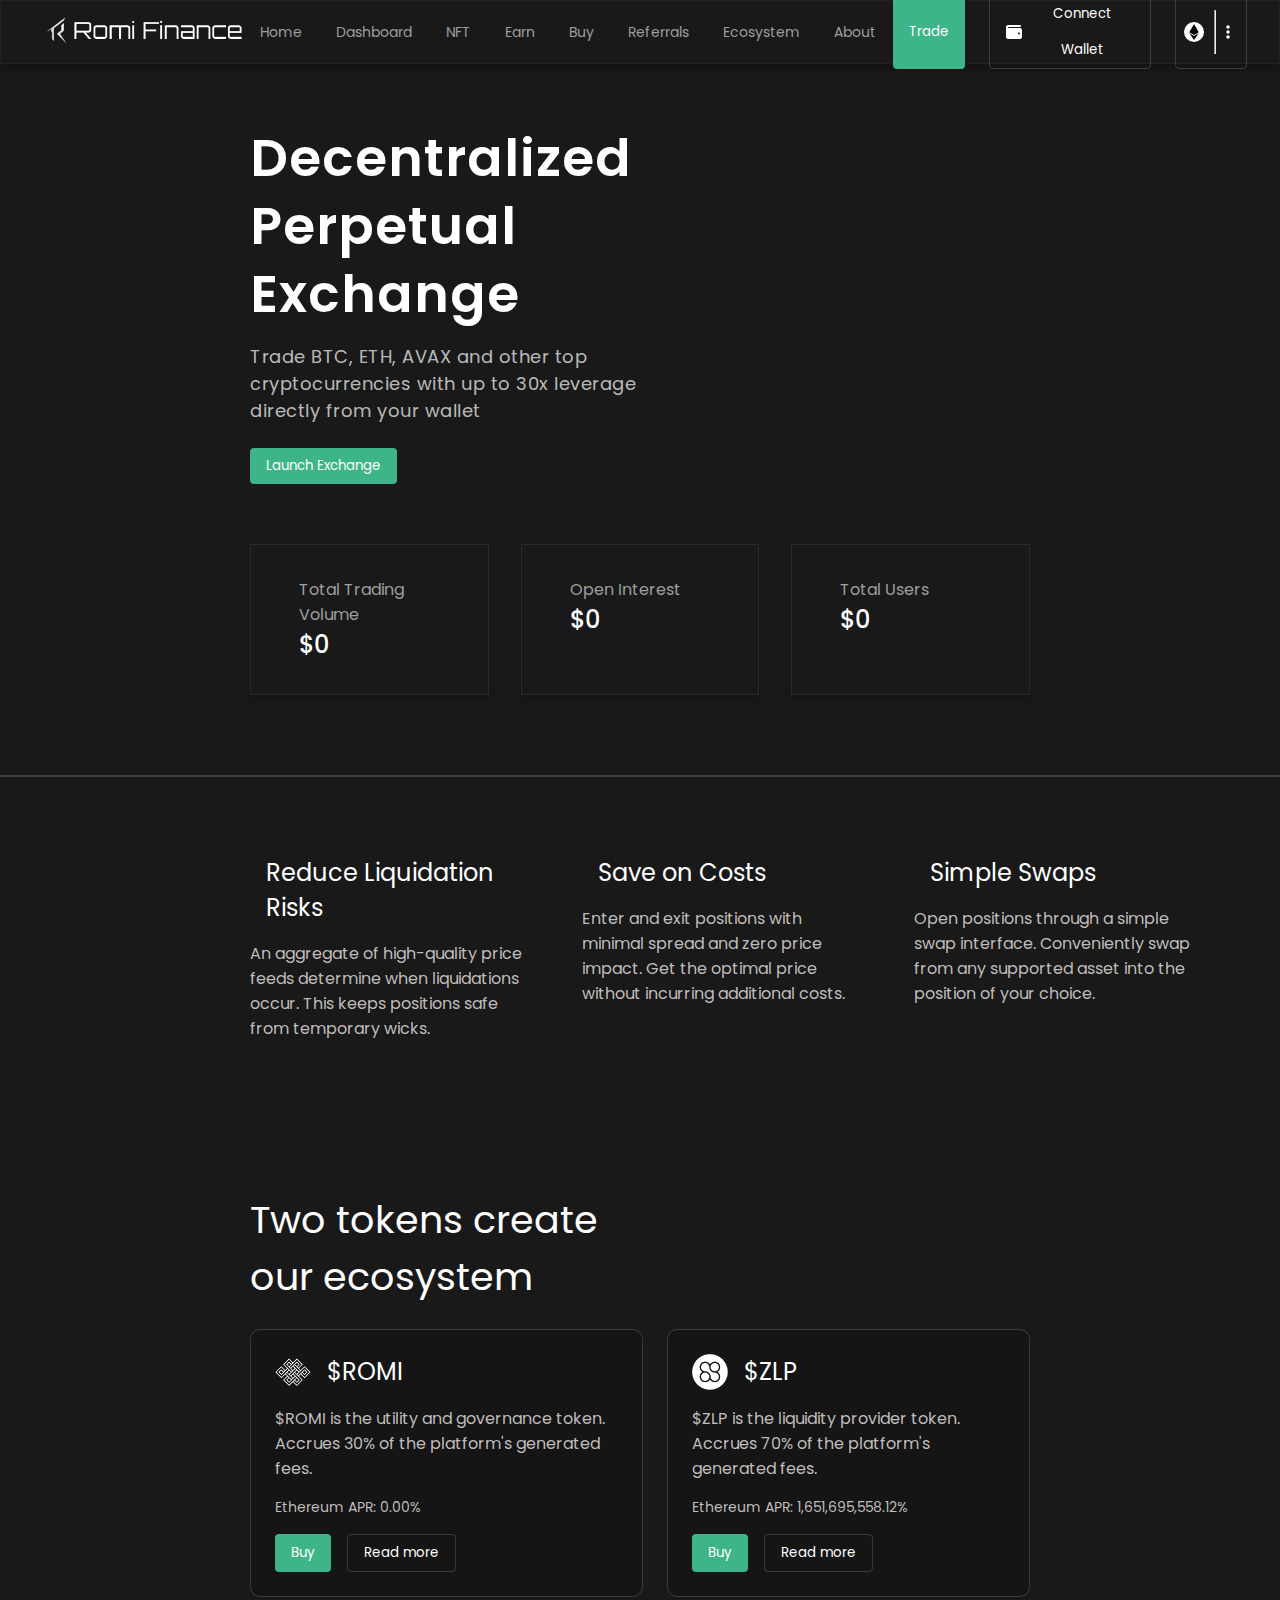
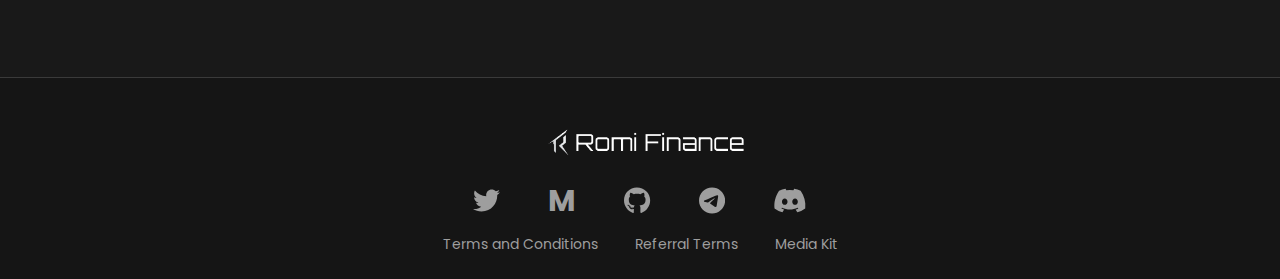
==== index.html @ 8ace880f "Initial commit" ====
<!DOCTYPE html>
<html lang="en">
    <head>
        <meta charset="UTF-8" />
        <meta name="viewport" content="width=device-width, initial-scale=1.0" />
        <link rel="icon" href="/favicon.ico" href="image/x-icon" />
        <link rel="preconnect" href="https://fonts.googleapis.com" />
        <link rel="preconnect" href="https://fonts.gstatic.com" crossorigin />
        <link
            href="https://fonts.googleapis.com/css2?family=Josefin+Sans:wght@100;200;300;400;500;600;700&family=Poppins:wght@300;400;500;600&display=swap"
            rel="stylesheet"
        />
        <link rel="stylesheet" href="/styles/style.css" />
        <link rel="stylesheet" href="/styles/header.css" />
        <link rel="stylesheet" href="/styles/buttons.css" />
        <link rel="stylesheet" href="/styles/footer.css" />
        <link rel="stylesheet" href="/styles/home.css" />
        <title>ROMI | Decentralized Perpetual Exchange</title>
    </head>
    <body>
        <div class="app">
            <!-- HTML Structure for Header -->
            <header class="header">
                <div class="logo">
                    <img src="/assets/logo.png" alt="" />
                </div>
                <nav class="navigator">
                    <a class="link" href="/">Home</a>
                    <a class="link" href="/pages/dashboard.html">Dashboard</a>
                    <a class="link" href="/pages/nft.html">NFT</a>
                    <a class="link" href="/pages/earn.html">Earn</a>
                    <a class="link" href="/pages/buy.html">Buy</a>
                    <a class="link" href="/pages/referrals.html">Referrals</a>
                    <a class="link" href="/pages/ecosystem.html">Ecosystem</a>
                    <a class="link" href="/pages/about.html">About</a>
                </nav>
                <div class="buttons">
                    <button class="button-filled">Trade</button>
                    <button class="button-outlined">
                        <span id="wallet">
                            <svg xmlns="http://www.w3.org/2000/svg" viewBox="0 0 512 512">
                                <path
                                    d="M64 32C28.7 32 0 60.7 0 96V416c0 35.3 28.7 64 64 64H448c35.3 0 64-28.7 64-64V192c0-35.3-28.7-64-64-64H80c-8.8 0-16-7.2-16-16s7.2-16 16-16H448c17.7 0 32-14.3 32-32s-14.3-32-32-32H64zM416 272a32 32 0 1 1 0 64 32 32 0 1 1 0-64z"
                                />
                            </svg>
                        </span>
                        <span>Connect Wallet</span>
                    </button>
                    <div class="button-outlined">
                        <span id="ethereum-icon">
                            <svg xmlns="http://www.w3.org/2000/svg" viewBox="0 0 320 512">
                                <path
                                    d="M311.9 260.8L160 353.6 8 260.8 160 0l151.9 260.8zM160 383.4L8 290.6 160 512l152-221.4-152 92.8z"
                                />
                            </svg>
                        </span>
                        <hr />
                        <span id="ellipsis">
                            <svg xmlns="http://www.w3.org/2000/svg" viewBox="0 0 128 512">
                                <path
                                    d="M64 360a56 56 0 1 0 0 112 56 56 0 1 0 0-112zm0-160a56 56 0 1 0 0 112 56 56 0 1 0 0-112zM120 96A56 56 0 1 0 8 96a56 56 0 1 0 112 0z"
                                />
                            </svg>
                        </span>
                    </div>
                </div>
            </header>

            <!-- HTML Structure for the page content -->
            <main class="home-container">
                <div class="main-title-container">
                    <h1 class="main-title">Decentralized Perpetual Exchange</h1>
                    <div class="main-description">
                        Trade BTC, ETH, AVAX and other top cryptocurrencies with up to 30x leverage
                        directly from your wallet
                    </div>
                    <button class="button-filled">Launch Exchange</button>
                </div>
                <div class="info-container sub-container">
                    <div class="card-outlined">
                        <img
                            src="https://zomi.finance/static/media/ic_trading.2c53815a.svg"
                            alt=""
                        />
                        <div class="info">
                            <div class="info-title">Total Trading Volume</div>
                            <div class="info-value">$0</div>
                        </div>
                    </div>
                    <div class="card-outlined">
                        <img src="https://zomi.finance/static/media/ic_stats.f0a18011.svg" alt="" />
                        <div class="info">
                            <div class="info-title">Open Interest</div>
                            <div class="info-value">$0</div>
                        </div>
                    </div>
                    <div class="card-outlined">
                        <img
                            src="https://zomi.finance/static/media/ic_totaluser.ae09b310.svg"
                            alt=""
                        />
                        <div class="info">
                            <div class="info-title">Total Users</div>
                            <div class="info-value">$0</div>
                        </div>
                    </div>
                </div>
                <hr />
                <div class="benefits-container sub-container">
                    <div class="benefit-wrapper">
                        <div class="benefit-title-wrapper">
                            <img
                                src="https://zomi.finance/static/media/ic_liquidity.505b3f30.svg"
                                alt=""
                            />
                            <div class="benefit-title">Reduce Liquidation Risks</div>
                        </div>
                        <div class="benefit-description">
                            An aggregate of high-quality price feeds determine when liquidations
                            occur. This keeps positions safe from temporary wicks.
                        </div>
                    </div>
                    <div class="benefit-wrapper">
                        <div class="benefit-title-wrapper">
                            <img
                                src="https://zomi.finance/static/media/ic_cost.b4a729d3.svg"
                                alt=""
                            />
                            <div class="benefit-title">Save on Costs</div>
                        </div>
                        <div class="benefit-description">
                            Enter and exit positions with minimal spread and zero price impact. Get
                            the optimal price without incurring additional costs.
                        </div>
                    </div>
                    <div class="benefit-wrapper">
                        <div class="benefit-title-wrapper">
                            <img
                                src="https://zomi.finance/static/media/ic_simpleswaps.2005009f.svg"
                                alt=""
                            />
                            <div class="benefit-title">Simple Swaps</div>
                        </div>
                        <div class="benefit-description">
                            Open positions through a simple swap interface. Conveniently swap from
                            any supported asset into the position of your choice.
                        </div>
                    </div>
                </div>

                <div class="tokens-container">
                    <div class="tokens-title">Two tokens create our ecosystem</div>

                    <div class="tokens-cards-container">
                        <div class="token-card">
                            <div class="token-card-title">
                                <img
                                    src="[data-uri]"
                                    alt=""
                                />
                                <div class="token-title">$ROMI</div>
                            </div>
                            <div class="token-card-description">
                                $ROMI is the utility and governance token. Accrues 30% of the
                                platform's generated fees.
                            </div>
                            <div class="token-apr">Ethereum APR: 0.00%</div>
                            <div class="token-card-buttons">
                                <button class="button-filled">Buy</button>
                                <button class="button-outlined">Read more</button>
                            </div>
                        </div>

                        <div class="token-card">
                            <div class="token-card-title">
                                <img
                                    src="[data-uri]"
                                    alt=""
                                />
                                <div class="token-title">$ZLP</div>
                            </div>
                            <div class="token-card-description">
                                $ZLP is the liquidity provider token. Accrues 70% of the platform's
                                generated fees.
                            </div>
                            <div class="token-apr">Ethereum APR: 1,651,695,558.12%</div>
                            <div class="token-card-buttons">
                                <button class="button-filled">Buy</button>
                                <button class="button-outlined">Read more</button>
                            </div>
                        </div>
                    </div>
                </div>
            </main>

            <!-- HTML Structure for the page footer -->
            <footer>
                <div class="logo footer-logo">
                    <img src="/assets/logo.png" alt="" />
                </div>
                <div class="socials">
                    <svg xmlns="http://www.w3.org/2000/svg" viewBox="0 0 512 512">
                        <path
                            d="M459.37 151.716c.325 4.548.325 9.097.325 13.645 0 138.72-105.583 298.558-298.558 298.558-59.452 0-114.68-17.219-161.137-47.106 8.447.974 16.568 1.299 25.34 1.299 49.055 0 94.213-16.568 130.274-44.832-46.132-.975-84.792-31.188-98.112-72.772 6.498.974 12.995 1.624 19.818 1.624 9.421 0 18.843-1.3 27.614-3.573-48.081-9.747-84.143-51.98-84.143-102.985v-1.299c13.969 7.797 30.214 12.67 47.431 13.319-28.264-18.843-46.781-51.005-46.781-87.391 0-19.492 5.197-37.36 14.294-52.954 51.655 63.675 129.3 105.258 216.365 109.807-1.624-7.797-2.599-15.918-2.599-24.04 0-57.828 46.782-104.934 104.934-104.934 30.213 0 57.502 12.67 76.67 33.137 23.715-4.548 46.456-13.32 66.599-25.34-7.798 24.366-24.366 44.833-46.132 57.827 21.117-2.273 41.584-8.122 60.426-16.243-14.292 20.791-32.161 39.308-52.628 54.253z"
                        />
                    </svg>
                    <span>M</span>
                    <svg xmlns="http://www.w3.org/2000/svg" viewBox="0 0 496 512">
                        <path
                            d="M165.9 397.4c0 2-2.3 3.6-5.2 3.6-3.3.3-5.6-1.3-5.6-3.6 0-2 2.3-3.6 5.2-3.6 3-.3 5.6 1.3 5.6 3.6zm-31.1-4.5c-.7 2 1.3 4.3 4.3 4.9 2.6 1 5.6 0 6.2-2s-1.3-4.3-4.3-5.2c-2.6-.7-5.5.3-6.2 2.3zm44.2-1.7c-2.9.7-4.9 2.6-4.6 4.9.3 2 2.9 3.3 5.9 2.6 2.9-.7 4.9-2.6 4.6-4.6-.3-1.9-3-3.2-5.9-2.9zM244.8 8C106.1 8 0 113.3 0 252c0 110.9 69.8 205.8 169.5 239.2 12.8 2.3 17.3-5.6 17.3-12.1 0-6.2-.3-40.4-.3-61.4 0 0-70 15-84.7-29.8 0 0-11.4-29.1-27.8-36.6 0 0-22.9-15.7 1.6-15.4 0 0 24.9 2 38.6 25.8 21.9 38.6 58.6 27.5 72.9 20.9 2.3-16 8.8-27.1 16-33.7-55.9-6.2-112.3-14.3-112.3-110.5 0-27.5 7.6-41.3 23.6-58.9-2.6-6.5-11.1-33.3 2.6-67.9 20.9-6.5 69 27 69 27 20-5.6 41.5-8.5 62.8-8.5s42.8 2.9 62.8 8.5c0 0 48.1-33.6 69-27 13.7 34.7 5.2 61.4 2.6 67.9 16 17.7 25.8 31.5 25.8 58.9 0 96.5-58.9 104.2-114.8 110.5 9.2 7.9 17 22.9 17 46.4 0 33.7-.3 75.4-.3 83.6 0 6.5 4.6 14.4 17.3 12.1C428.2 457.8 496 362.9 496 252 496 113.3 383.5 8 244.8 8zM97.2 352.9c-1.3 1-1 3.3.7 5.2 1.6 1.6 3.9 2.3 5.2 1 1.3-1 1-3.3-.7-5.2-1.6-1.6-3.9-2.3-5.2-1zm-10.8-8.1c-.7 1.3.3 2.9 2.3 3.9 1.6 1 3.6.7 4.3-.7.7-1.3-.3-2.9-2.3-3.9-2-.6-3.6-.3-4.3.7zm32.4 35.6c-1.6 1.3-1 4.3 1.3 6.2 2.3 2.3 5.2 2.6 6.5 1 1.3-1.3.7-4.3-1.3-6.2-2.2-2.3-5.2-2.6-6.5-1zm-11.4-14.7c-1.6 1-1.6 3.6 0 5.9 1.6 2.3 4.3 3.3 5.6 2.3 1.6-1.3 1.6-3.9 0-6.2-1.4-2.3-4-3.3-5.6-2z"
                        />
                    </svg>
                    <svg xmlns="http://www.w3.org/2000/svg" viewBox="0 0 496 512">
                        <path
                            d="M248,8C111.033,8,0,119.033,0,256S111.033,504,248,504,496,392.967,496,256,384.967,8,248,8ZM362.952,176.66c-3.732,39.215-19.881,134.378-28.1,178.3-3.476,18.584-10.322,24.816-16.948,25.425-14.4,1.326-25.338-9.517-39.287-18.661-21.827-14.308-34.158-23.215-55.346-37.177-24.485-16.135-8.612-25,5.342-39.5,3.652-3.793,67.107-61.51,68.335-66.746.153-.655.3-3.1-1.154-4.384s-3.59-.849-5.135-.5q-3.283.746-104.608,69.142-14.845,10.194-26.894,9.934c-8.855-.191-25.888-5.006-38.551-9.123-15.531-5.048-27.875-7.717-26.8-16.291q.84-6.7,18.45-13.7,108.446-47.248,144.628-62.3c68.872-28.647,83.183-33.623,92.511-33.789,2.052-.034,6.639.474,9.61,2.885a10.452,10.452,0,0,1,3.53,6.716A43.765,43.765,0,0,1,362.952,176.66Z"
                        />
                    </svg>
                    <svg xmlns="http://www.w3.org/2000/svg" viewBox="0 0 640 512">
                        <path
                            d="M524.531,69.836a1.5,1.5,0,0,0-.764-.7A485.065,485.065,0,0,0,404.081,32.03a1.816,1.816,0,0,0-1.923.91,337.461,337.461,0,0,0-14.9,30.6,447.848,447.848,0,0,0-134.426,0,309.541,309.541,0,0,0-15.135-30.6,1.89,1.89,0,0,0-1.924-.91A483.689,483.689,0,0,0,116.085,69.137a1.712,1.712,0,0,0-.788.676C39.068,183.651,18.186,294.69,28.43,404.354a2.016,2.016,0,0,0,.765,1.375A487.666,487.666,0,0,0,176.02,479.918a1.9,1.9,0,0,0,2.063-.676A348.2,348.2,0,0,0,208.12,430.4a1.86,1.86,0,0,0-1.019-2.588,321.173,321.173,0,0,1-45.868-21.853,1.885,1.885,0,0,1-.185-3.126c3.082-2.309,6.166-4.711,9.109-7.137a1.819,1.819,0,0,1,1.9-.256c96.229,43.917,200.41,43.917,295.5,0a1.812,1.812,0,0,1,1.924.233c2.944,2.426,6.027,4.851,9.132,7.16a1.884,1.884,0,0,1-.162,3.126,301.407,301.407,0,0,1-45.89,21.83,1.875,1.875,0,0,0-1,2.611,391.055,391.055,0,0,0,30.014,48.815,1.864,1.864,0,0,0,2.063.7A486.048,486.048,0,0,0,610.7,405.729a1.882,1.882,0,0,0,.765-1.352C623.729,277.594,590.933,167.465,524.531,69.836ZM222.491,337.58c-28.972,0-52.844-26.587-52.844-59.239S193.056,219.1,222.491,219.1c29.665,0,53.306,26.82,52.843,59.239C275.334,310.993,251.924,337.58,222.491,337.58Zm195.38,0c-28.971,0-52.843-26.587-52.843-59.239S388.437,219.1,417.871,219.1c29.667,0,53.307,26.82,52.844,59.239C470.715,310.993,447.538,337.58,417.871,337.58Z"
                        />
                    </svg>
                </div>
                <div class="terms">
                    <a class="link" href="#">Terms and Conditions</a>
                    <a class="link" href="#">Referral Terms</a>
                    <a class="link" href="#">Media Kit</a>
                </div>
            </footer>
        </div>
        <script src="/scripts/script.js"></script>
    </body>
</html>
---- styles/style.css ----
* {
    margin: 0;
    padding: 0;
    box-sizing: border-box;
    font-family: "Poppins", sans-serif;
}

html {
    font-size: 10px;
}

body {
    background-color: #191919;
}
---- styles/header.css ----
.header {
    display: flex;
    justify-content: space-between;
    padding-inline: 3.2rem;
    height: 6.4rem;
    align-items: center;
    box-shadow: 0px 6px 8px 0px rgba(0, 0, 0, 0.2);
    z-index: 1;
    border: 1px solid hsla(0, 0%, 32%, 0.161);
}

.navigator {
    display: flex;
}

.link {
    color: #9e9e9e;
    text-decoration: none;
    display: inline-block;
    padding-inline: 1.7rem;
    font-size: 1.4rem;
}

.link:hover {
    color: white;
}

.logo img {
    height: 4.8rem;
}

.buttons {
    display: flex;
    gap: 2.4rem;
}
---- styles/buttons.css ----
.home-container {
    margin-inline: 25rem;
}

.button-filled {
    background-color: #3eb489;
    line-height: 3.6rem;
    padding-inline: 1.6rem;
    color: white;
    border: none;
    border-radius: 4px;
}

.button-filled:hover {
    background-color: #207a59;
}

.button-outlined {
    border: 1px solid hsla(0, 0%, 100%, 0.1607843137254902);
    color: white;
    padding-inline: 1.6rem;
    line-height: 3.6rem;
    outline: none;
    border-radius: 4px;
    background-color: inherit;
    display: flex;
    align-items: center;
    gap: 1rem;
    cursor: pointer;
}

.button-outlined svg {
    fill: white;
    height: 1.6rem;
}

.button-outlined:has(#ethereum-icon) {
    padding-inline-start: 0.8rem;
}

#ellipsis,
#wallet,
#ethereum-icon {
    height: 2rem;
    display: flex;
    align-items: center;
}

#ethereum-icon {
    background-color: white;
    width: 2rem;
    border-radius: 50%;
    display: flex;
    justify-content: center;
}

#ethereum-icon svg {
    fill: black;
}

.button-outlined hr {
    height: 60%;
    color: hsla(0, 1%, 66%, 0.161);
}

.button-outlined:hover {
    background-color: hsla(0, 0%, 93.3%, 0.0784313725490196);
}
---- styles/footer.css ----
footer {
    background-color: #151515;
    /* margin-block-start: 8rem; */
    padding-block-end: 2.4rem;
    padding-block-start: 4rem;
    border-top: 1px solid hsla(0, 0%, 100%, 0.1607843137254902);
}

.socials {
    display: flex;
    justify-content: center;
    gap: 4.8rem;
    margin-bottom: 2rem;
}

.socials svg {
    fill: #9e9e9e;
    height: 2.7rem;
}

.socials span {
    color: #9e9e9e;
    font-size: 3rem;
    line-height: 2.7rem;
    font-weight: bold;
}

.socials svg:hover,
.socials span:hover {
    fill: white;
    color: white;
}

.footer-logo {
    text-align: center;
    margin-bottom: 1.6rem;
}

.terms {
    text-align: center;
}
---- styles/home.css ----
.main-title-container {
}

.main-title-container {
    margin-block: 6rem;
}

.main-title {
    color: white;
    font-size: 5.2rem;
    line-height: 6.8rem;
    font-weight: 600;
    margin-bottom: 1.5rem;
    letter-spacing: 0;
    width: 50rem;
    letter-spacing: 1px;
}

.main-description {
    color: white;
    font-size: 1.8rem;
    width: 40rem;
    color: hsla(0, 0%, 100%, 0.712);
    margin-bottom: 2.4rem;
    letter-spacing: 0.5px;
}

.sub-container {
    display: flex;
    justify-content: space-between;
    gap: 3.2rem;
    margin-bottom: 8rem;
}

.card-outlined {
    padding-inline: 2.4rem;
    padding-block: 3.2rem;
    border: 1px solid hsla(0, 0%, 100%, 0.0784313725490196);
    /* min-width: 40rem; */
    width: 100%;
    display: flex;
    gap: 2.4rem;
    box-shadow: 0px 6px 8px 0px rgba(0, 0, 0, 0.2);
}

.card-outlined .info {
    color: white;
}

.info .info-title {
    font-size: 1.6rem;
    color: #9e9e9e;
}

.info .info-value {
    font-size: 2.4rem;
    font-weight: 500;
}

main hr {
    position: absolute;
    width: 100vw;
    left: 0;
    border: 1px solid hsla(0, 0%, 100%, 0.1607843137254902);
}

.benefit-wrapper {
    display: flex;
    flex-direction: column;
    gap: 1.6rem;
    min-width: 30rem;
    max-width: 35rem;
    margin-top: 8rem;
}

.benefit-title-wrapper {
    display: flex;
    gap: 1.6rem;
    color: white;
    font-size: 2.4rem;
    /* height: 3.2rem; */
}

.benefit-description {
    color: hsla(0, 5%, 82%, 0.911);
    font-size: 1.6rem;
    max-width: 28rem;
}

.tokens-title {
    color: white;
    font-size: 3.8rem;
    font-weight: 400;
    margin-bottom: 2.4rem;
    margin-top: 15rem;
    letter-spacing: 0;
    width: 40rem;
}

.tokens-cards-container {
    display: flex;
    gap: 2.4rem;
    margin-bottom: 8rem;
}

.token-card {
    border: 1px solid hsla(0, 0%, 100%, 0.1607843137254902);
    padding: 2.4rem;
    background-color: #151515;
    display: flex;
    flex-direction: column;
    gap: 1.6rem;
    border-radius: 1rem;
}

.token-card-title {
    display: flex;
    gap: 1.6rem;
    color: white;
    font-size: 2.4rem;
    /* height: 3.2rem; */
}

.token-card-title img {
    width: 3.6rem;
    height: 3.6rem;
}

.token-card-description {
    color: hsla(0, 5%, 82%, 0.911);
    font-size: 1.6rem;
}

.token-apr {
    color: hsla(0, 5%, 82%, 0.911);
    font-size: 1.4rem;
}

.token-card-buttons {
    display: flex;
    gap: 1.6rem;
}
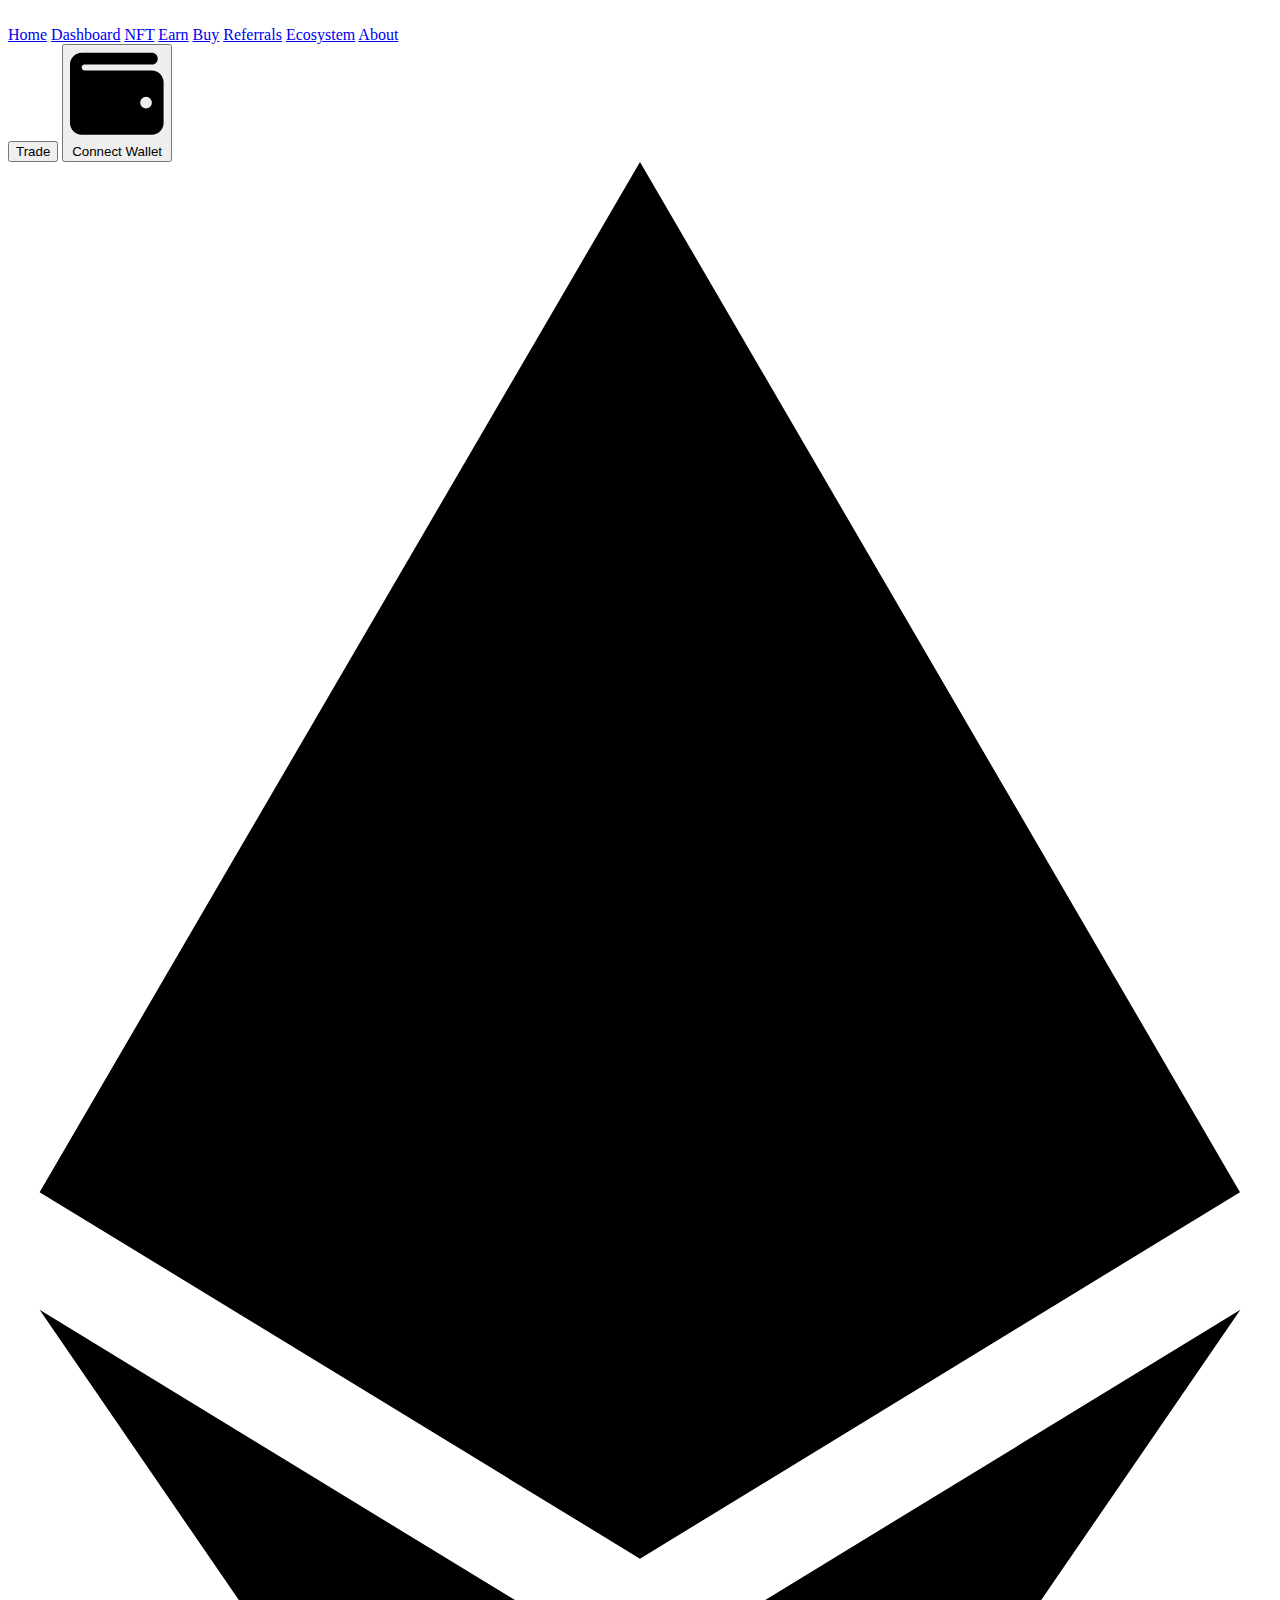
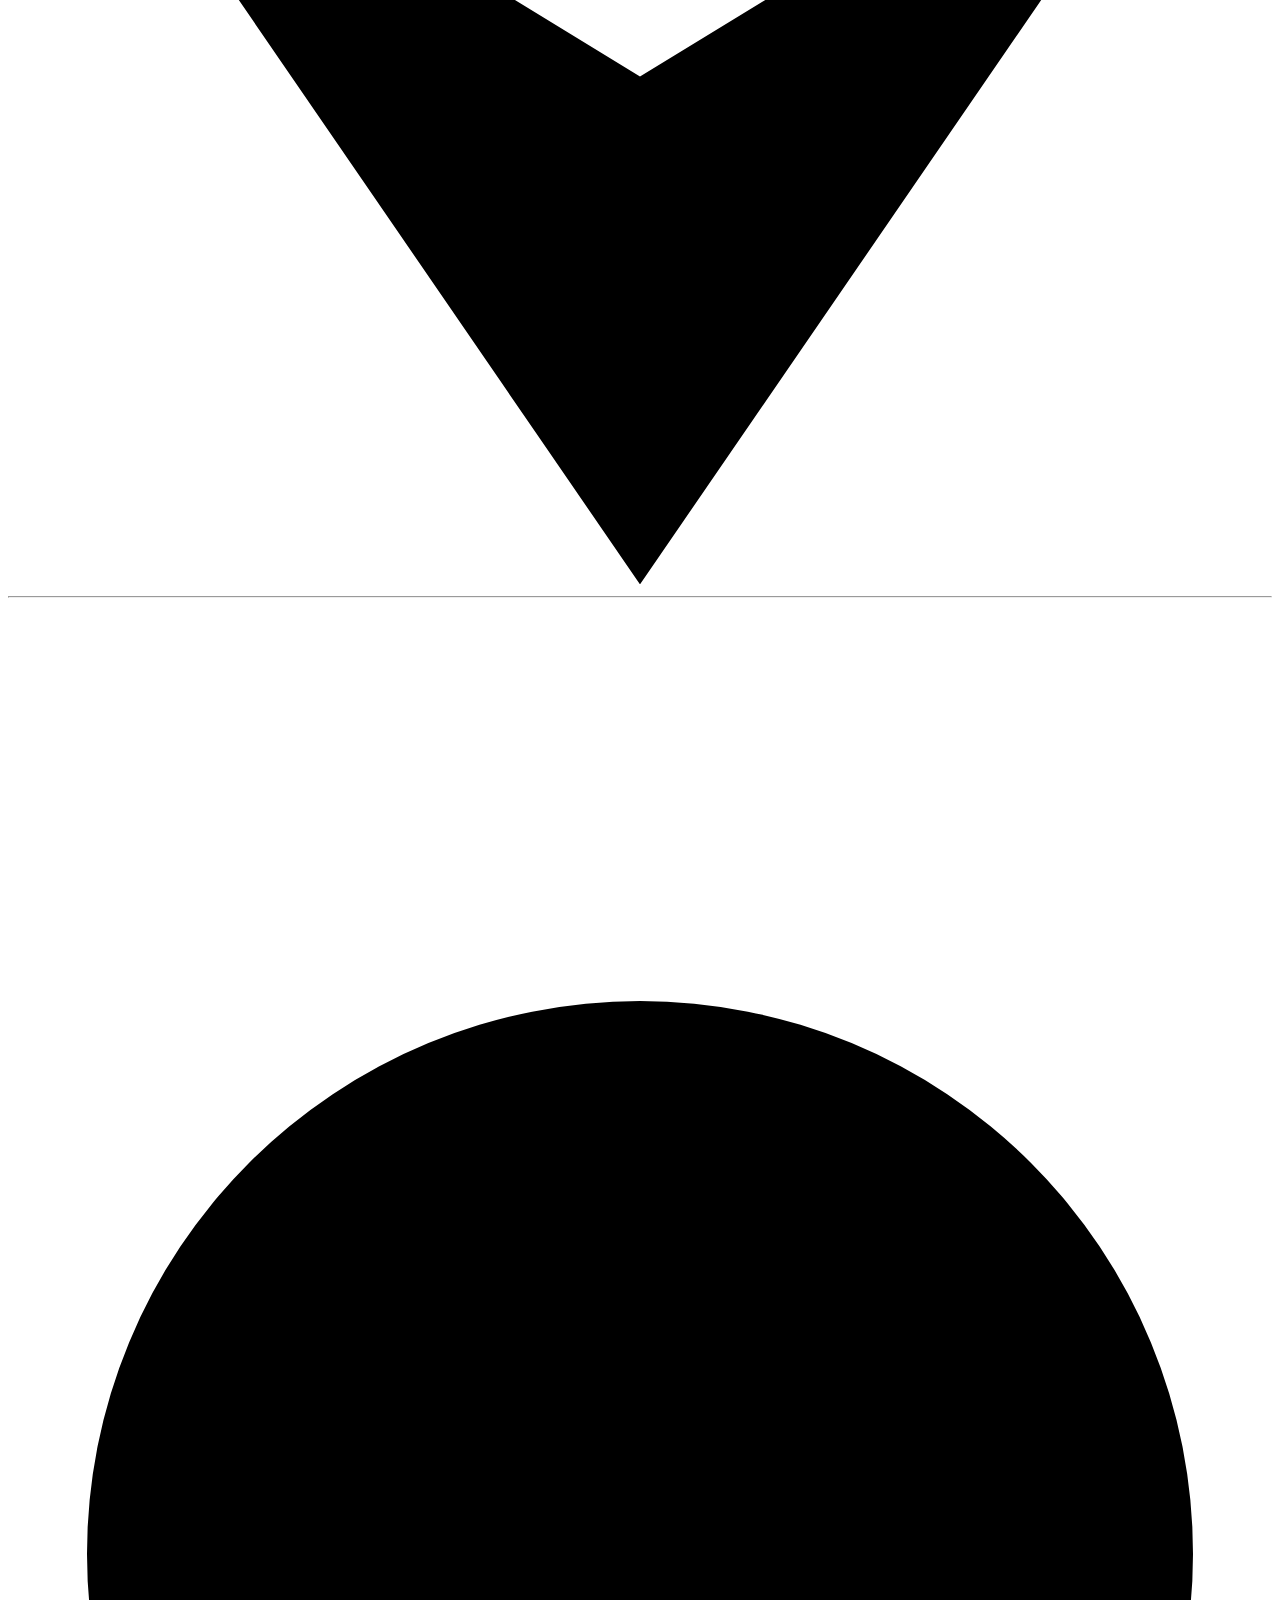
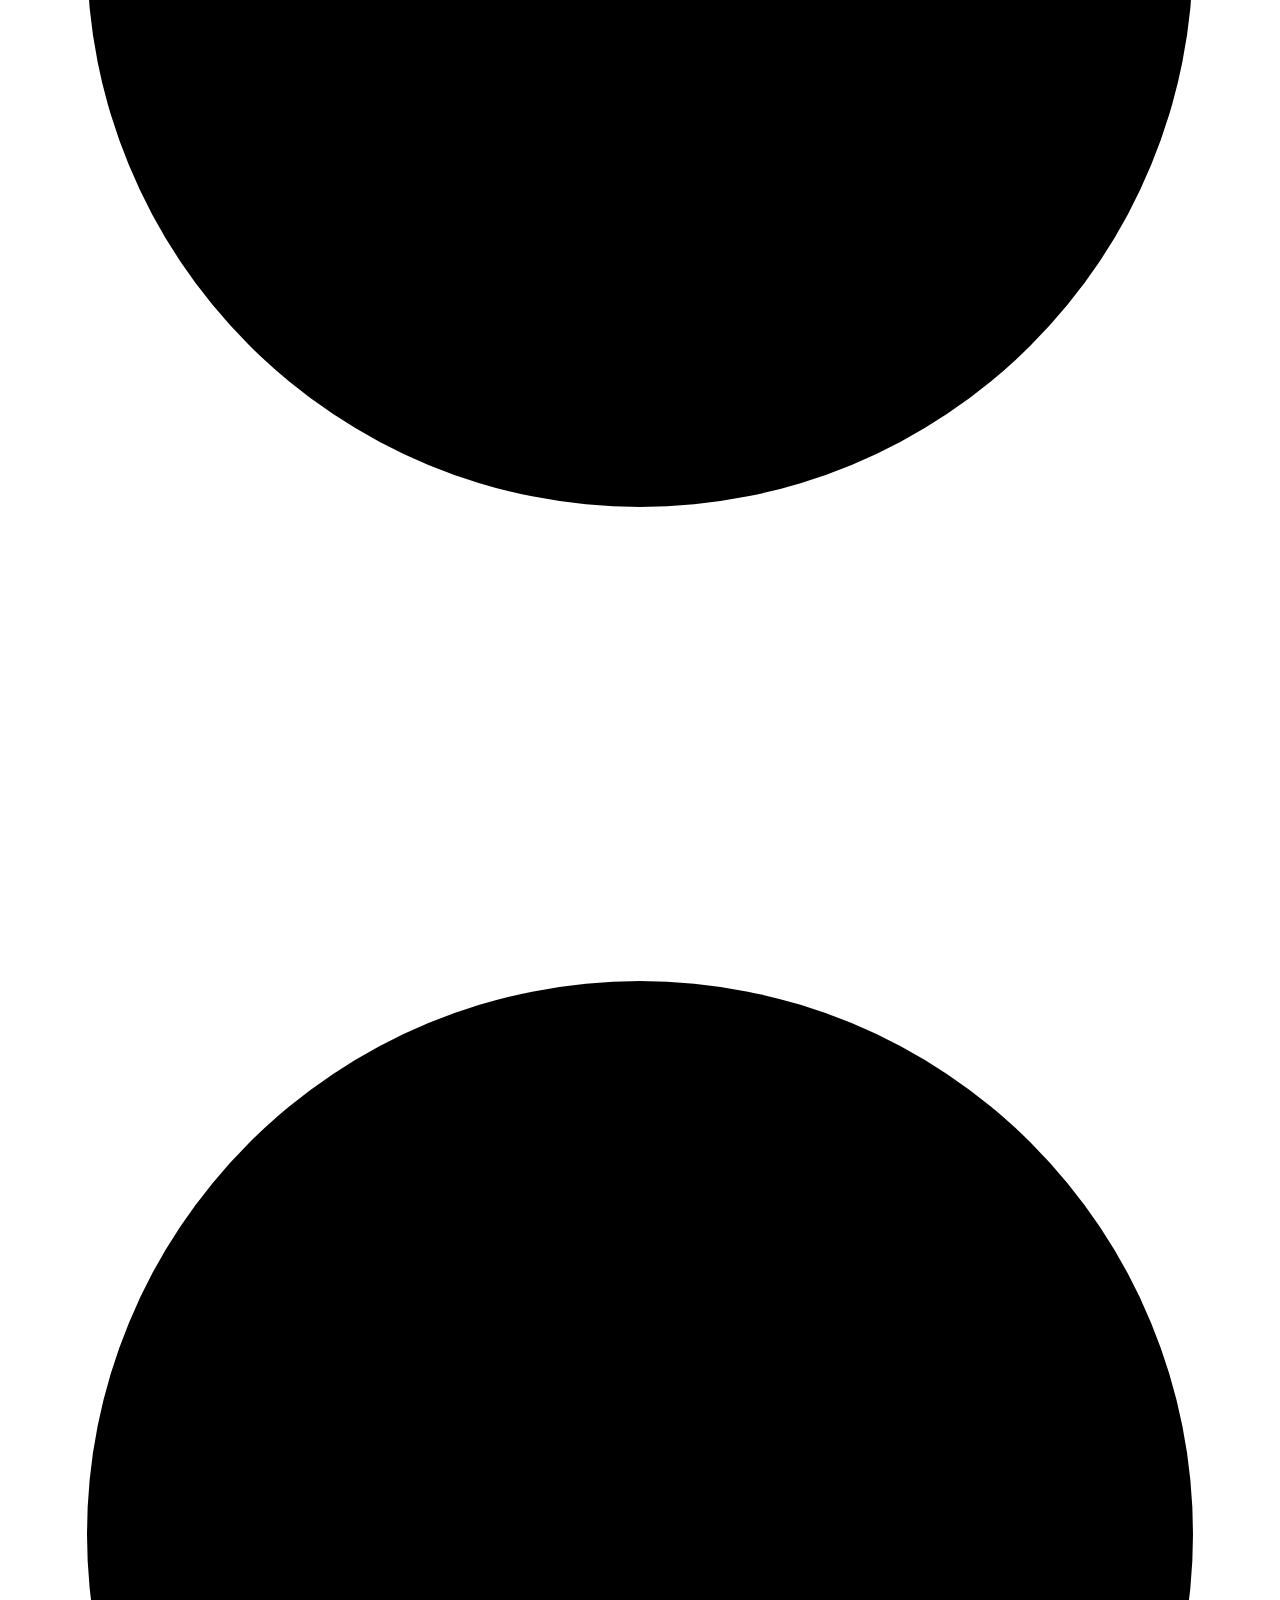
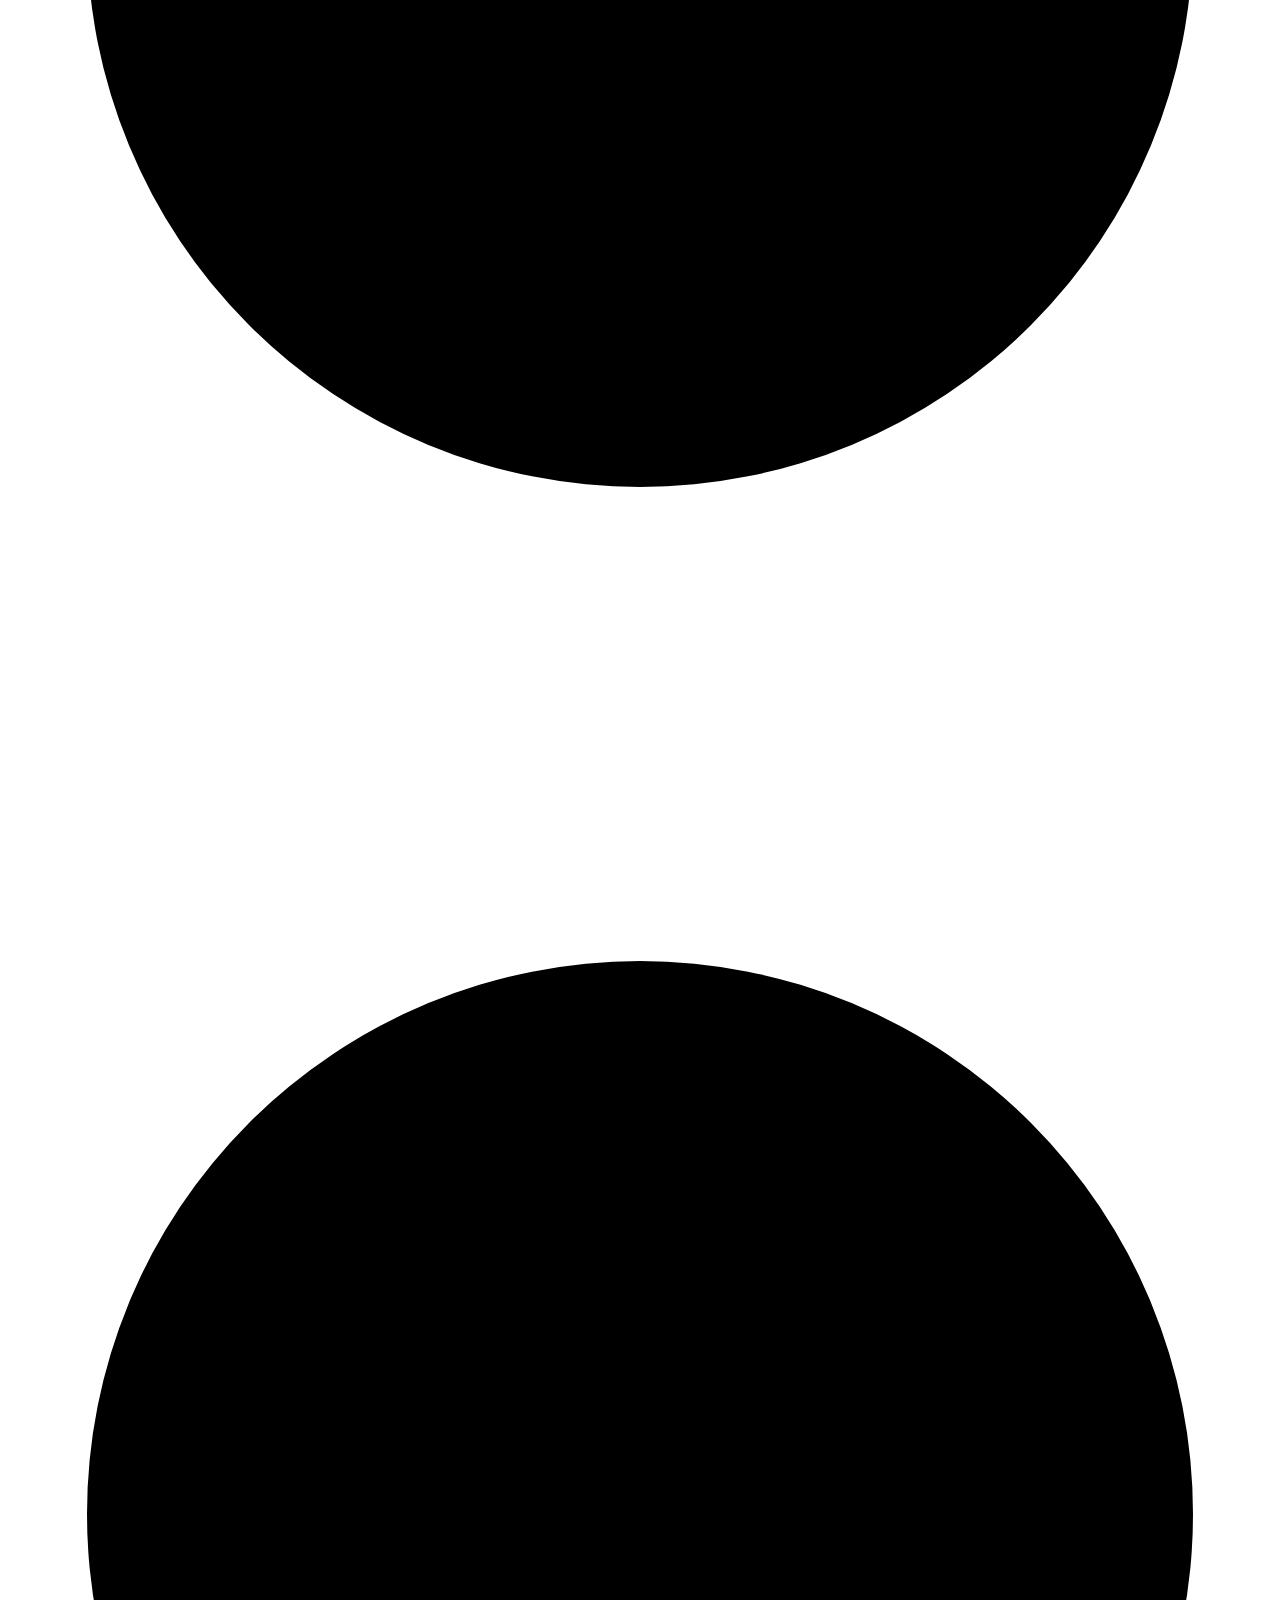
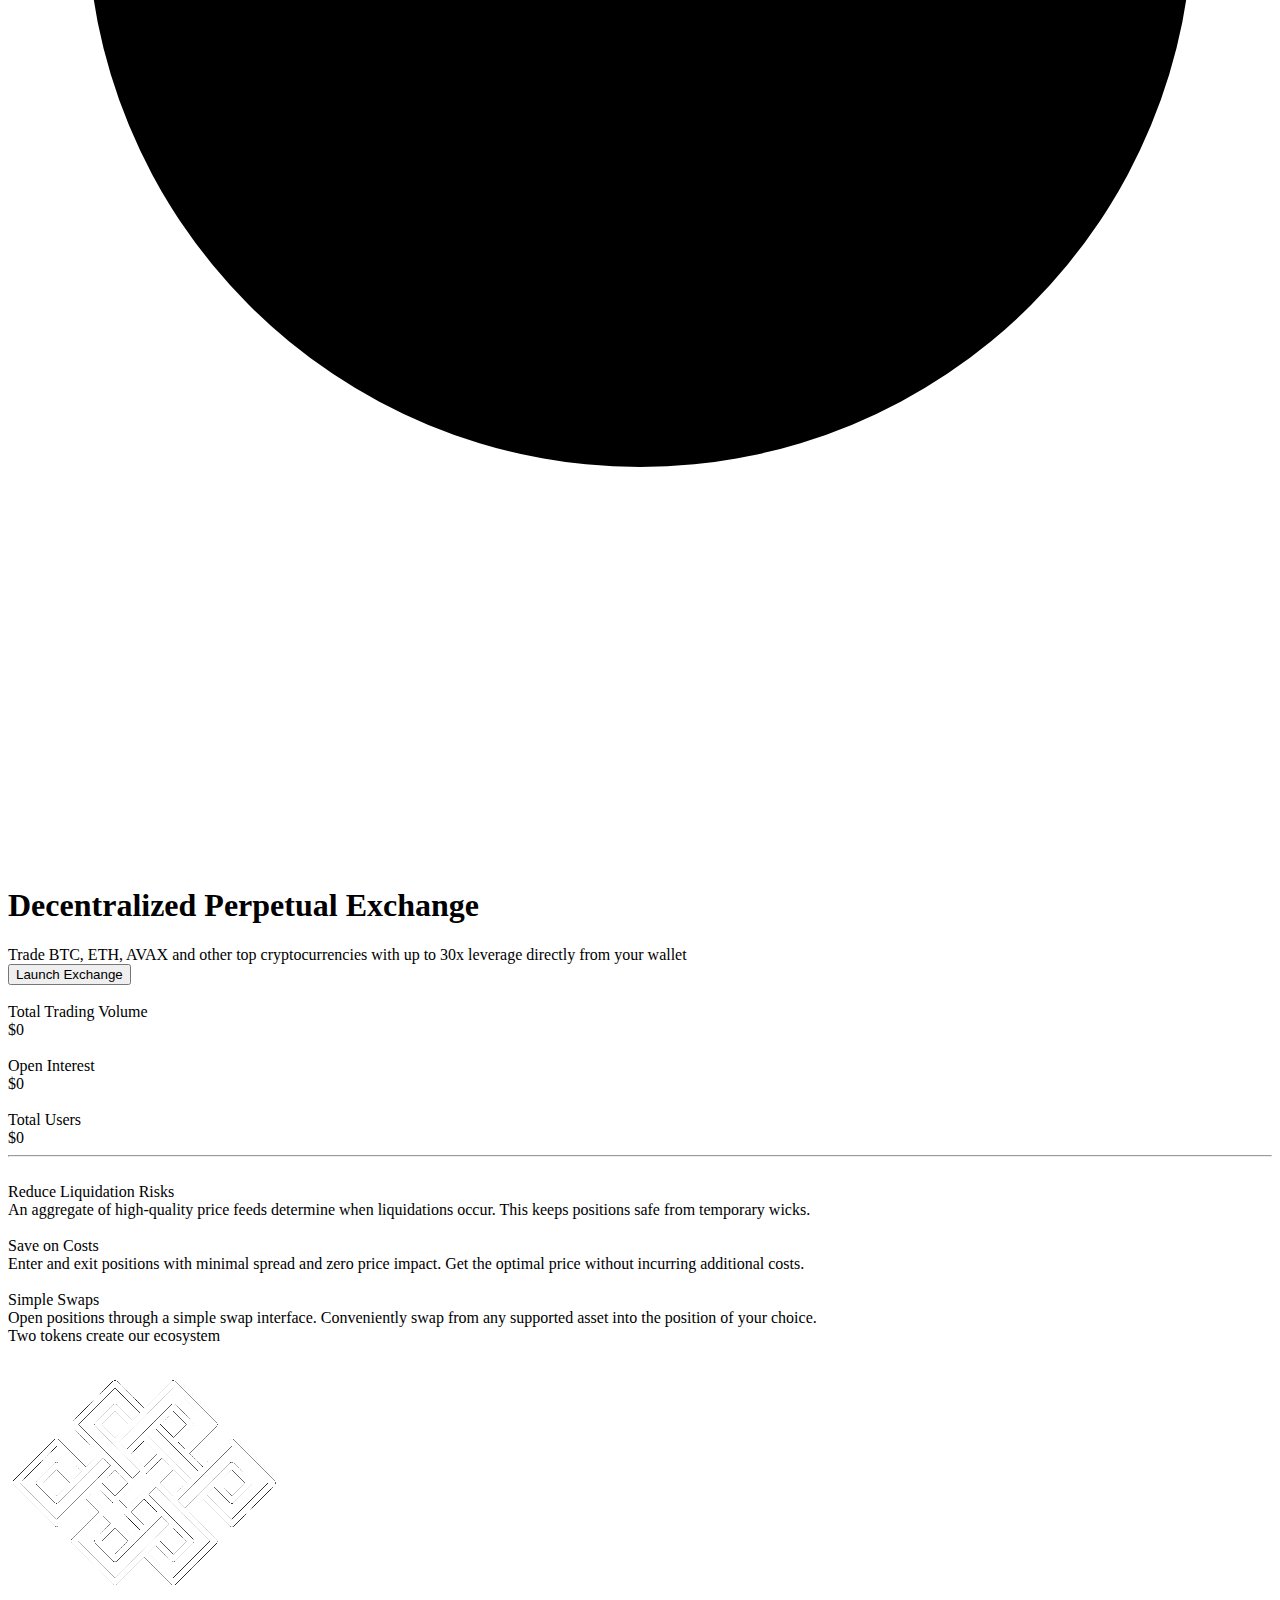
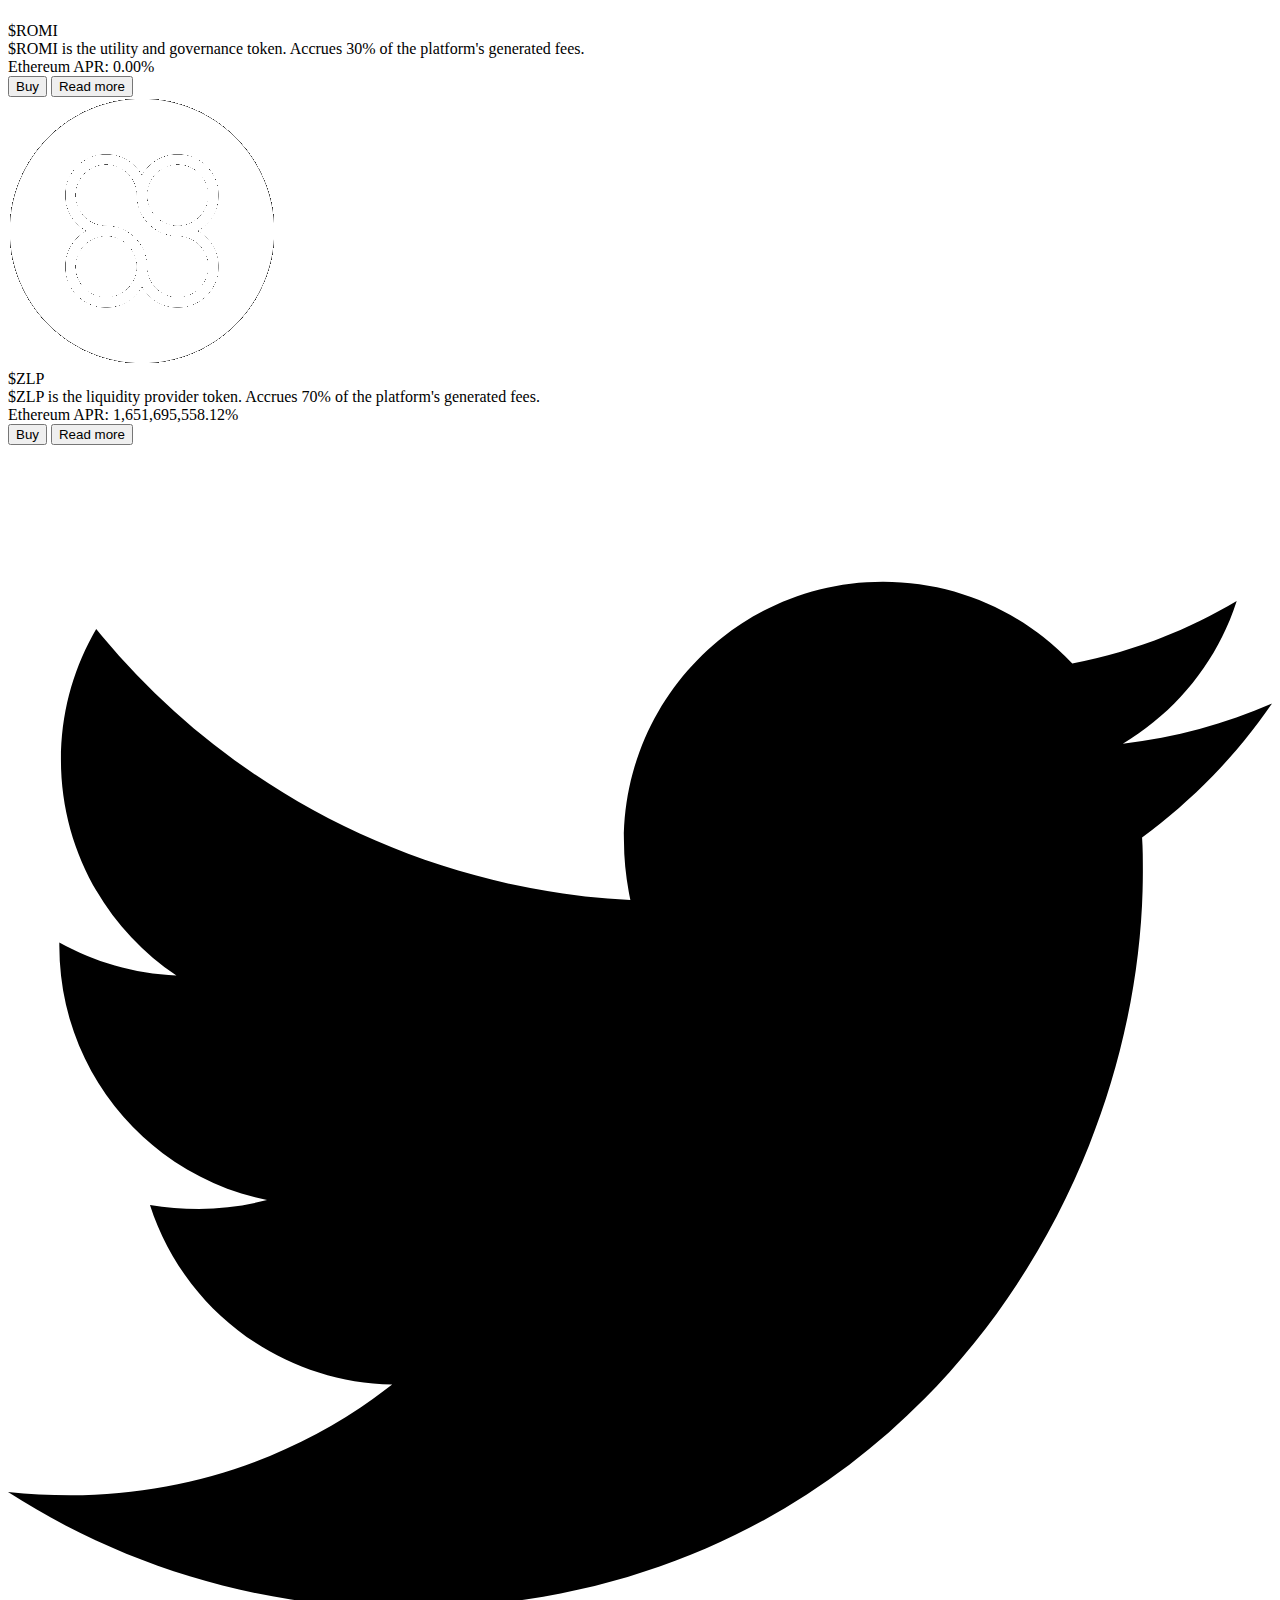
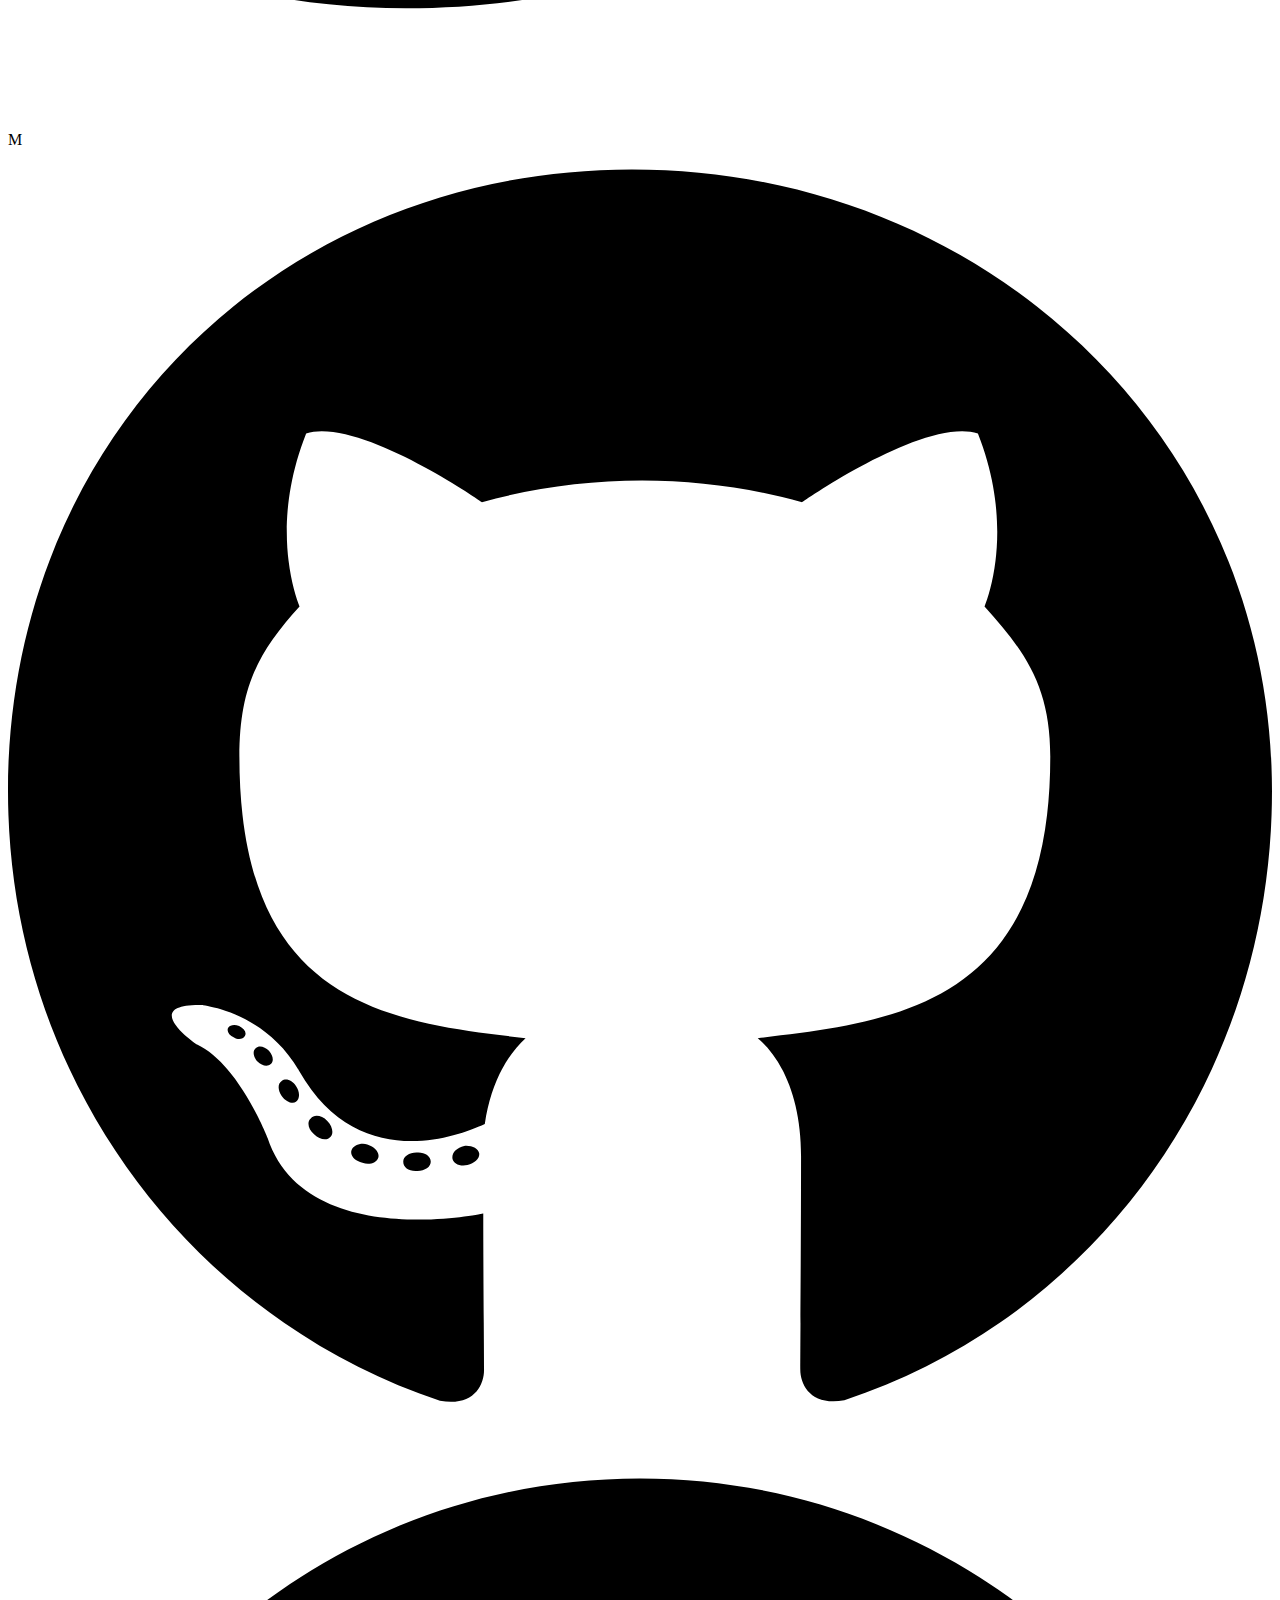
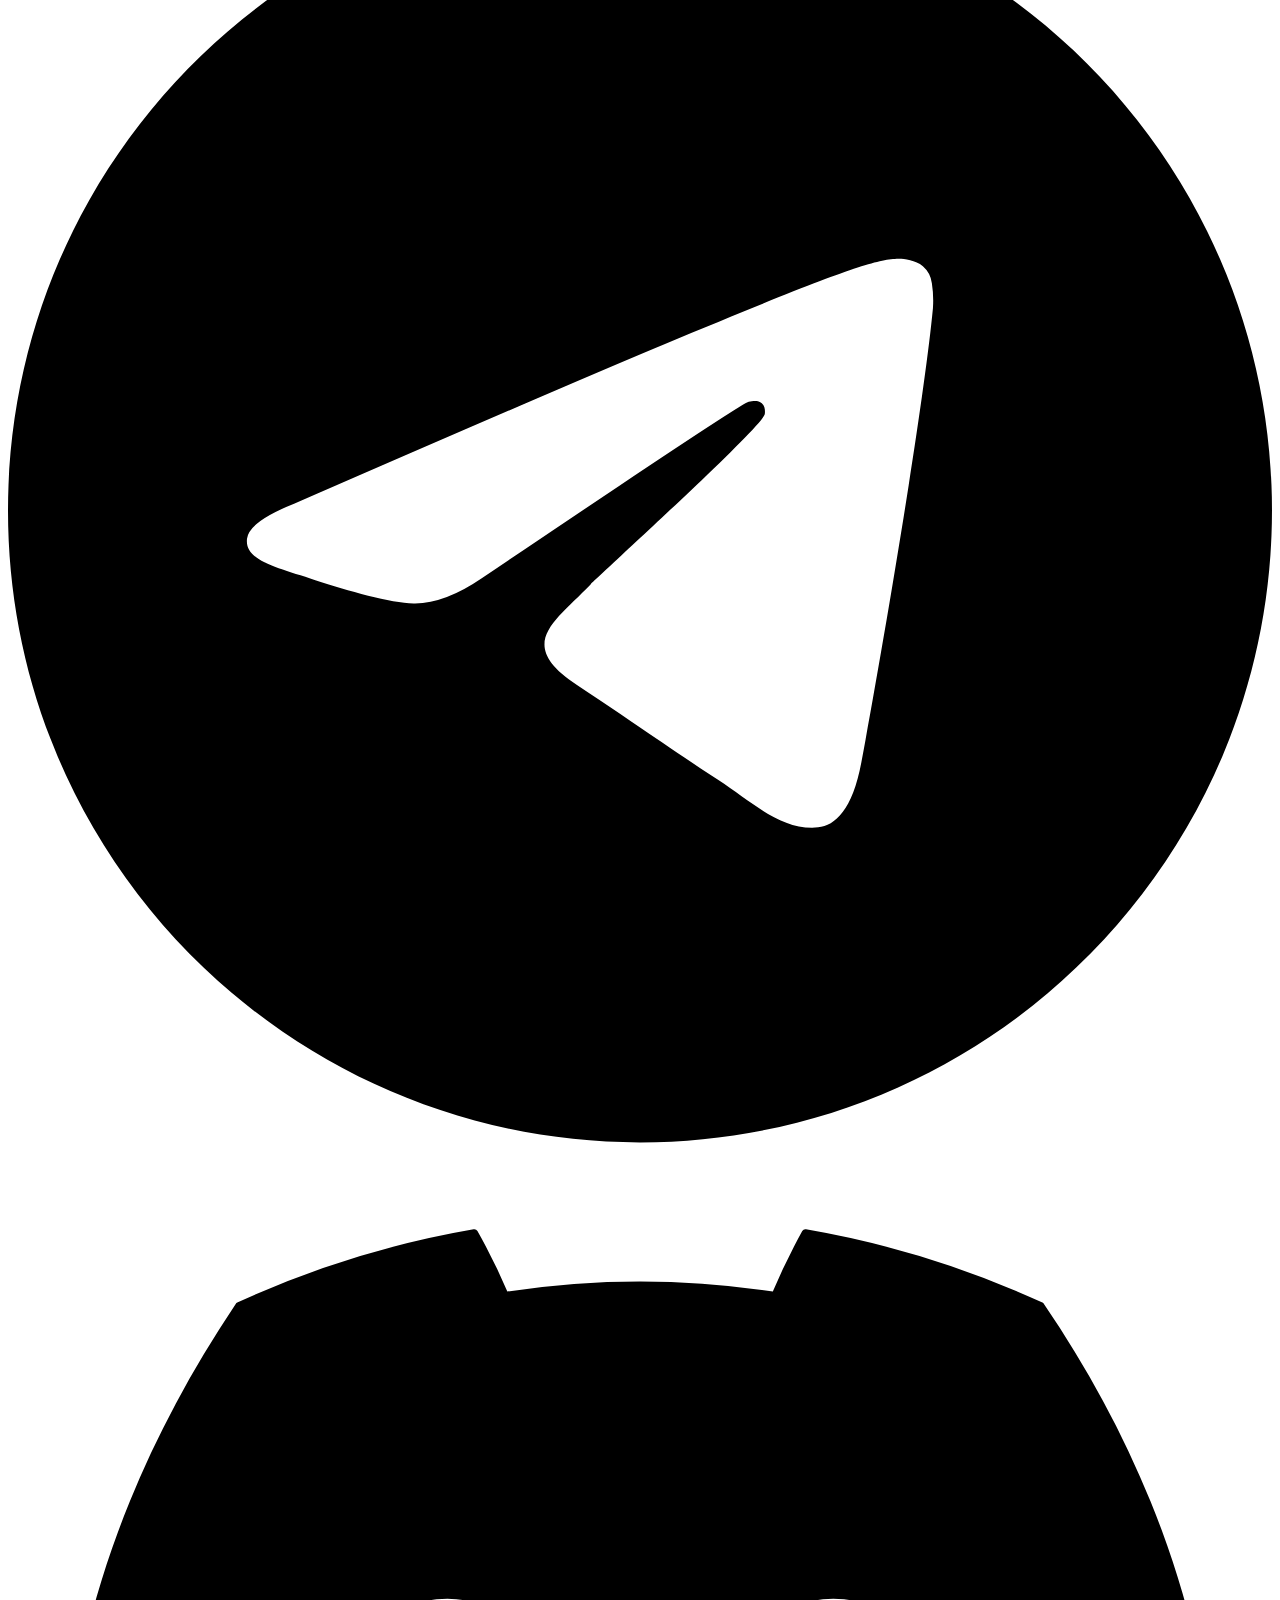
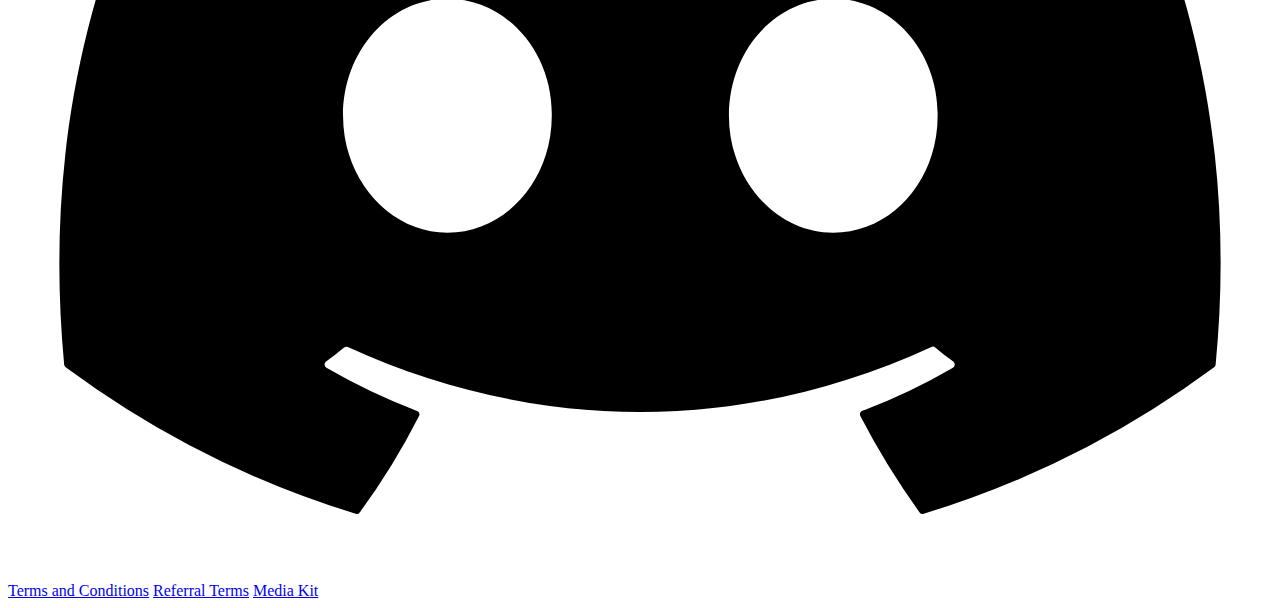
==== commit 8dd944e5: "Corrected the links" ====
--- a/index.html
+++ b/index.html
@@ -10,11 +10,11 @@
             href="https://fonts.googleapis.com/css2?family=Josefin+Sans:wght@100;200;300;400;500;600;700&family=Poppins:wght@300;400;500;600&display=swap"
             rel="stylesheet"
         />
-        <link rel="stylesheet" href="/styles/style.css" />
-        <link rel="stylesheet" href="/styles/header.css" />
-        <link rel="stylesheet" href="/styles/buttons.css" />
-        <link rel="stylesheet" href="/styles/footer.css" />
-        <link rel="stylesheet" href="/styles/home.css" />
+        <link rel="stylesheet" href="romi-engine/styles/style.css" />
+        <link rel="stylesheet" href="romi-engine/styles/header.css" />
+        <link rel="stylesheet" href="romi-engine/styles/buttons.css" />
+        <link rel="stylesheet" href="romi-engine/styles/footer.css" />
+        <link rel="stylesheet" href="romi-engine/styles/home.css" />
         <title>ROMI | Decentralized Perpetual Exchange</title>
     </head>
     <body>
@@ -22,17 +22,17 @@
             <!-- HTML Structure for Header -->
             <header class="header">
                 <div class="logo">
-                    <img src="/assets/logo.png" alt="" />
+                    <img src="romi-engine/assets/logo.png" alt="" />
                 </div>
                 <nav class="navigator">
-                    <a class="link" href="/">Home</a>
-                    <a class="link" href="/pages/dashboard.html">Dashboard</a>
-                    <a class="link" href="/pages/nft.html">NFT</a>
-                    <a class="link" href="/pages/earn.html">Earn</a>
-                    <a class="link" href="/pages/buy.html">Buy</a>
-                    <a class="link" href="/pages/referrals.html">Referrals</a>
-                    <a class="link" href="/pages/ecosystem.html">Ecosystem</a>
-                    <a class="link" href="/pages/about.html">About</a>
+                    <a class="link" href="romi-engine/">Home</a>
+                    <a class="link" href="romi-engine/pages/dashboard.html">Dashboard</a>
+                    <a class="link" href="romi-engine/pages/nft.html">NFT</a>
+                    <a class="link" href="romi-engine/pages/earn.html">Earn</a>
+                    <a class="link" href="romi-engine/pages/buy.html">Buy</a>
+                    <a class="link" href="romi-engine/pages/referrals.html">Referrals</a>
+                    <a class="link" href="romi-engine/pages/ecosystem.html">Ecosystem</a>
+                    <a class="link" href="romi-engine/pages/about.html">About</a>
                 </nav>
                 <div class="buttons">
                     <button class="button-filled">Trade</button>
@@ -196,7 +196,7 @@
             <!-- HTML Structure for the page footer -->
             <footer>
                 <div class="logo footer-logo">
-                    <img src="/assets/logo.png" alt="" />
+                    <img src="romi-engine/assets/logo.png" alt="" />
                 </div>
                 <div class="socials">
                     <svg xmlns="http://www.w3.org/2000/svg" viewBox="0 0 512 512">
@@ -228,6 +228,6 @@
                 </div>
             </footer>
         </div>
-        <script src="/scripts/script.js"></script>
+        <script src="romi-engine/scripts/script.js"></script>
     </body>
 </html>
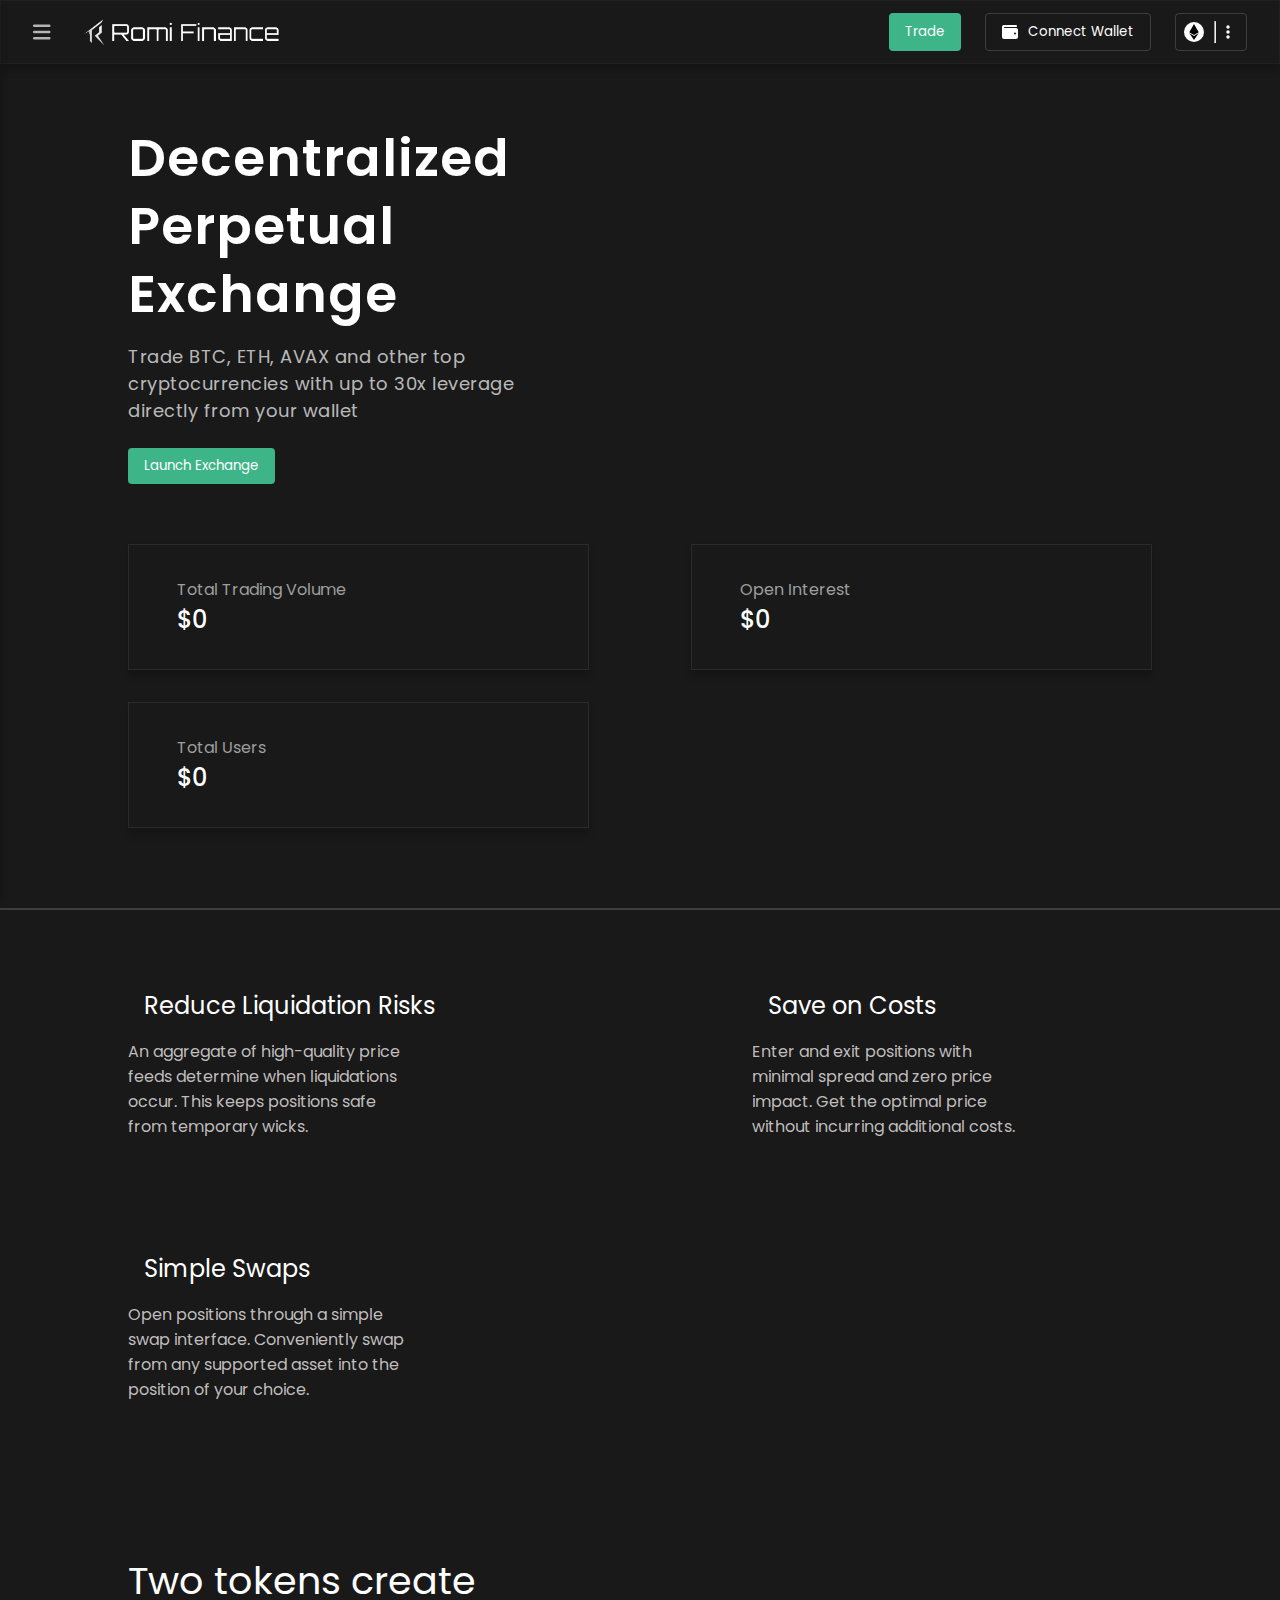
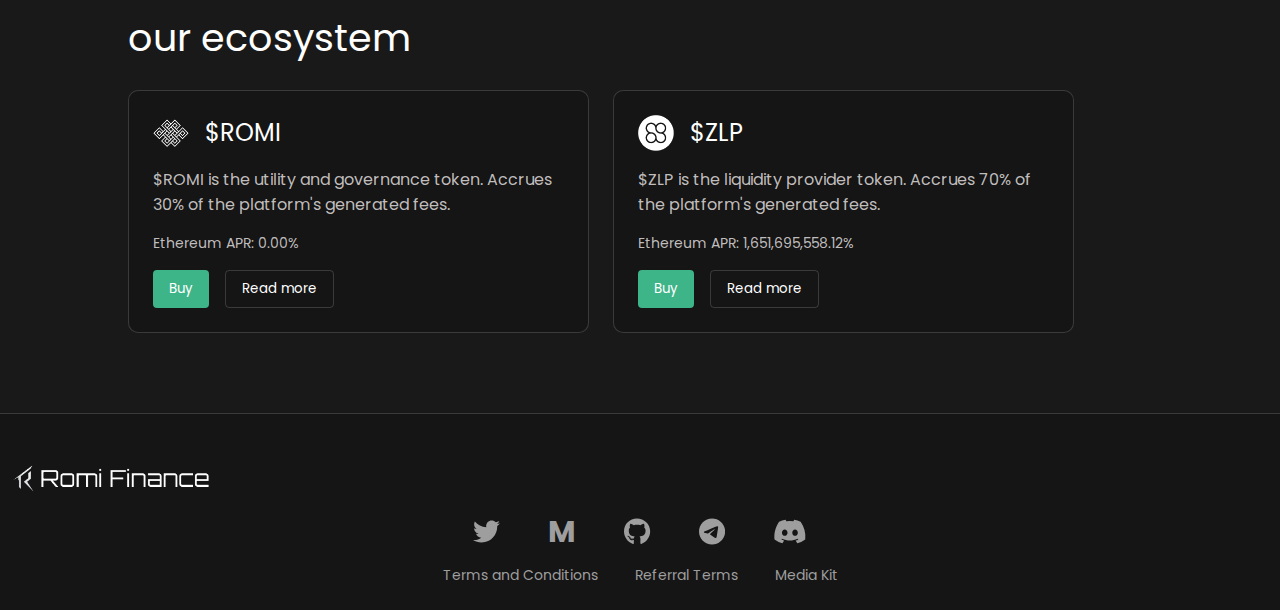
==== commit 6e53a1a8: "Added responsiveness to the header component" ====
--- a/index.html
+++ b/index.html
@@ -10,11 +10,11 @@
             href="https://fonts.googleapis.com/css2?family=Josefin+Sans:wght@100;200;300;400;500;600;700&family=Poppins:wght@300;400;500;600&display=swap"
             rel="stylesheet"
         />
-        <link rel="stylesheet" href="romi-engine/styles/style.css" />
-        <link rel="stylesheet" href="romi-engine/styles/header.css" />
-        <link rel="stylesheet" href="romi-engine/styles/buttons.css" />
-        <link rel="stylesheet" href="romi-engine/styles/footer.css" />
-        <link rel="stylesheet" href="romi-engine/styles/home.css" />
+        <link rel="stylesheet" href="/styles/style.css" />
+        <link rel="stylesheet" href="/styles/header.css" />
+        <link rel="stylesheet" href="/styles/buttons.css" />
+        <link rel="stylesheet" href="/styles/footer.css" />
+        <link rel="stylesheet" href="/styles/home.css" />
         <title>ROMI | Decentralized Perpetual Exchange</title>
     </head>
     <body>
@@ -22,17 +22,23 @@
             <!-- HTML Structure for Header -->
             <header class="header">
                 <div class="logo">
-                    <img src="romi-engine/assets/logo.png" alt="" />
+                    <svg id="menu-icon" xmlns="http://www.w3.org/2000/svg" viewBox="0 0 448 512">
+                        <!--! Font Awesome Pro 6.4.2 by @fontawesome - https://fontawesome.com License - https://fontawesome.com/license (Commercial License) Copyright 2023 Fonticons, Inc. -->
+                        <path
+                            d="M0 96C0 78.3 14.3 64 32 64H416c17.7 0 32 14.3 32 32s-14.3 32-32 32H32C14.3 128 0 113.7 0 96zM0 256c0-17.7 14.3-32 32-32H416c17.7 0 32 14.3 32 32s-14.3 32-32 32H32c-17.7 0-32-14.3-32-32zM448 416c0 17.7-14.3 32-32 32H32c-17.7 0-32-14.3-32-32s14.3-32 32-32H416c17.7 0 32 14.3 32 32z"
+                        />
+                    </svg>
+                    <img src="/assets/logo.png" alt="" />
                 </div>
                 <nav class="navigator">
-                    <a class="link" href="romi-engine/">Home</a>
-                    <a class="link" href="romi-engine/pages/dashboard.html">Dashboard</a>
-                    <a class="link" href="romi-engine/pages/nft.html">NFT</a>
-                    <a class="link" href="romi-engine/pages/earn.html">Earn</a>
-                    <a class="link" href="romi-engine/pages/buy.html">Buy</a>
-                    <a class="link" href="romi-engine/pages/referrals.html">Referrals</a>
-                    <a class="link" href="romi-engine/pages/ecosystem.html">Ecosystem</a>
-                    <a class="link" href="romi-engine/pages/about.html">About</a>
+                    <a class="link" href="/">Home</a>
+                    <a class="link" href="/pages/dashboard.html">Dashboard</a>
+                    <a class="link" href="/pages/nft.html">NFT</a>
+                    <a class="link" href="/pages/earn.html">Earn</a>
+                    <a class="link" href="/pages/buy.html">Buy</a>
+                    <a class="link" href="/pages/referrals.html">Referrals</a>
+                    <a class="link" href="/pages/ecosystem.html">Ecosystem</a>
+                    <a class="link" href="/pages/about.html">About</a>
                 </nav>
                 <div class="buttons">
                     <button class="button-filled">Trade</button>
@@ -66,6 +72,28 @@
                 </div>
             </header>
 
+            <div class="drawer">
+                <div class="drawer-header">
+                    <img src="/assets/logo.png" alt="" />
+                    <svg id="drawer-cross" xmlns="http://www.w3.org/2000/svg" viewBox="0 0 384 512">
+                        <path
+                            d="M376.6 84.5c11.3-13.6 9.5-33.8-4.1-45.1s-33.8-9.5-45.1 4.1L192 206 56.6 43.5C45.3 29.9 25.1 28.1 11.5 39.4S-3.9 70.9 7.4 84.5L150.3 256 7.4 427.5c-11.3 13.6-9.5 33.8 4.1 45.1s33.8 9.5 45.1-4.1L192 306 327.4 468.5c11.3 13.6 31.5 15.4 45.1 4.1s15.4-31.5 4.1-45.1L233.7 256 376.6 84.5z"
+                        />
+                    </svg>
+                </div>
+                <div class="drawer-link">Home</div>
+                <div class="drawer-link">Dashboard</div>
+                <div class="drawer-link">NFT</div>
+                <div class="drawer-link">Mint</div>
+                <div class="drawer-link">Stake NFT</div>
+                <div class="drawer-link">Earn</div>
+                <div class="drawer-link">Buy</div>
+                <div class="drawer-link">Referrals</div>
+                <div class="drawer-link">Ecosystem</div>
+                <div class="drawer-link">About</div>
+                <div class="drawer-link">Settings</div>
+            </div>
+
             <!-- HTML Structure for the page content -->
             <main class="home-container">
                 <div class="main-title-container">
@@ -196,7 +224,7 @@
             <!-- HTML Structure for the page footer -->
             <footer>
                 <div class="logo footer-logo">
-                    <img src="romi-engine/assets/logo.png" alt="" />
+                    <img src="/assets/logo.png" alt="" />
                 </div>
                 <div class="socials">
                     <svg xmlns="http://www.w3.org/2000/svg" viewBox="0 0 512 512">
@@ -228,6 +256,6 @@
                 </div>
             </footer>
         </div>
-        <script src="romi-engine/scripts/script.js"></script>
+        <script src="/scripts/script.js"></script>
     </body>
 </html>
--- a/styles/style.css
+++ b/styles/style.css
@@ -0,0 +1,16 @@
+* {
+    margin: 0;
+    padding: 0;
+    box-sizing: border-box;
+    font-family: "Poppins", sans-serif;
+}
+
+html {
+    font-size: 10px;
+}
+
+body {
+    background-color: #191919;
+    width: 100%;
+    overflow-x: hidden;
+}
--- a/styles/header.css
+++ b/styles/header.css
@@ -0,0 +1,112 @@
+.header {
+    display: flex;
+    justify-content: space-between;
+    padding-inline: 3.2rem;
+    height: 6.4rem;
+    align-items: center;
+    box-shadow: 0px 6px 8px 0px rgba(0, 0, 0, 0.2);
+    z-index: 1;
+    border: 1px solid hsla(0, 0%, 32%, 0.161);
+}
+
+.navigator {
+    display: flex;
+}
+
+.link {
+    color: #9e9e9e;
+    text-decoration: none;
+    display: inline-block;
+    padding-inline: 1.7rem;
+    font-size: 1.4rem;
+}
+
+.link:hover {
+    color: white;
+}
+
+.logo {
+    display: flex;
+    align-items: center;
+    gap: 2rem;
+}
+
+#menu-icon {
+    fill: rgb(180, 180, 180);
+    height: 2rem;
+    cursor: pointer;
+    display: none;
+}
+
+.logo img {
+    height: 4.8rem;
+}
+
+.buttons {
+    display: flex;
+    gap: 2.4rem;
+}
+
+.drawer {
+    background: rgba(25, 25, 25, 0.6392156863) 0 0 no-repeat padding-box;
+    box-shadow: 0.8rem 0.3rem 0.6rem rgba(0, 0, 0, 0.1607843137);
+    opacity: 1;
+    backdrop-filter: blur(2.7rem);
+    position: fixed;
+    z-index: 801;
+    inset-inline: -31rem;
+    inset-block-start: 0;
+    height: 100vh;
+    width: 30.4rem;
+    overflow-y: auto;
+    scrollbar-width: none;
+    max-width: 100%;
+    transition: all 200ms;
+}
+
+.drawer-show {
+    inset-inline: 0;
+}
+
+.drawer-link {
+    font-size: 1.4rem;
+    line-height: 1.8rem;
+    font-weight: 400;
+    letter-spacing: 0.1px;
+    color: #fff;
+    padding: 1.5rem 1.6rem;
+    text-decoration: none;
+    display: block;
+}
+
+.drawer-link:hover {
+    background: rgba(149, 152, 174, 0.1411764706);
+}
+
+.drawer-header {
+    height: 6.2rem;
+    display: flex;
+    align-items: center;
+    justify-content: space-between;
+    padding-inline: 1.6rem;
+}
+
+.drawer-header img {
+    height: 4rem;
+}
+
+#drawer-cross {
+    height: 1.6rem;
+    fill: rgb(179, 179, 179);
+    cursor: pointer;
+}
+
+@media screen and (max-width: 1300px) {
+    .navigator .link {
+        display: none;
+    }
+
+    #menu-icon {
+        display: block;
+    }
+}
--- a/styles/buttons.css
+++ b/styles/buttons.css
@@ -0,0 +1,64 @@
+.button-filled {
+    background-color: #3eb489;
+    line-height: 3.6rem;
+    padding-inline: 1.6rem;
+    color: white;
+    border: none;
+    border-radius: 4px;
+}
+
+.button-filled:hover {
+    background-color: #207a59;
+}
+
+.button-outlined {
+    border: 1px solid hsla(0, 0%, 100%, 0.1607843137254902);
+    color: white;
+    padding-inline: 1.6rem;
+    line-height: 3.6rem;
+    outline: none;
+    border-radius: 4px;
+    background-color: inherit;
+    display: flex;
+    align-items: center;
+    gap: 1rem;
+    cursor: pointer;
+}
+
+.button-outlined svg {
+    fill: white;
+    height: 1.6rem;
+}
+
+.button-outlined:has(#ethereum-icon) {
+    padding-inline-start: 0.8rem;
+}
+
+#ellipsis,
+#wallet,
+#ethereum-icon {
+    height: 2rem;
+    display: flex;
+    align-items: center;
+}
+
+#ethereum-icon {
+    background-color: white;
+    width: 2rem;
+    border-radius: 50%;
+    display: flex;
+    justify-content: center;
+}
+
+#ethereum-icon svg {
+    fill: black;
+}
+
+.button-outlined hr {
+    height: 60%;
+    color: hsla(0, 1%, 66%, 0.161);
+}
+
+.button-outlined:hover {
+    background-color: hsla(0, 0%, 93.3%, 0.0784313725490196);
+}
--- a/styles/footer.css
+++ b/styles/footer.css
@@ -0,0 +1,41 @@
+footer {
+    background-color: #151515;
+    /* margin-block-start: 8rem; */
+    padding-block-end: 2.4rem;
+    padding-block-start: 4rem;
+    border-top: 1px solid hsla(0, 0%, 100%, 0.1607843137254902);
+}
+
+.socials {
+    display: flex;
+    justify-content: center;
+    gap: 4.8rem;
+    margin-bottom: 2rem;
+}
+
+.socials svg {
+    fill: #9e9e9e;
+    height: 2.7rem;
+}
+
+.socials span {
+    color: #9e9e9e;
+    font-size: 3rem;
+    line-height: 2.7rem;
+    font-weight: bold;
+}
+
+.socials svg:hover,
+.socials span:hover {
+    fill: white;
+    color: white;
+}
+
+.footer-logo {
+    text-align: center;
+    margin-bottom: 1.6rem;
+}
+
+.terms {
+    text-align: center;
+}
--- a/styles/home.css
+++ b/styles/home.css
@@ -0,0 +1,187 @@
+.home-container {
+    width: 80%;
+    margin-inline: auto;
+}
+
+.main-title-container {
+    margin-block: 6rem;
+}
+
+.main-title {
+    color: white;
+    font-size: 5.2rem;
+    line-height: 6.8rem;
+    font-weight: 600;
+    margin-bottom: 1.5rem;
+    letter-spacing: 0;
+    width: 50rem;
+    letter-spacing: 1px;
+}
+
+.main-description {
+    color: white;
+    font-size: 1.8rem;
+    width: 40rem;
+    color: hsla(0, 0%, 100%, 0.712);
+    margin-bottom: 2.4rem;
+    letter-spacing: 0.5px;
+}
+
+.sub-container {
+    display: flex;
+    justify-content: space-between;
+    gap: 3.2rem;
+    margin-bottom: 8rem;
+    flex-wrap: wrap;
+}
+
+.card-outlined {
+    padding-inline: 2.4rem;
+    padding-block: 3.2rem;
+    border: 1px solid hsla(0, 0%, 100%, 0.0784313725490196);
+    min-width: 40rem;
+    width: 100%;
+    display: flex;
+    width: 30%;
+    gap: 2.4rem;
+    box-shadow: 0px 6px 8px 0px rgba(0, 0, 0, 0.2);
+}
+
+.card-outlined .info {
+    color: white;
+}
+
+.info .info-title {
+    font-size: 1.6rem;
+    color: #9e9e9e;
+}
+
+.info .info-value {
+    font-size: 2.4rem;
+    font-weight: 500;
+}
+
+main hr {
+    position: absolute;
+    width: 100vw;
+    left: 0;
+    border: 1px solid hsla(0, 0%, 100%, 0.1607843137254902);
+}
+
+.benefit-wrapper {
+    display: flex;
+    flex-direction: column;
+    gap: 1.6rem;
+    min-width: 40rem;
+    max-width: 35rem;
+    margin-top: 8rem;
+}
+
+.benefit-title-wrapper {
+    display: flex;
+    gap: 1.6rem;
+    color: white;
+    font-size: 2.4rem;
+    /* height: 3.2rem; */
+}
+
+.benefit-description {
+    color: hsla(0, 5%, 82%, 0.911);
+    font-size: 1.6rem;
+    max-width: 28rem;
+}
+
+.tokens-title {
+    color: white;
+    font-size: 3.8rem;
+    font-weight: 400;
+    margin-bottom: 2.4rem;
+    margin-top: 15rem;
+    letter-spacing: 0;
+    width: 40rem;
+}
+
+.tokens-cards-container {
+    display: flex;
+    gap: 2.4rem;
+    margin-bottom: 8rem;
+    flex-wrap: wrap;
+}
+
+.token-card {
+    border: 1px solid hsla(0, 0%, 100%, 0.1607843137254902);
+    padding: 2.4rem;
+    background-color: #151515;
+    display: flex;
+    flex-direction: column;
+    gap: 1.6rem;
+    border-radius: 1rem;
+    width: 45%;
+    min-width: 400px;
+}
+
+.token-card-title {
+    display: flex;
+    gap: 1.6rem;
+    color: white;
+    font-size: 2.4rem;
+    /* height: 3.2rem; */
+}
+
+.token-card-title img {
+    width: 3.6rem;
+    height: 3.6rem;
+}
+
+.token-card-description {
+    color: hsla(0, 5%, 82%, 0.911);
+    font-size: 1.6rem;
+}
+
+.token-apr {
+    color: hsla(0, 5%, 82%, 0.911);
+    font-size: 1.4rem;
+}
+
+.token-card-buttons {
+    display: flex;
+    gap: 1.6rem;
+}
+
+@media screen and (max-width: 1580px) {
+    .card-outlined {
+        width: 45%;
+    }
+}
+
+@media screen and (max-width: 1024px) {
+    .card-outlined {
+        width: 100%;
+    }
+
+    .benefit-wrapper,
+    .card-outlined {
+        margin-inline: auto;
+        align-items: center;
+    }
+
+    .benefit-wrapper {
+        text-align: center;
+    }
+
+    .token-card {
+        margin-inline: auto;
+        width: 100%;
+    }
+
+    .tokens-title {
+        text-align: center;
+        margin-inline: auto;
+    }
+}
+
+@media screen and (max-width: 800px) {
+    .home-container {
+        width: 95%;
+    }
+}
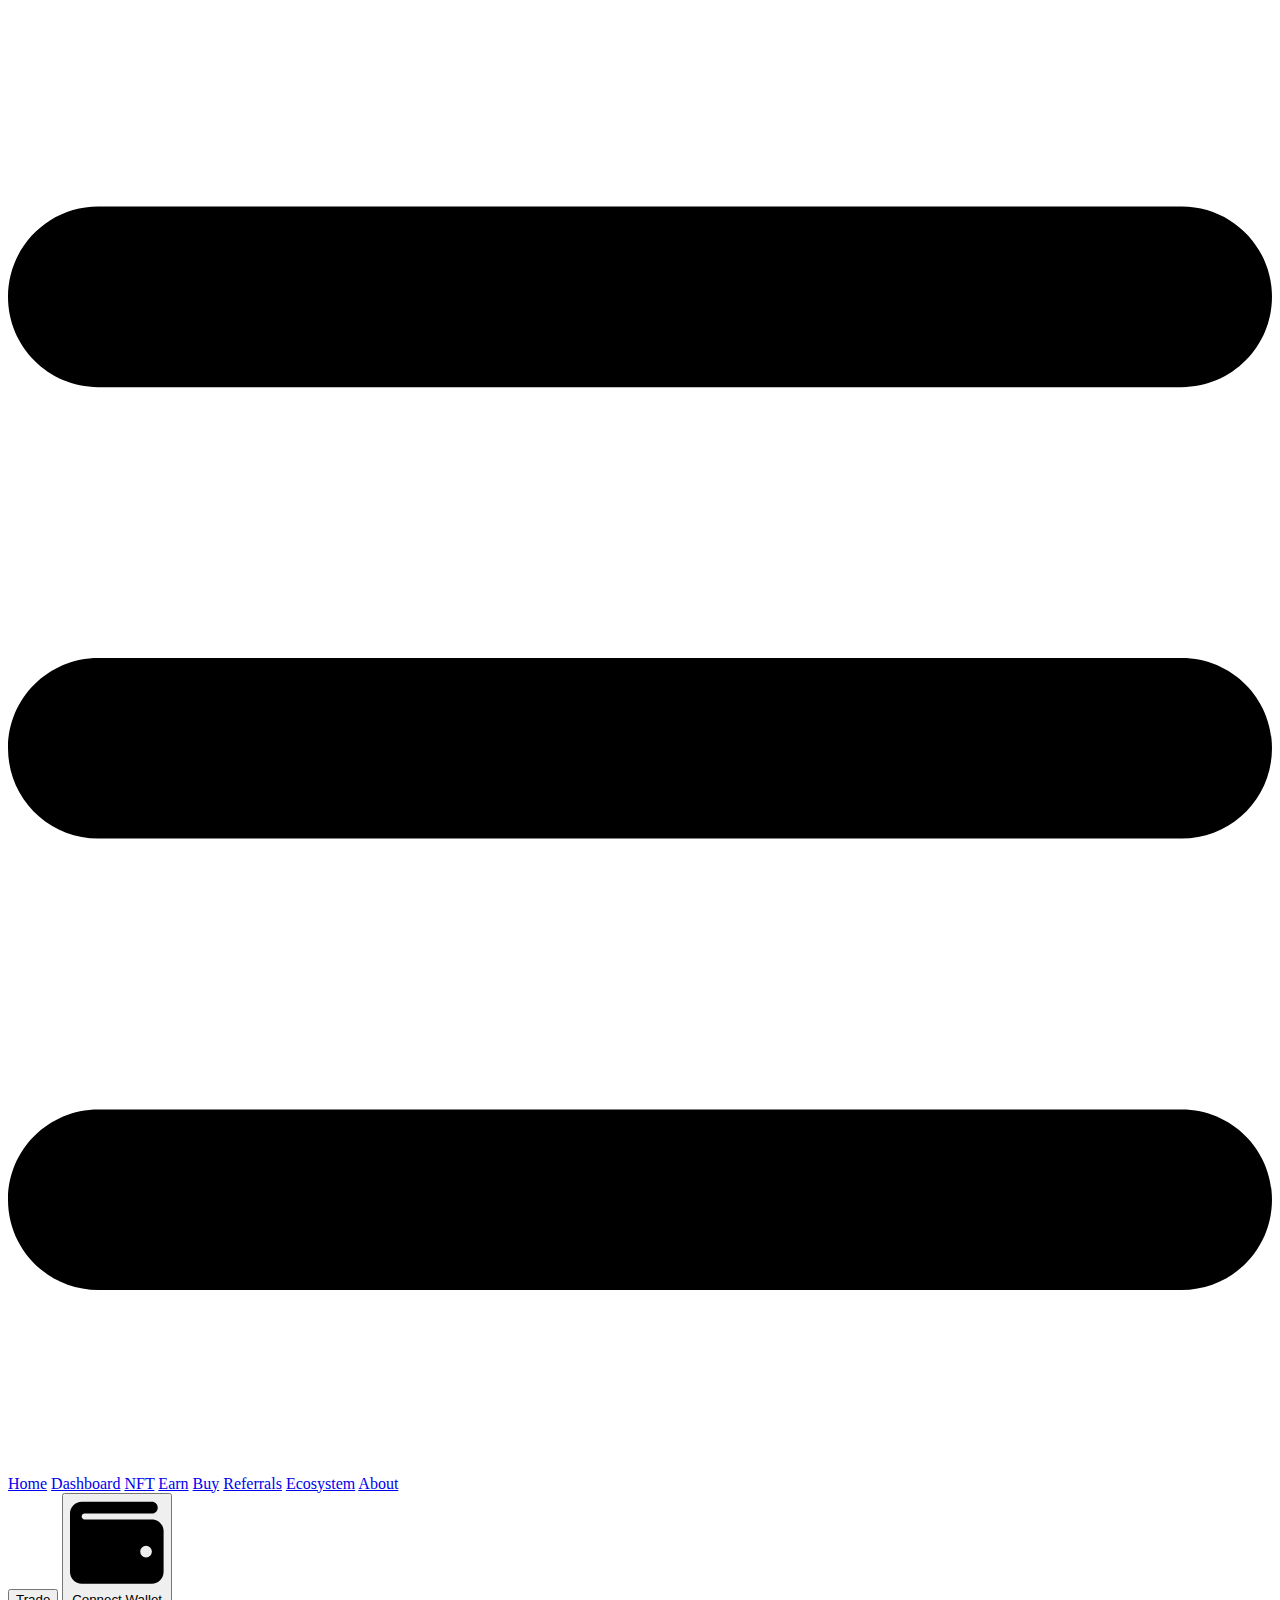
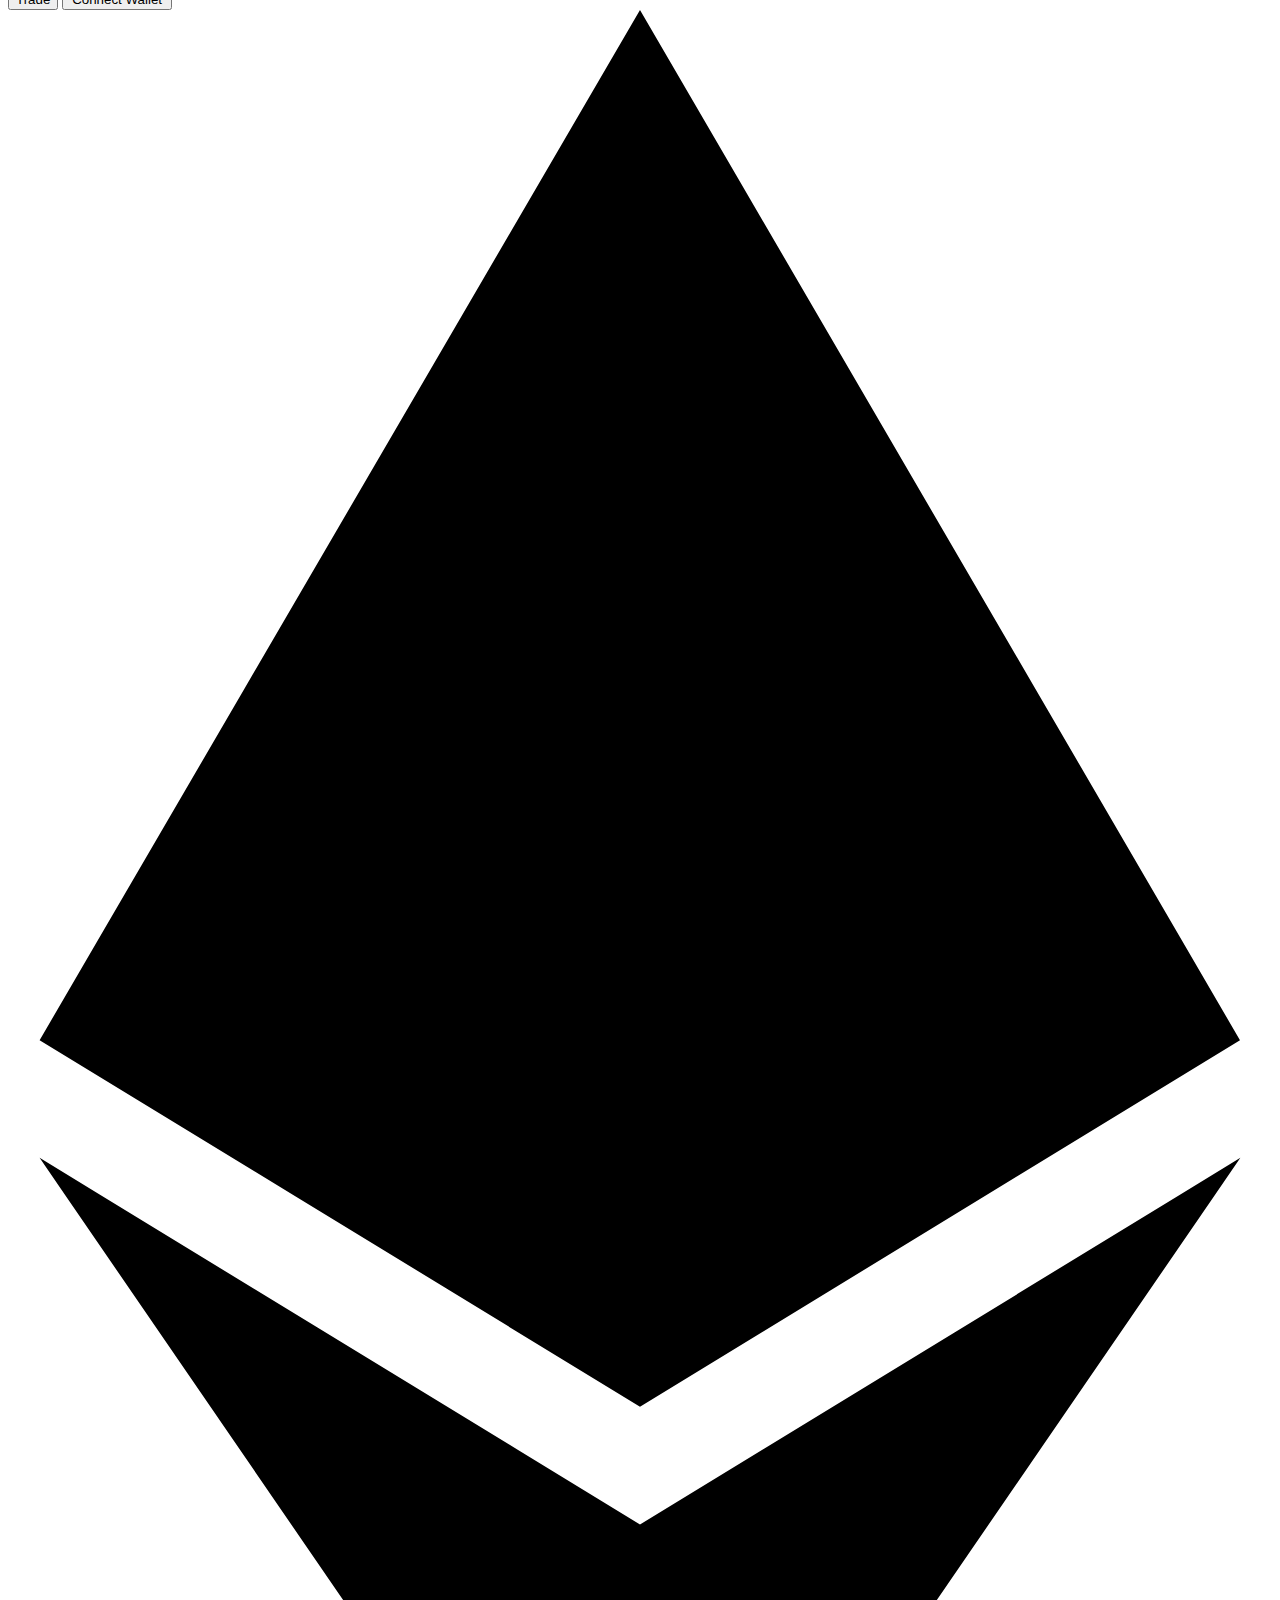
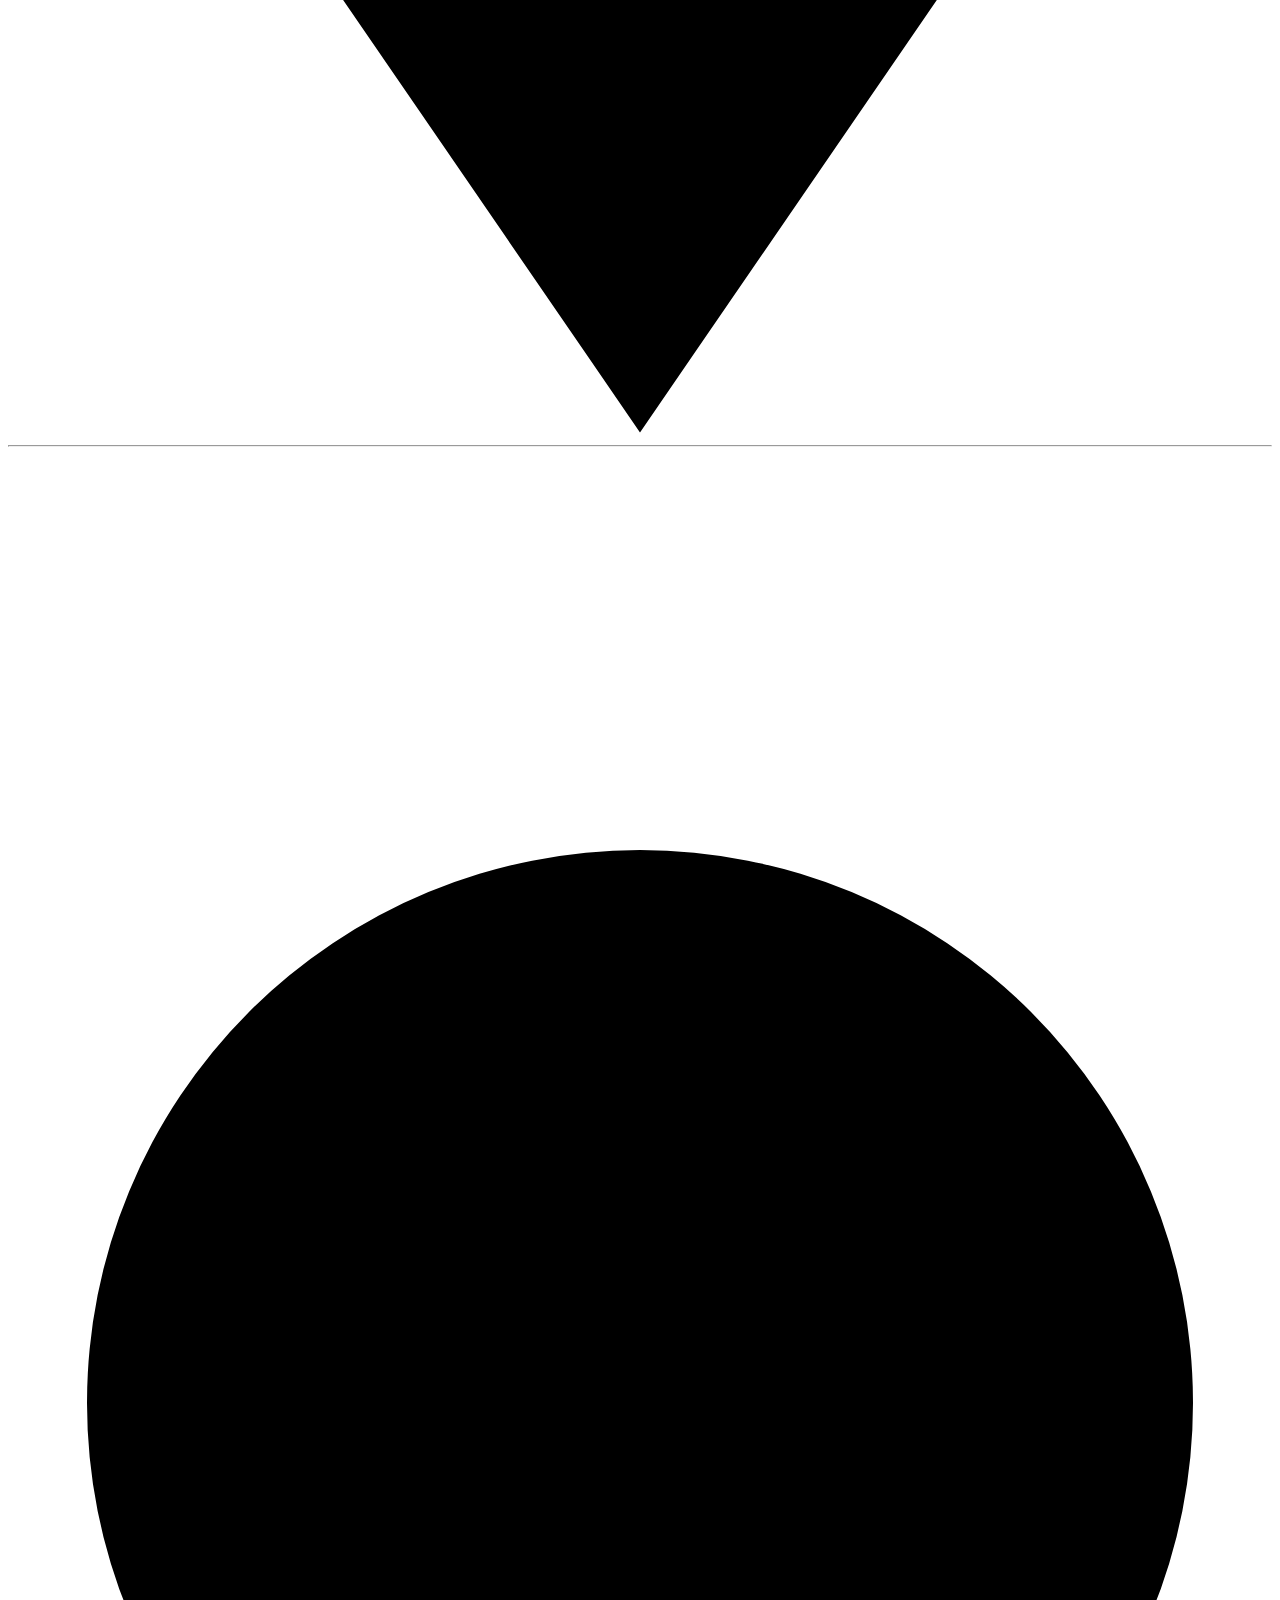
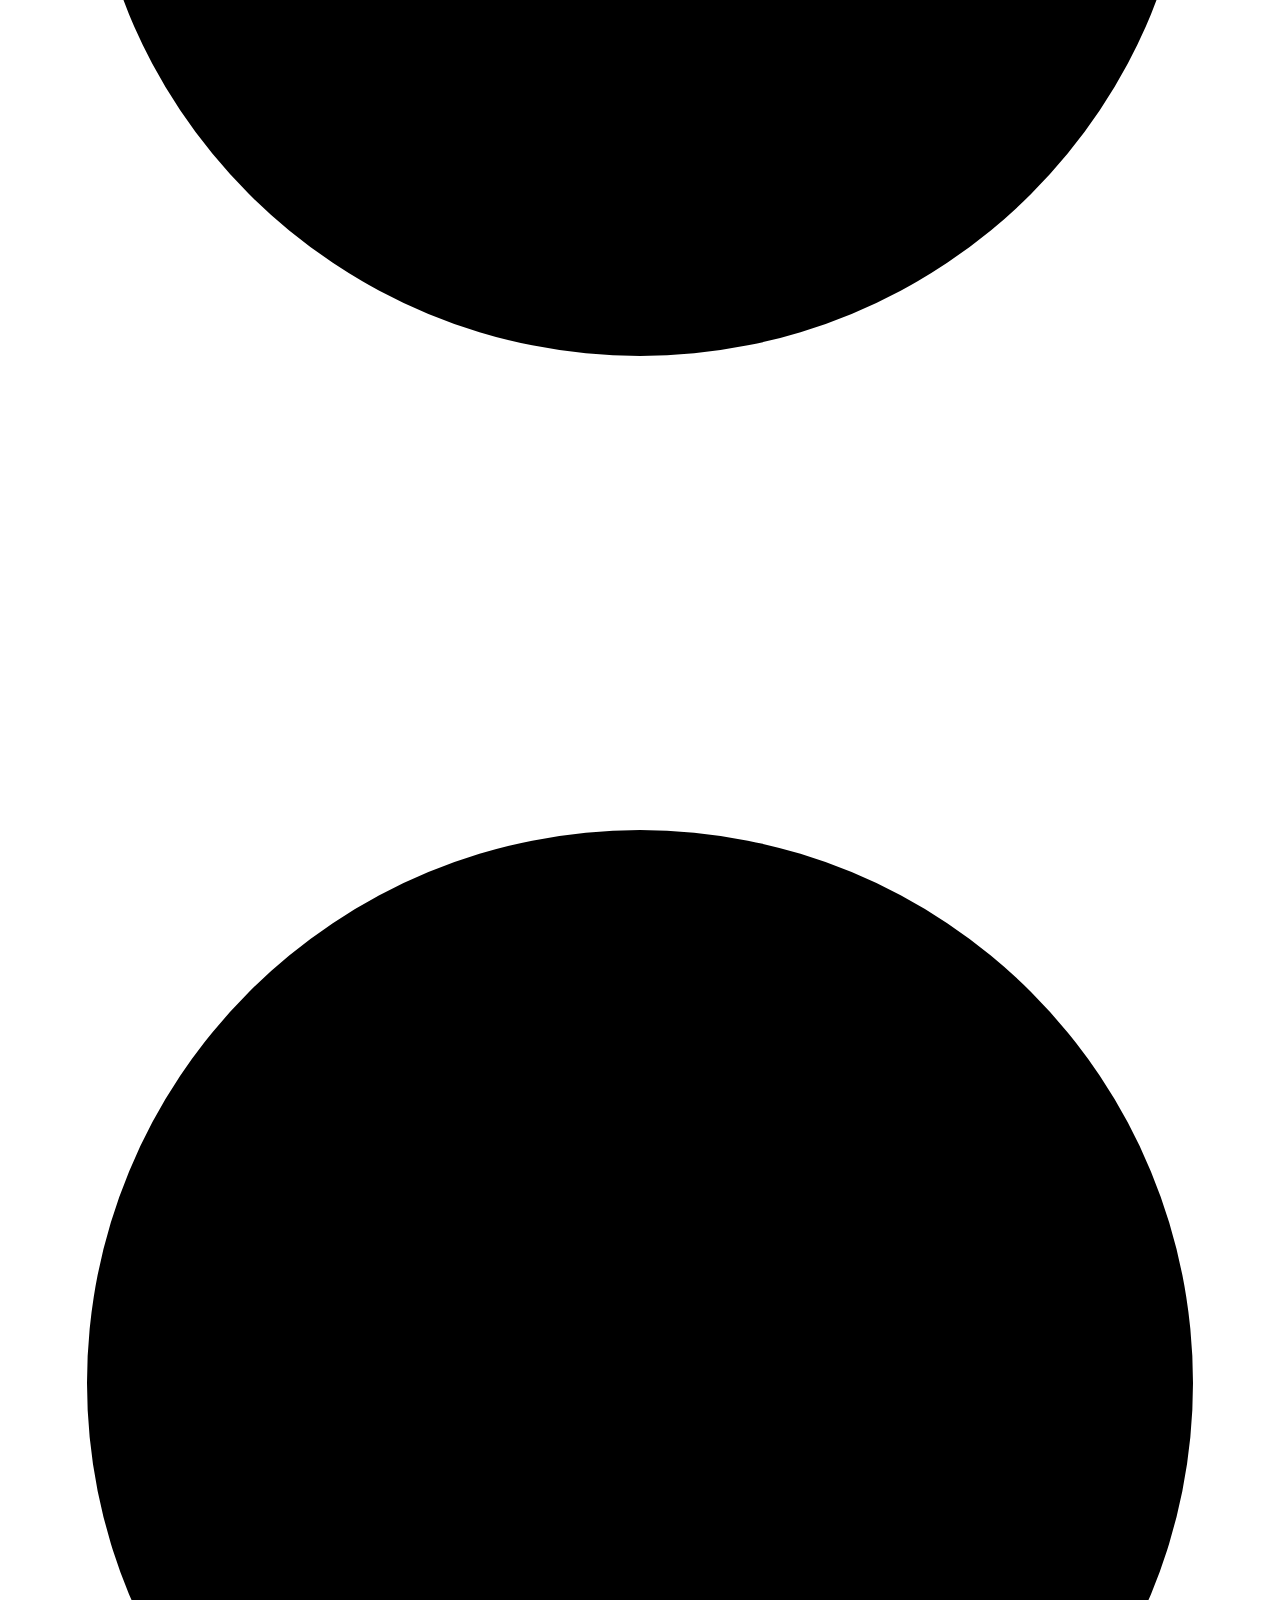
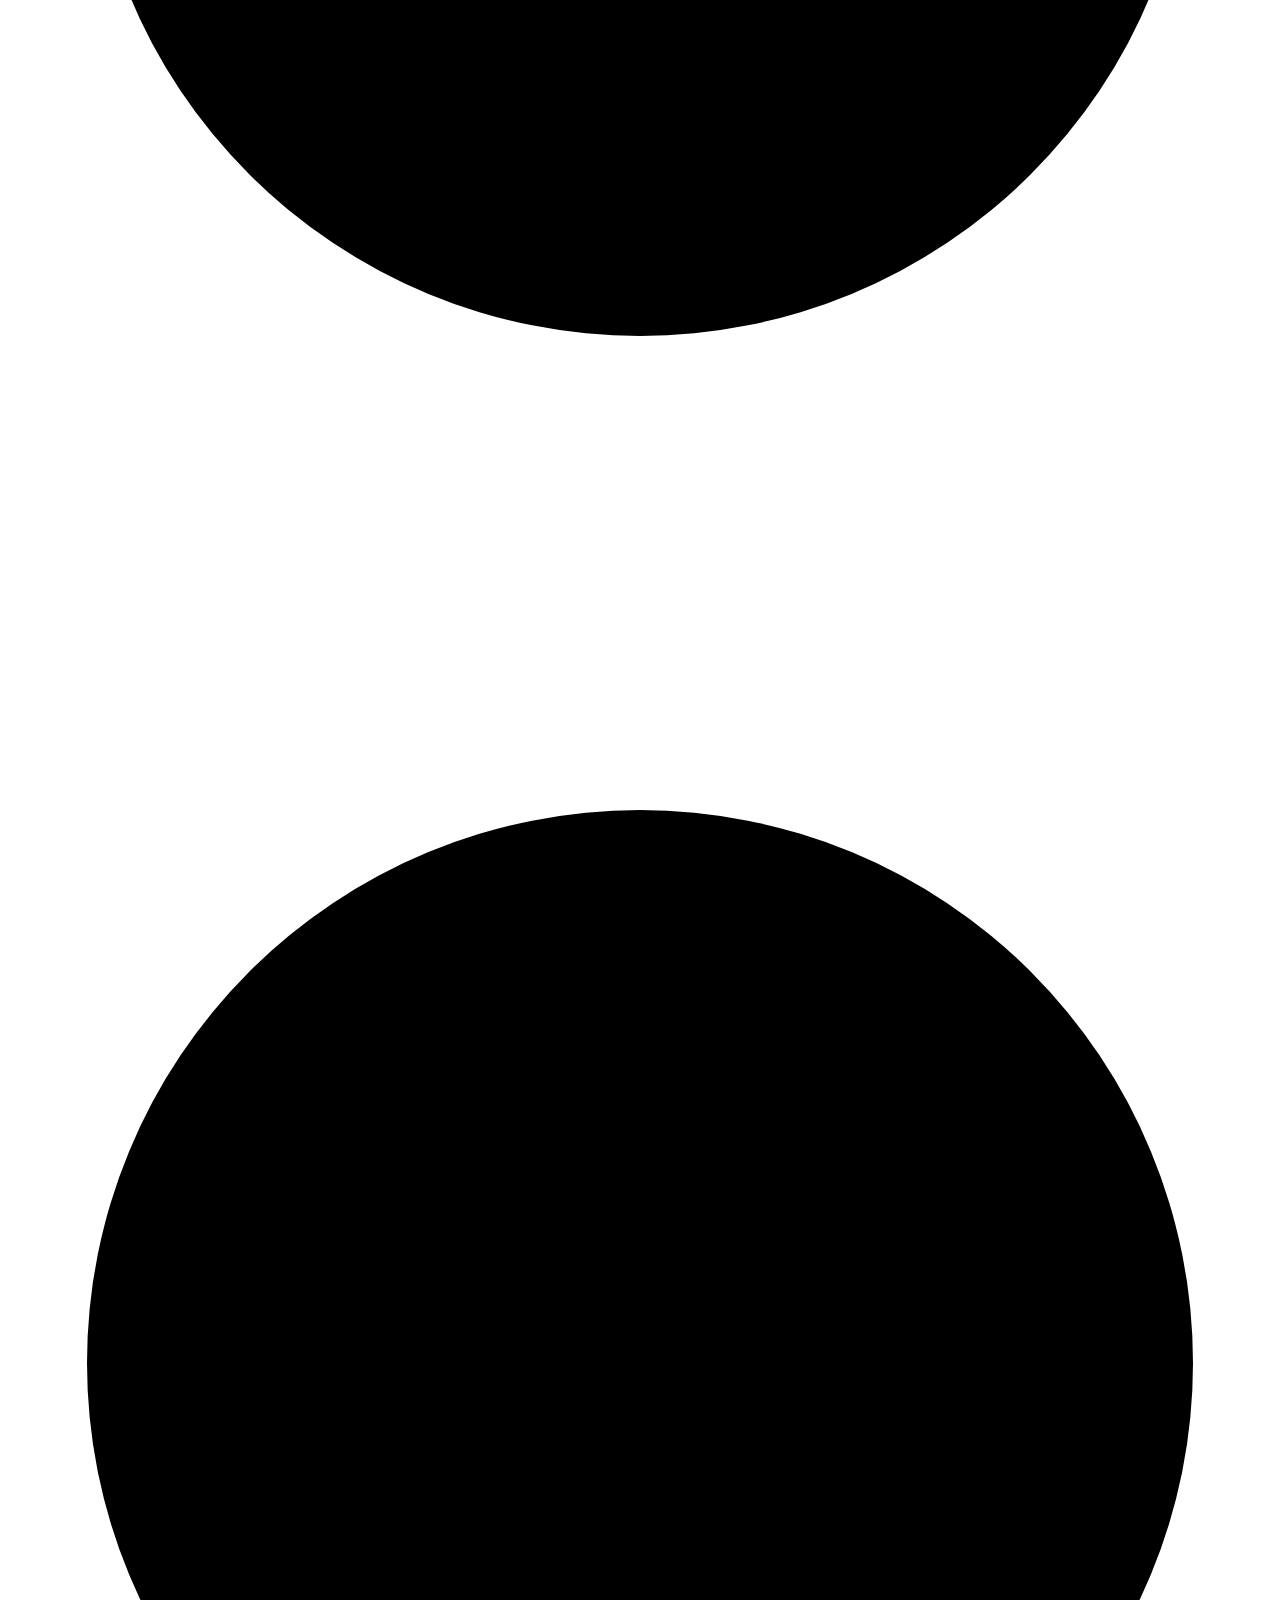
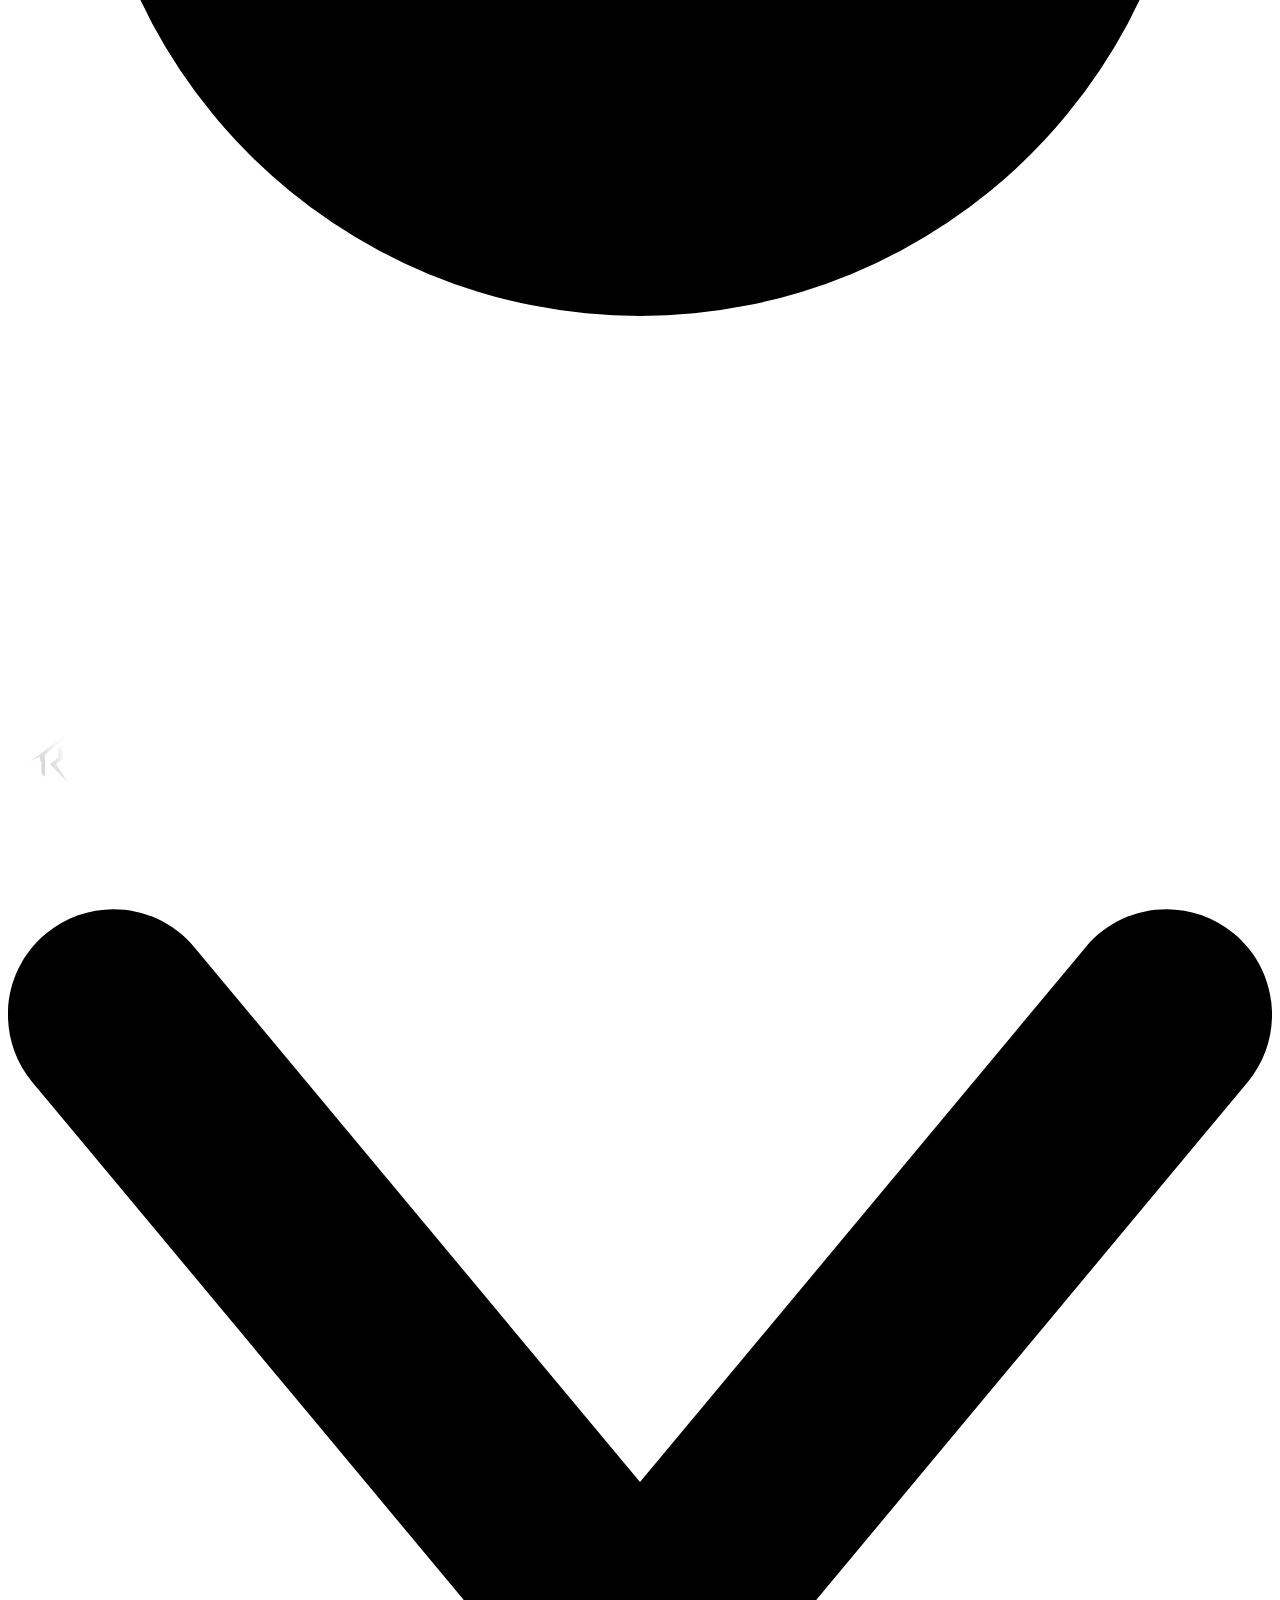
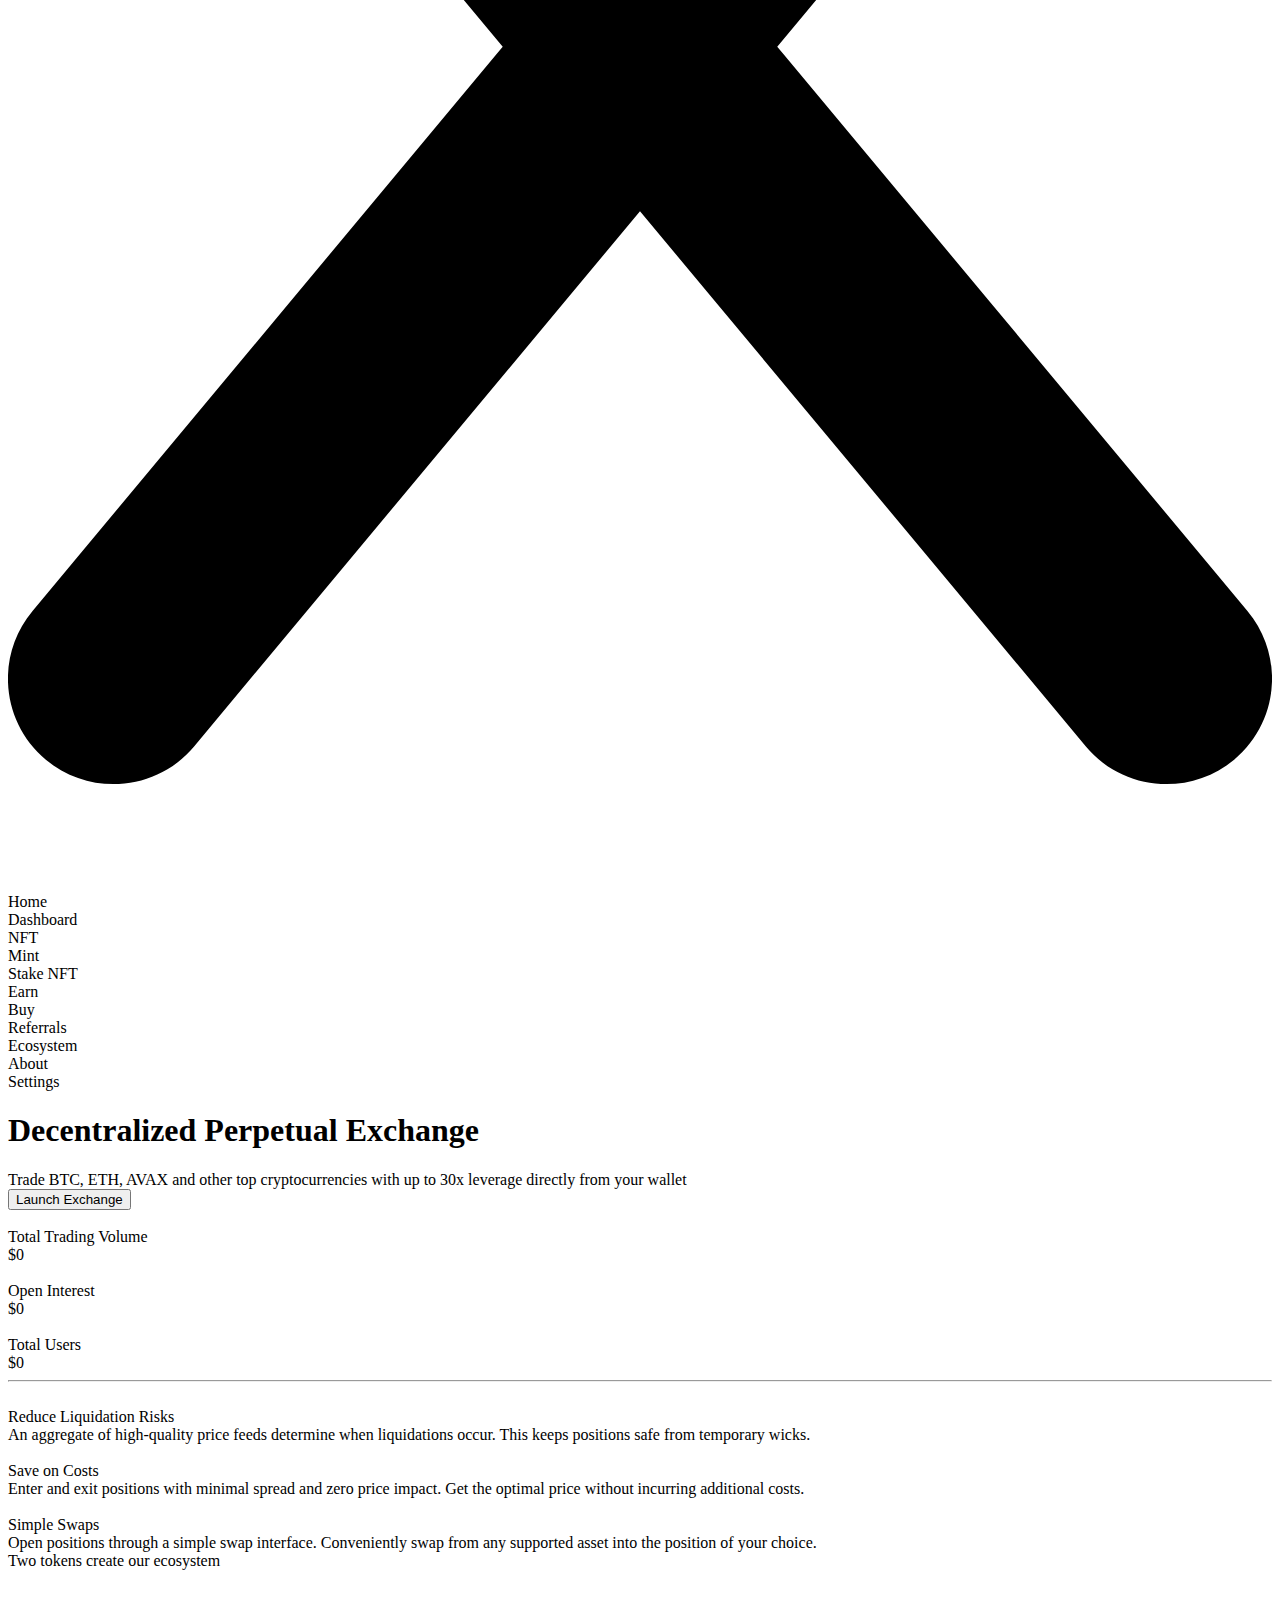
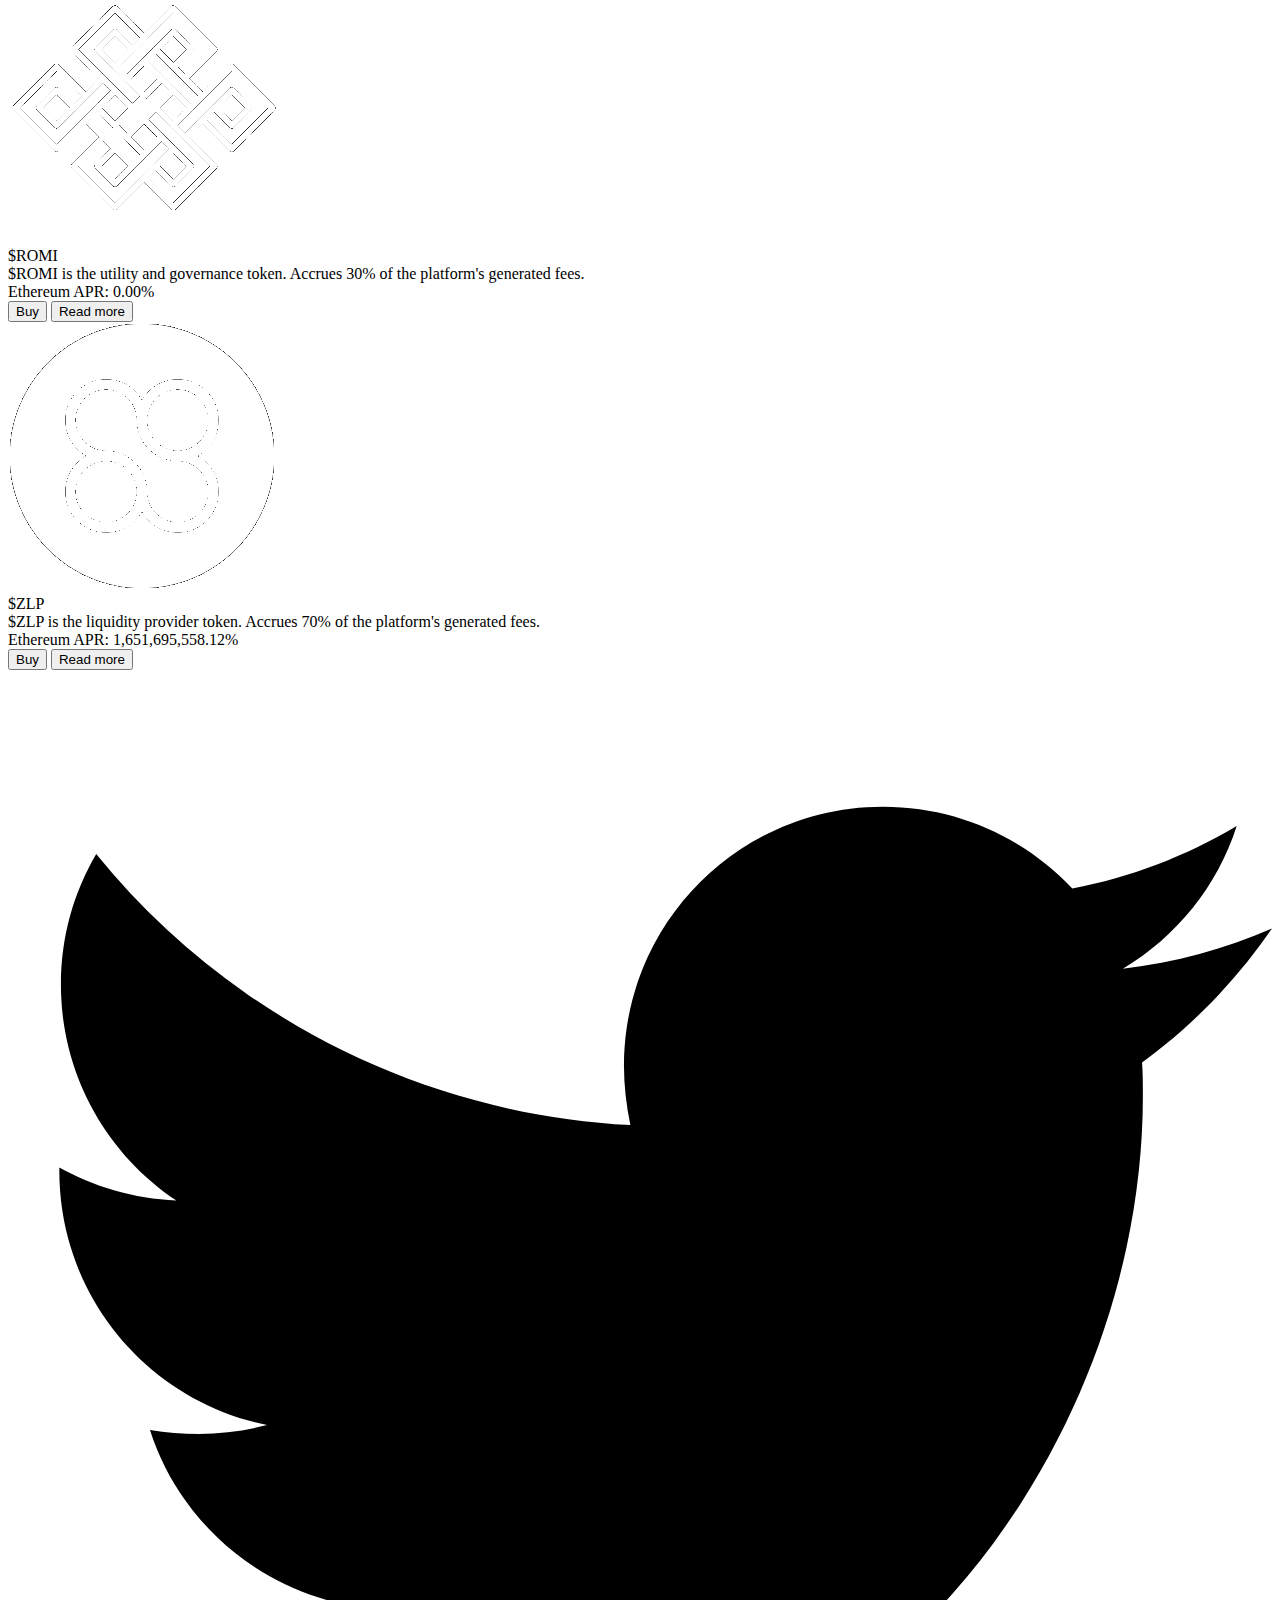
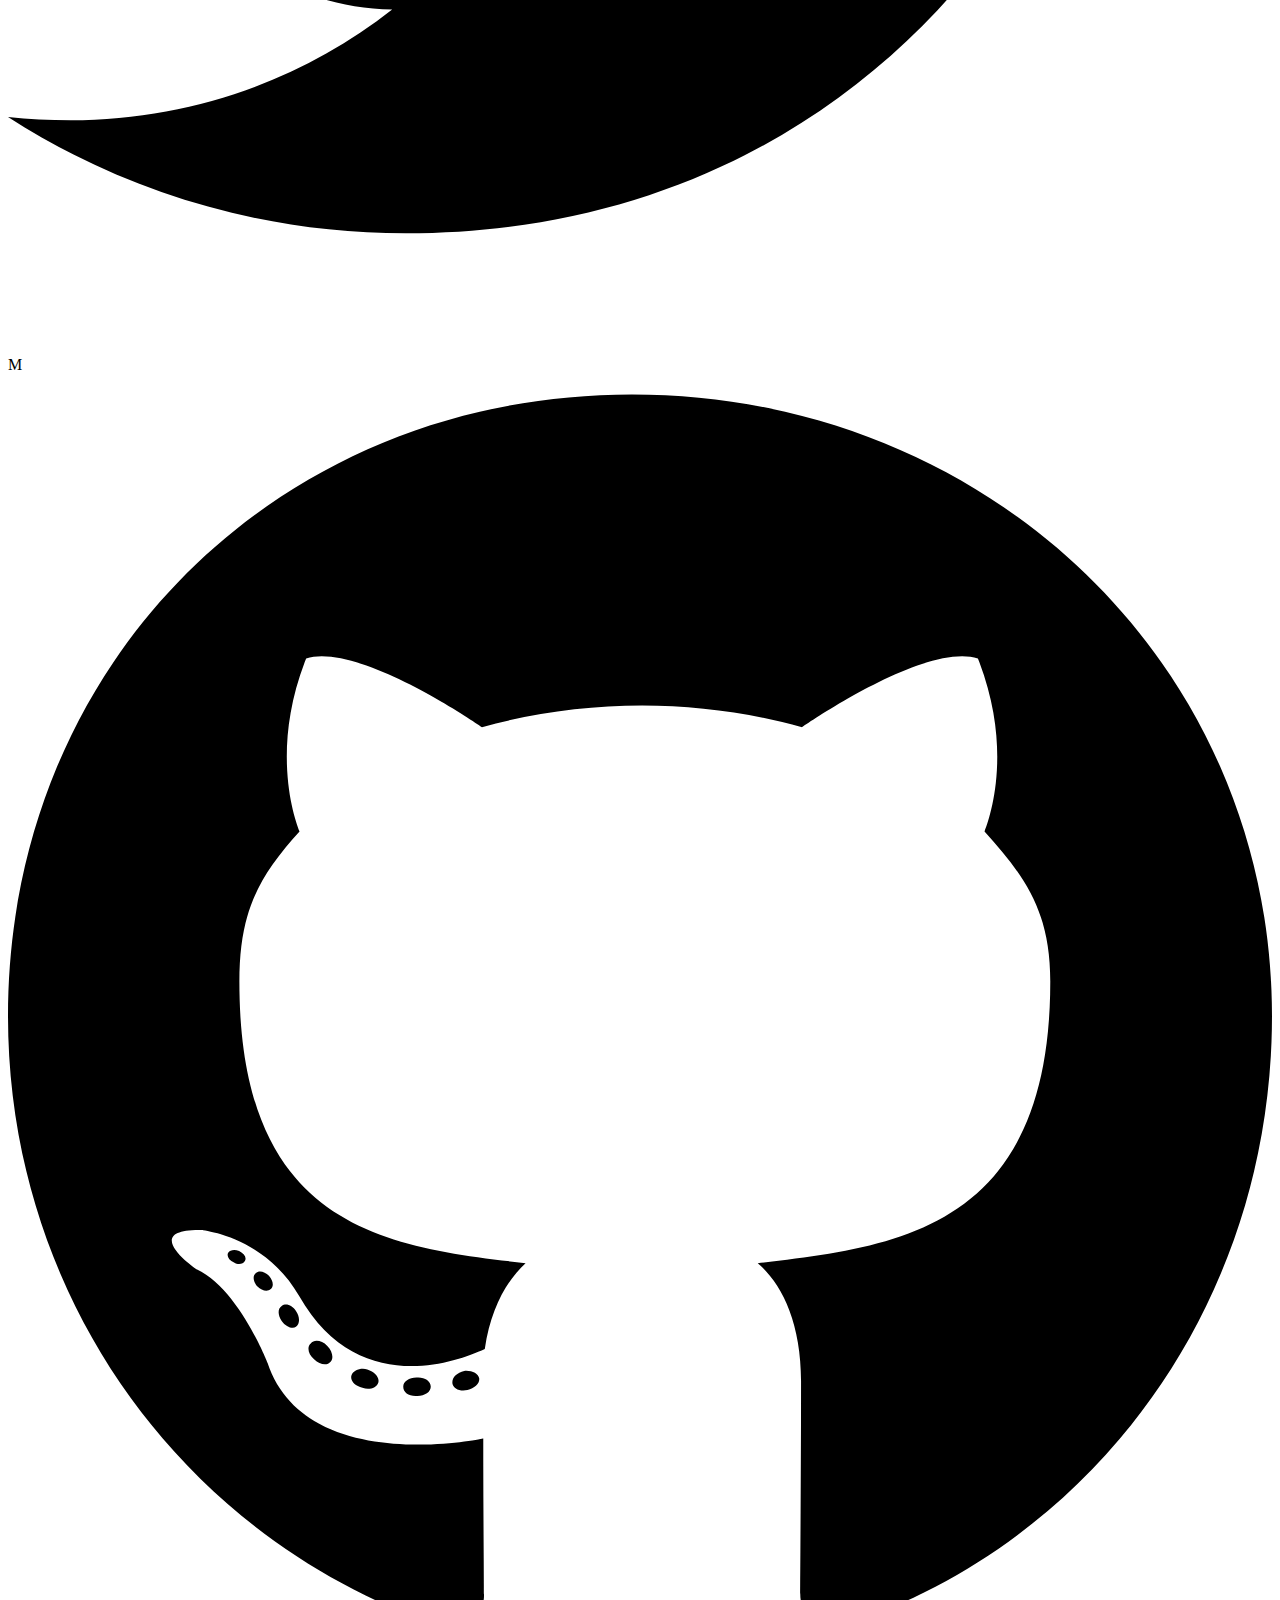
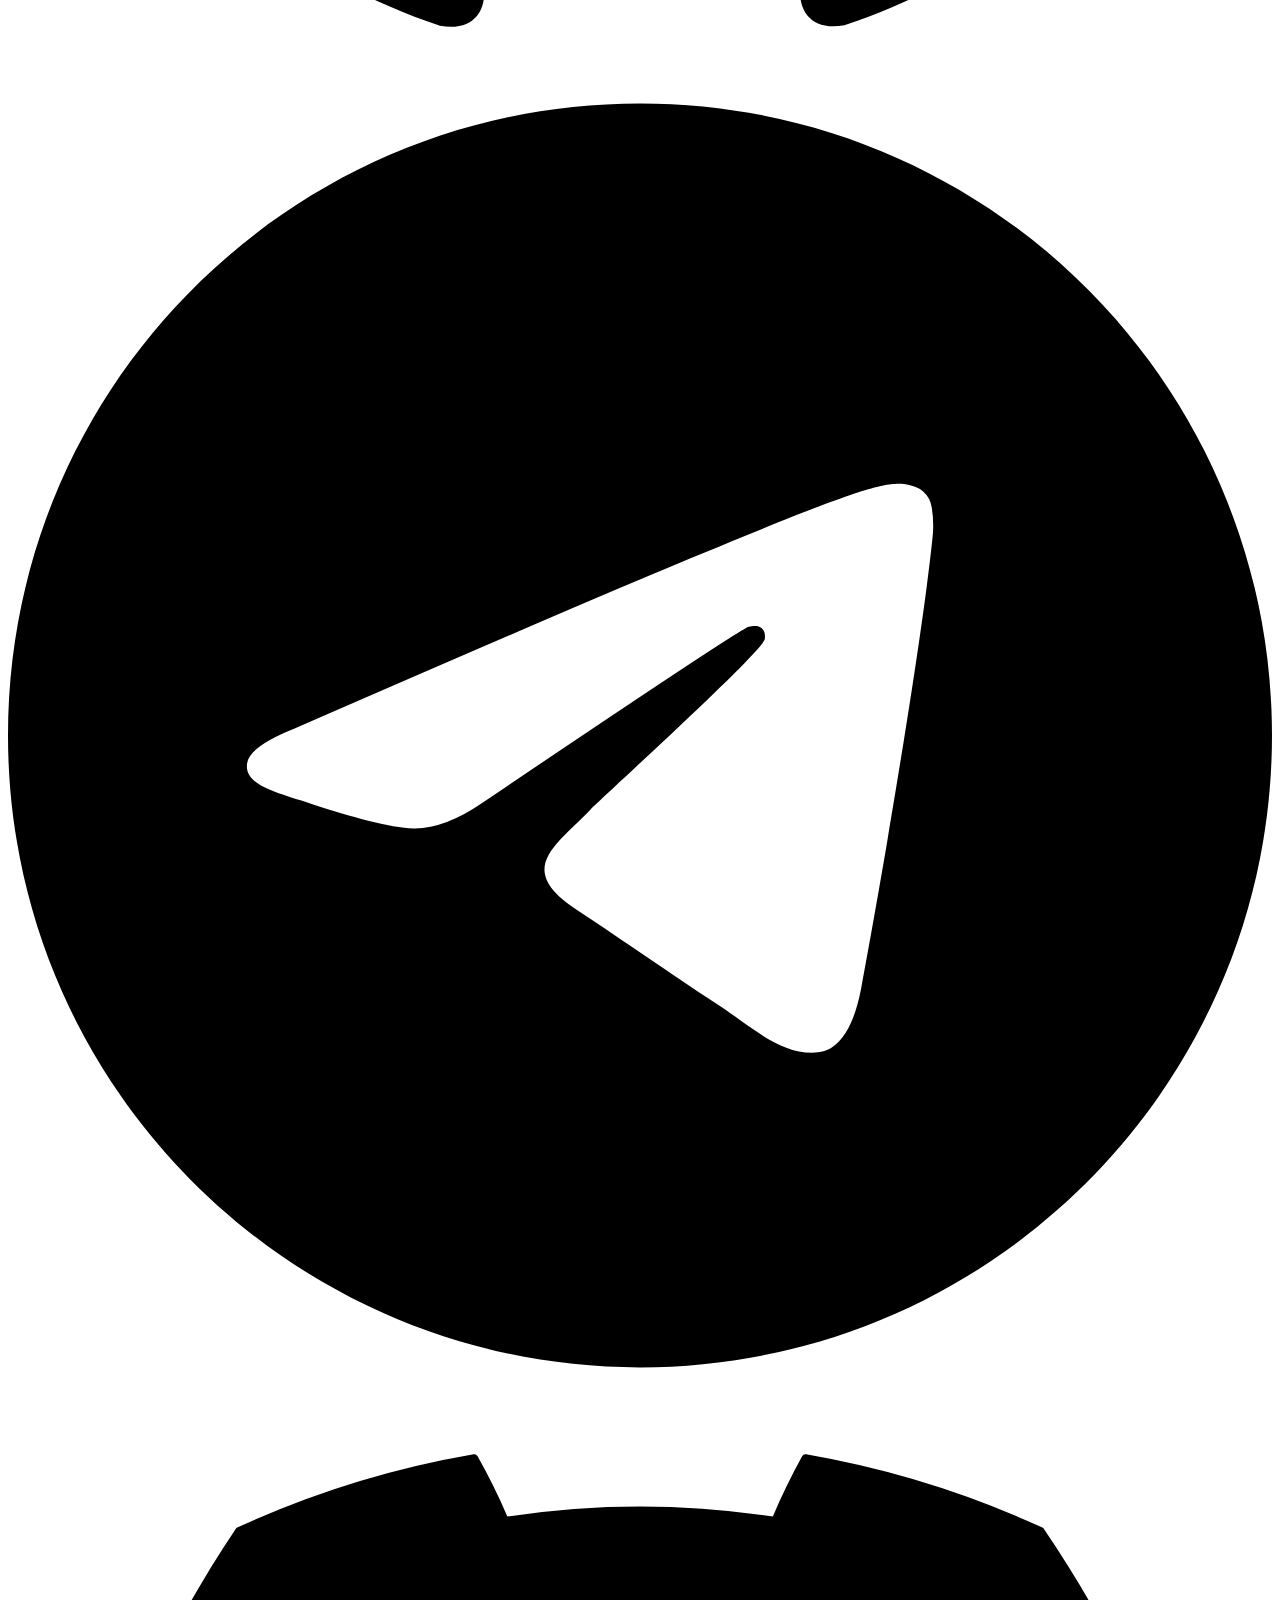
==== commit e50234d7: "final commit" ====
--- a/index.html
+++ b/index.html
@@ -3,18 +3,18 @@
     <head>
         <meta charset="UTF-8" />
         <meta name="viewport" content="width=device-width, initial-scale=1.0" />
-        <link rel="icon" href="/favicon.ico" href="image/x-icon" />
+        <link rel="icon" href="/romi-engine/favicon.ico" href="image/x-icon" />
         <link rel="preconnect" href="https://fonts.googleapis.com" />
         <link rel="preconnect" href="https://fonts.gstatic.com" crossorigin />
         <link
             href="https://fonts.googleapis.com/css2?family=Josefin+Sans:wght@100;200;300;400;500;600;700&family=Poppins:wght@300;400;500;600&display=swap"
             rel="stylesheet"
         />
-        <link rel="stylesheet" href="/styles/style.css" />
-        <link rel="stylesheet" href="/styles/header.css" />
-        <link rel="stylesheet" href="/styles/buttons.css" />
-        <link rel="stylesheet" href="/styles/footer.css" />
-        <link rel="stylesheet" href="/styles/home.css" />
+        <link rel="stylesheet" href="/romi-engine/styles/style.css" />
+        <link rel="stylesheet" href="/romi-engine/styles/header.css" />
+        <link rel="stylesheet" href="/romi-engine/styles/buttons.css" />
+        <link rel="stylesheet" href="/romi-engine/styles/footer.css" />
+        <link rel="stylesheet" href="/romi-engine/styles/home.css" />
         <title>ROMI | Decentralized Perpetual Exchange</title>
     </head>
     <body>
@@ -22,23 +22,23 @@
             <!-- HTML Structure for Header -->
             <header class="header">
                 <div class="logo">
+                    <img src="/romi-engine/assets/logo.png" alt="" />
                     <svg id="menu-icon" xmlns="http://www.w3.org/2000/svg" viewBox="0 0 448 512">
                         <!--! Font Awesome Pro 6.4.2 by @fontawesome - https://fontawesome.com License - https://fontawesome.com/license (Commercial License) Copyright 2023 Fonticons, Inc. -->
                         <path
                             d="M0 96C0 78.3 14.3 64 32 64H416c17.7 0 32 14.3 32 32s-14.3 32-32 32H32C14.3 128 0 113.7 0 96zM0 256c0-17.7 14.3-32 32-32H416c17.7 0 32 14.3 32 32s-14.3 32-32 32H32c-17.7 0-32-14.3-32-32zM448 416c0 17.7-14.3 32-32 32H32c-17.7 0-32-14.3-32-32s14.3-32 32-32H416c17.7 0 32 14.3 32 32z"
                         />
                     </svg>
-                    <img src="/assets/logo.png" alt="" />
                 </div>
                 <nav class="navigator">
-                    <a class="link" href="/">Home</a>
-                    <a class="link" href="/pages/dashboard.html">Dashboard</a>
-                    <a class="link" href="/pages/nft.html">NFT</a>
-                    <a class="link" href="/pages/earn.html">Earn</a>
-                    <a class="link" href="/pages/buy.html">Buy</a>
-                    <a class="link" href="/pages/referrals.html">Referrals</a>
-                    <a class="link" href="/pages/ecosystem.html">Ecosystem</a>
-                    <a class="link" href="/pages/about.html">About</a>
+                    <a class="link" href="/romi-engine/">Home</a>
+                    <a class="link" href="/romi-engine/pages/dashboard.html">Dashboard</a>
+                    <a class="link" href="/romi-engine/pages/nft.html">NFT</a>
+                    <a class="link" href="/romi-engine/pages/earn.html">Earn</a>
+                    <a class="link" href="/romi-engine/pages/buy.html">Buy</a>
+                    <a class="link" href="/romi-engine/pages/referrals.html">Referrals</a>
+                    <a class="link" href="/romi-engine/pages/ecosystem.html">Ecosystem</a>
+                    <a class="link" href="/romi-engine/pages/about.html">About</a>
                 </nav>
                 <div class="buttons">
                     <button class="button-filled">Trade</button>
@@ -224,7 +224,7 @@
             <!-- HTML Structure for the page footer -->
             <footer>
                 <div class="logo footer-logo">
-                    <img src="/assets/logo.png" alt="" />
+                    <img src="/romi-engine/assets/logo.png" alt="" />
                 </div>
                 <div class="socials">
                     <svg xmlns="http://www.w3.org/2000/svg" viewBox="0 0 512 512">
@@ -256,6 +256,6 @@
                 </div>
             </footer>
         </div>
-        <script src="/scripts/script.js"></script>
+        <script src="/romi-engine/scripts/script.js"></script>
     </body>
 </html>
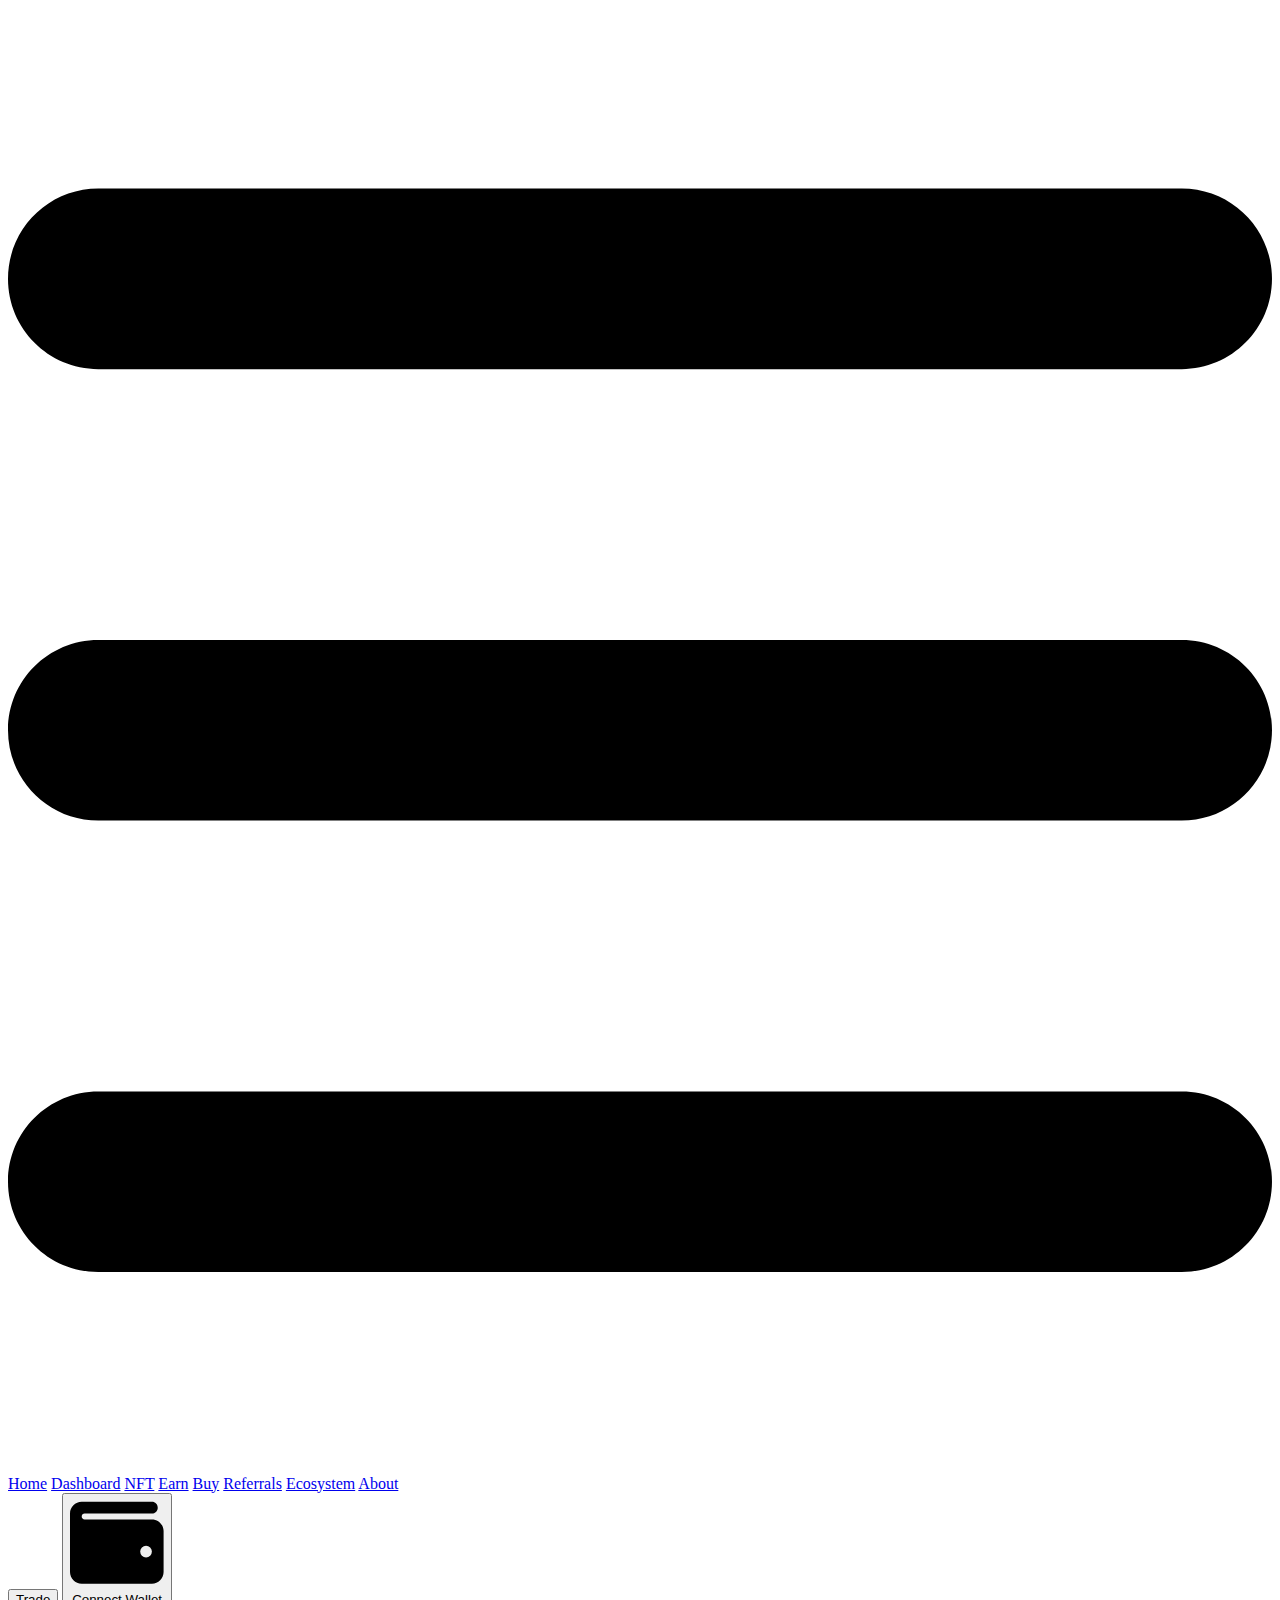
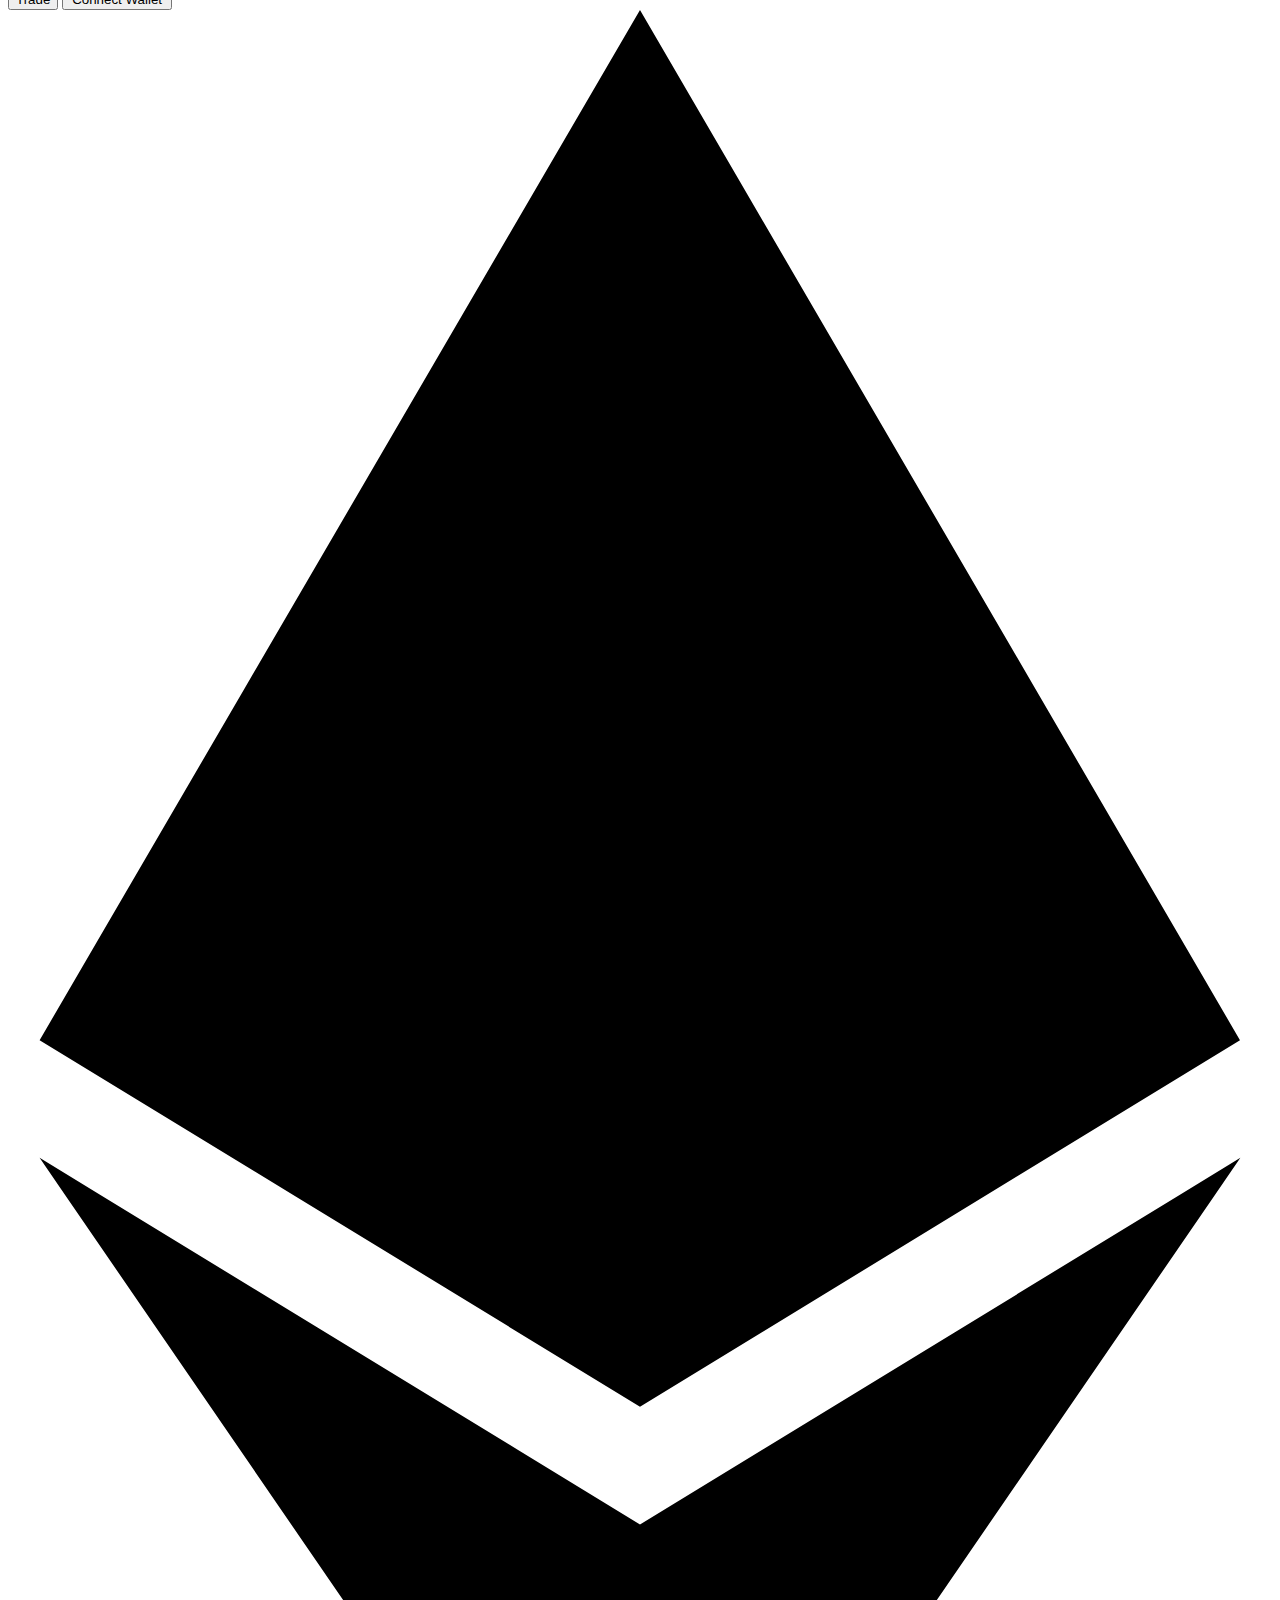
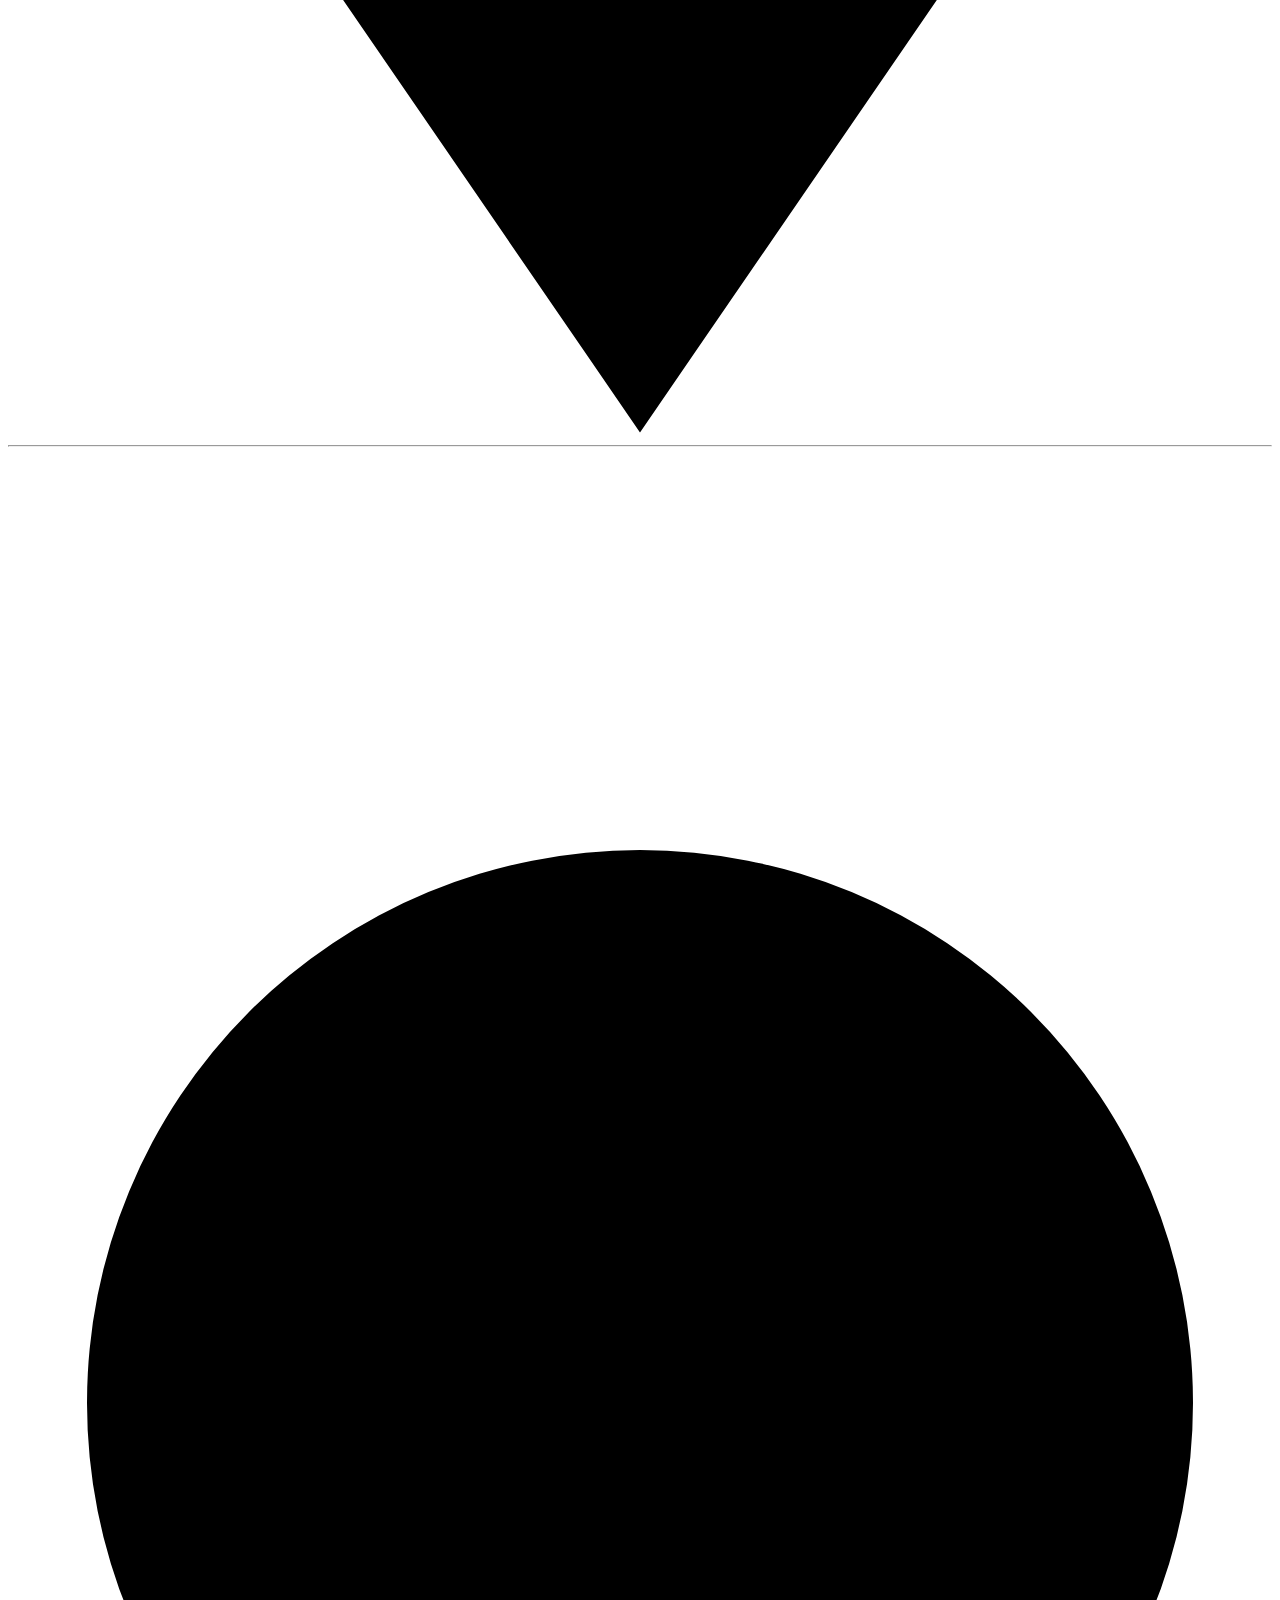
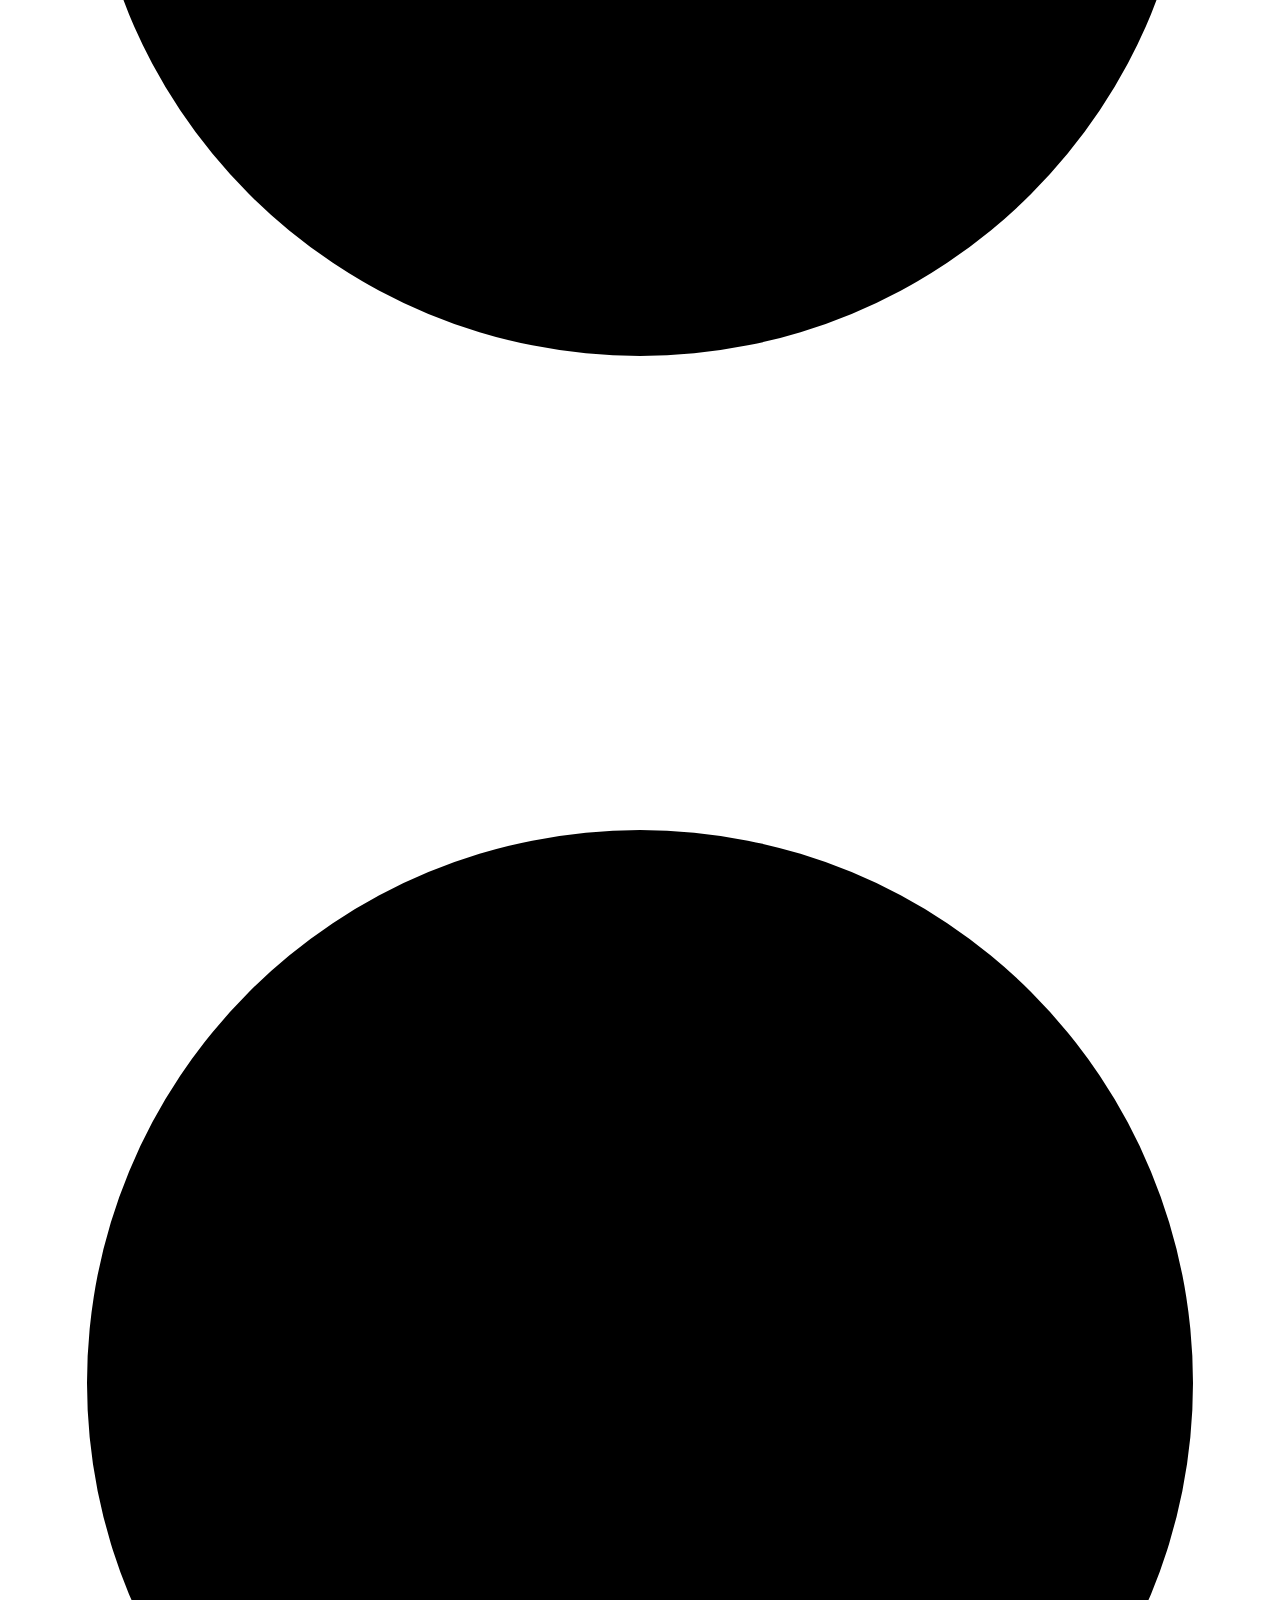
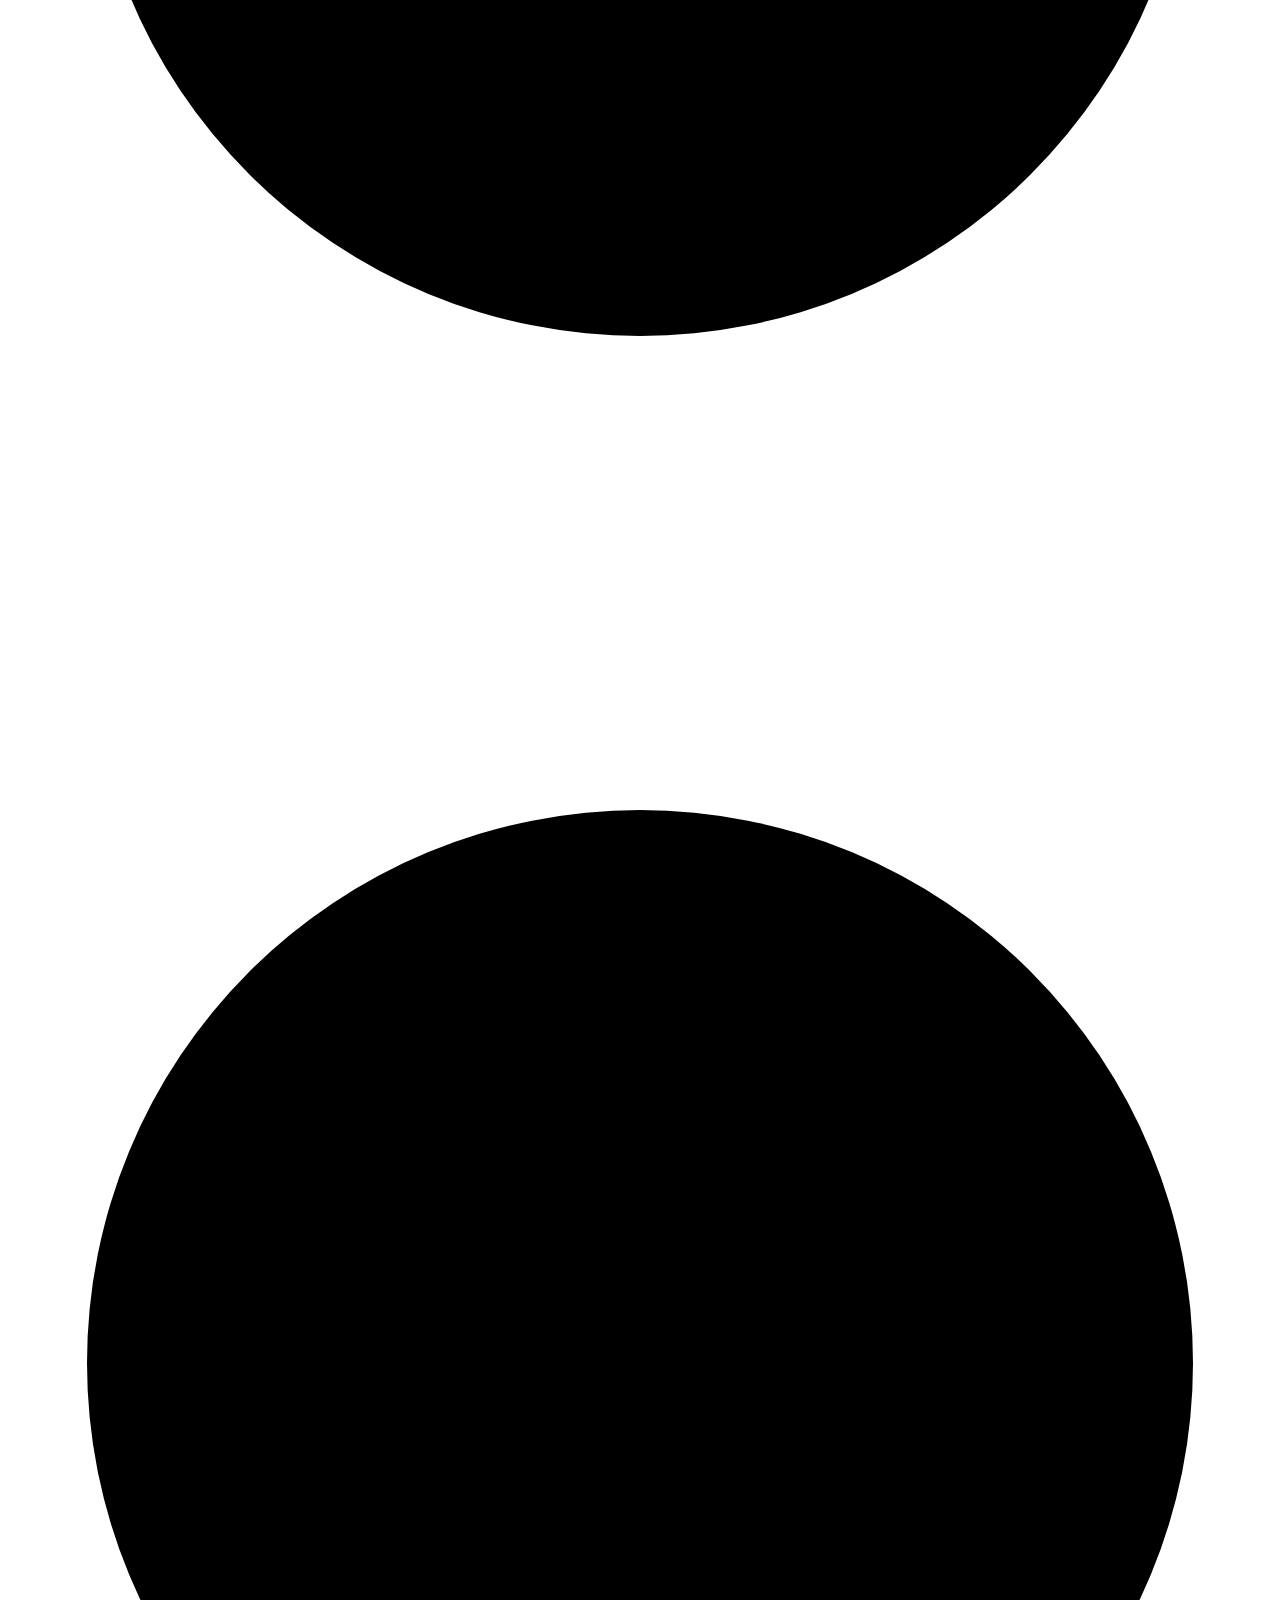
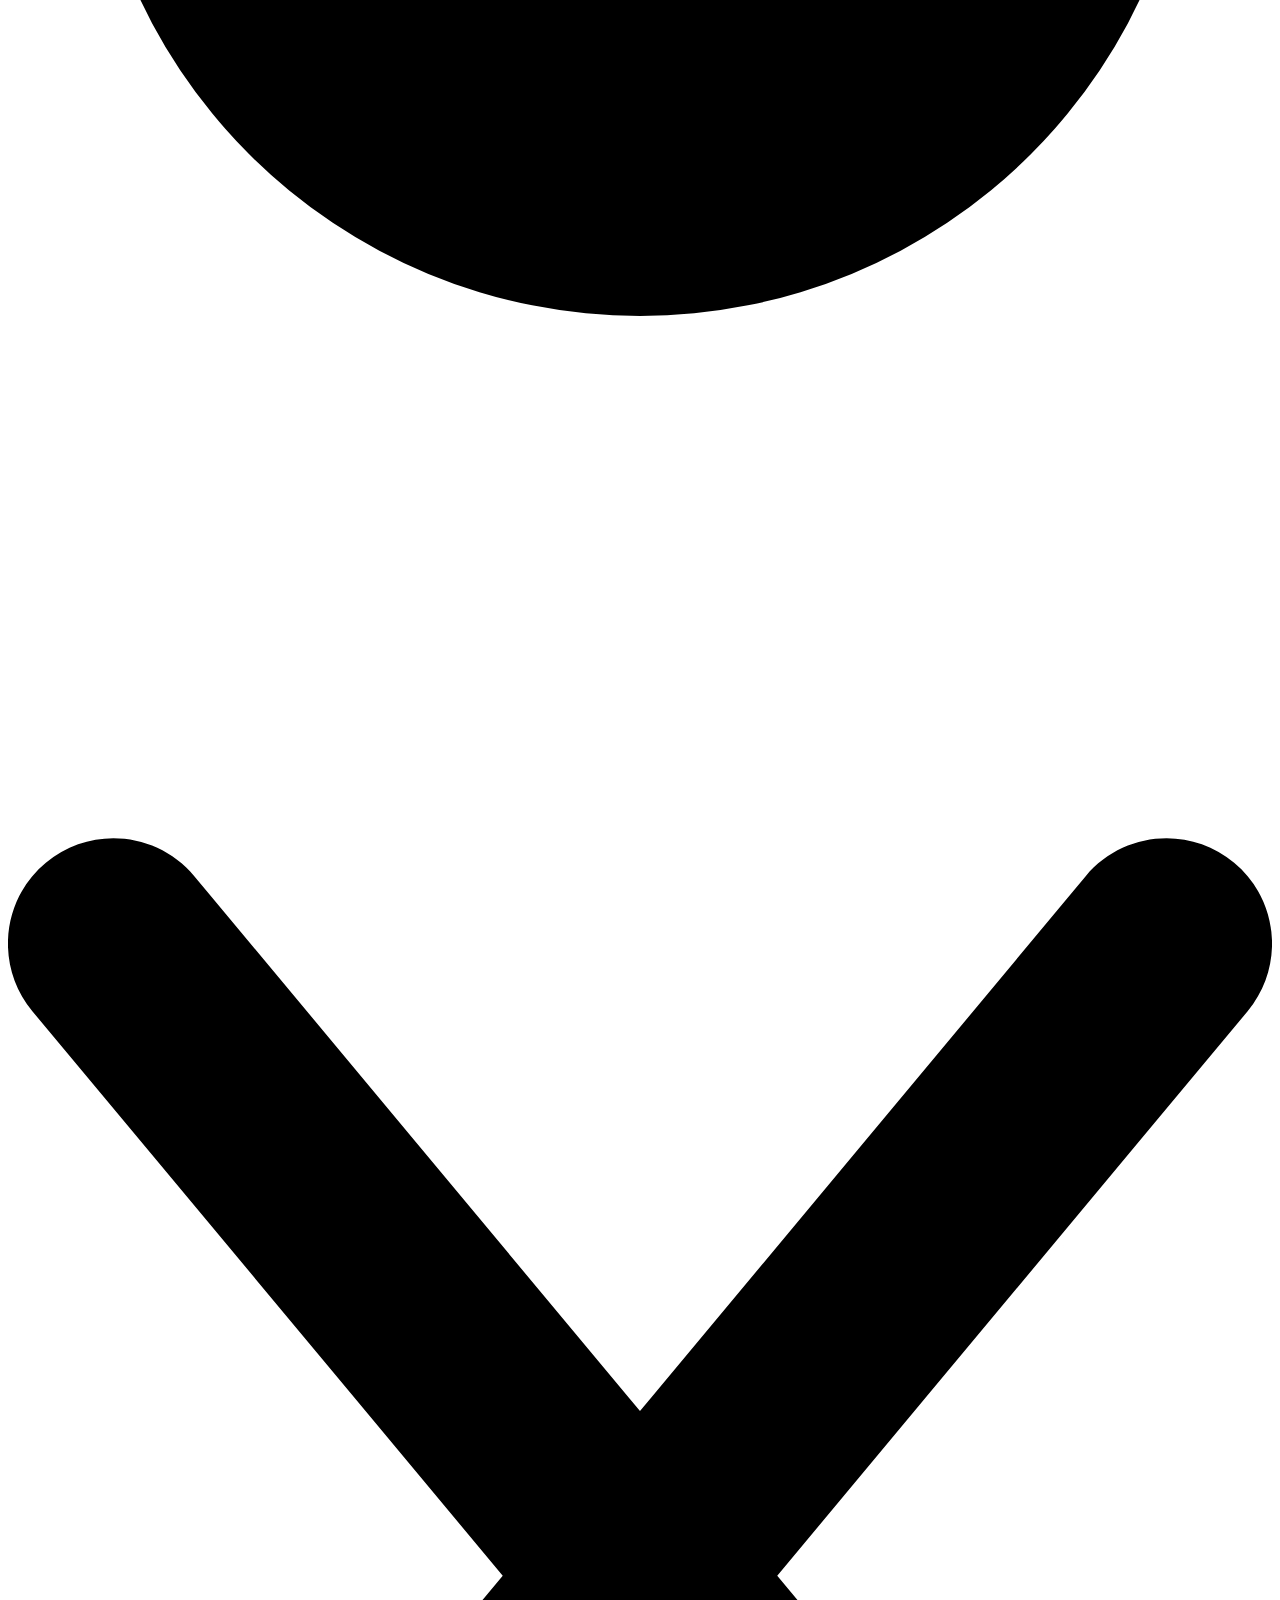
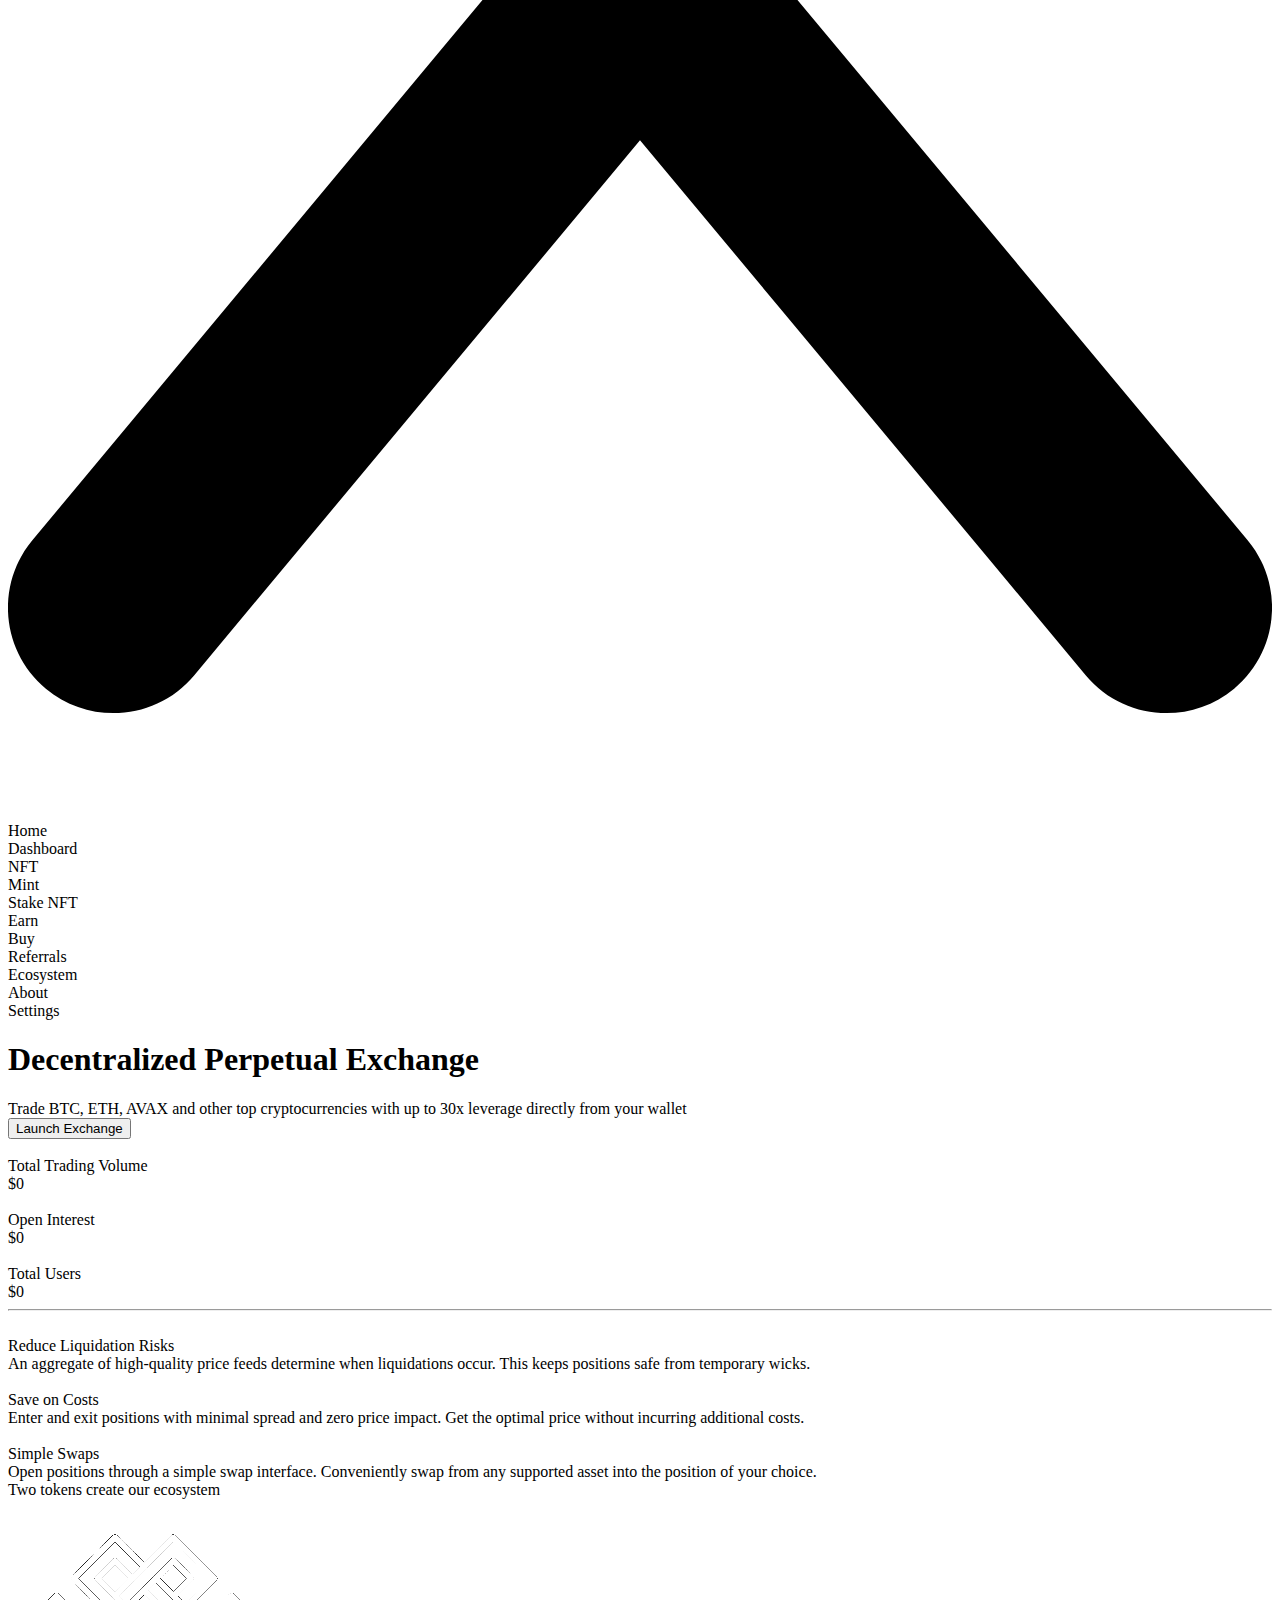
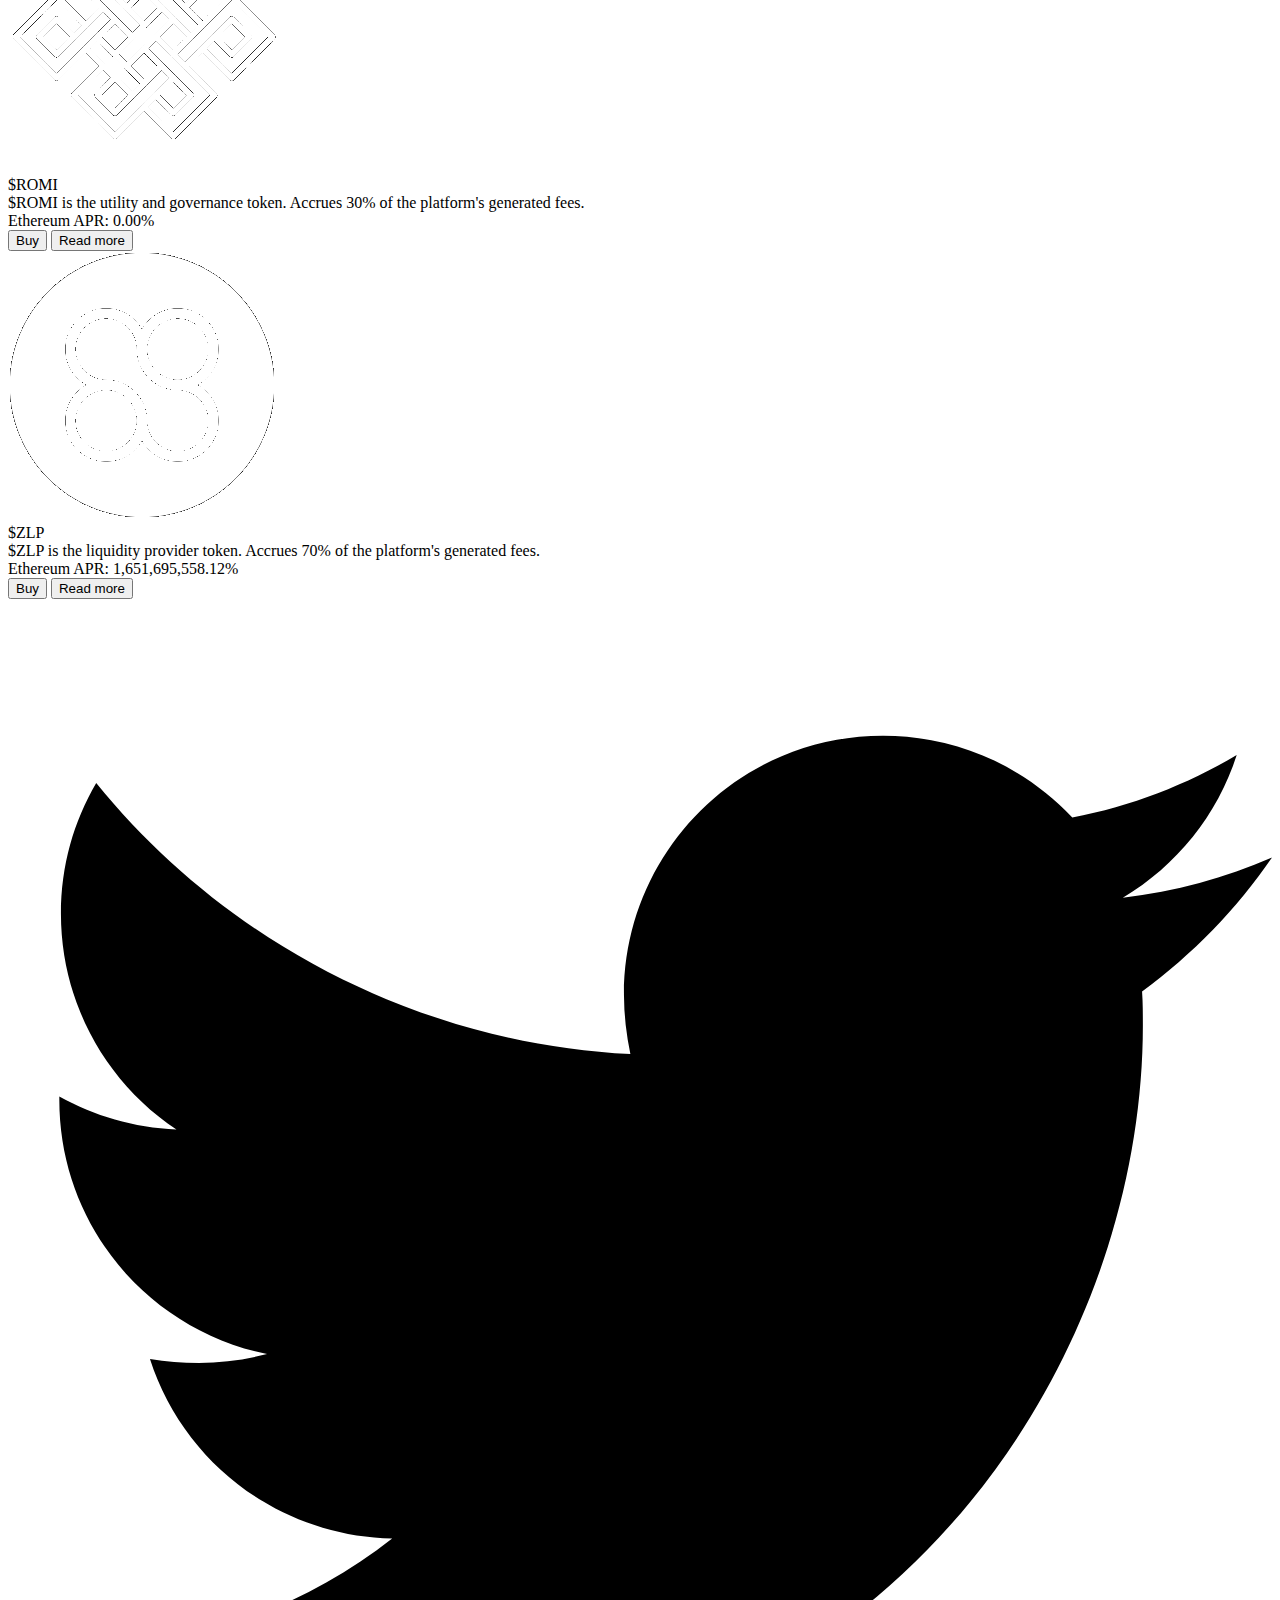
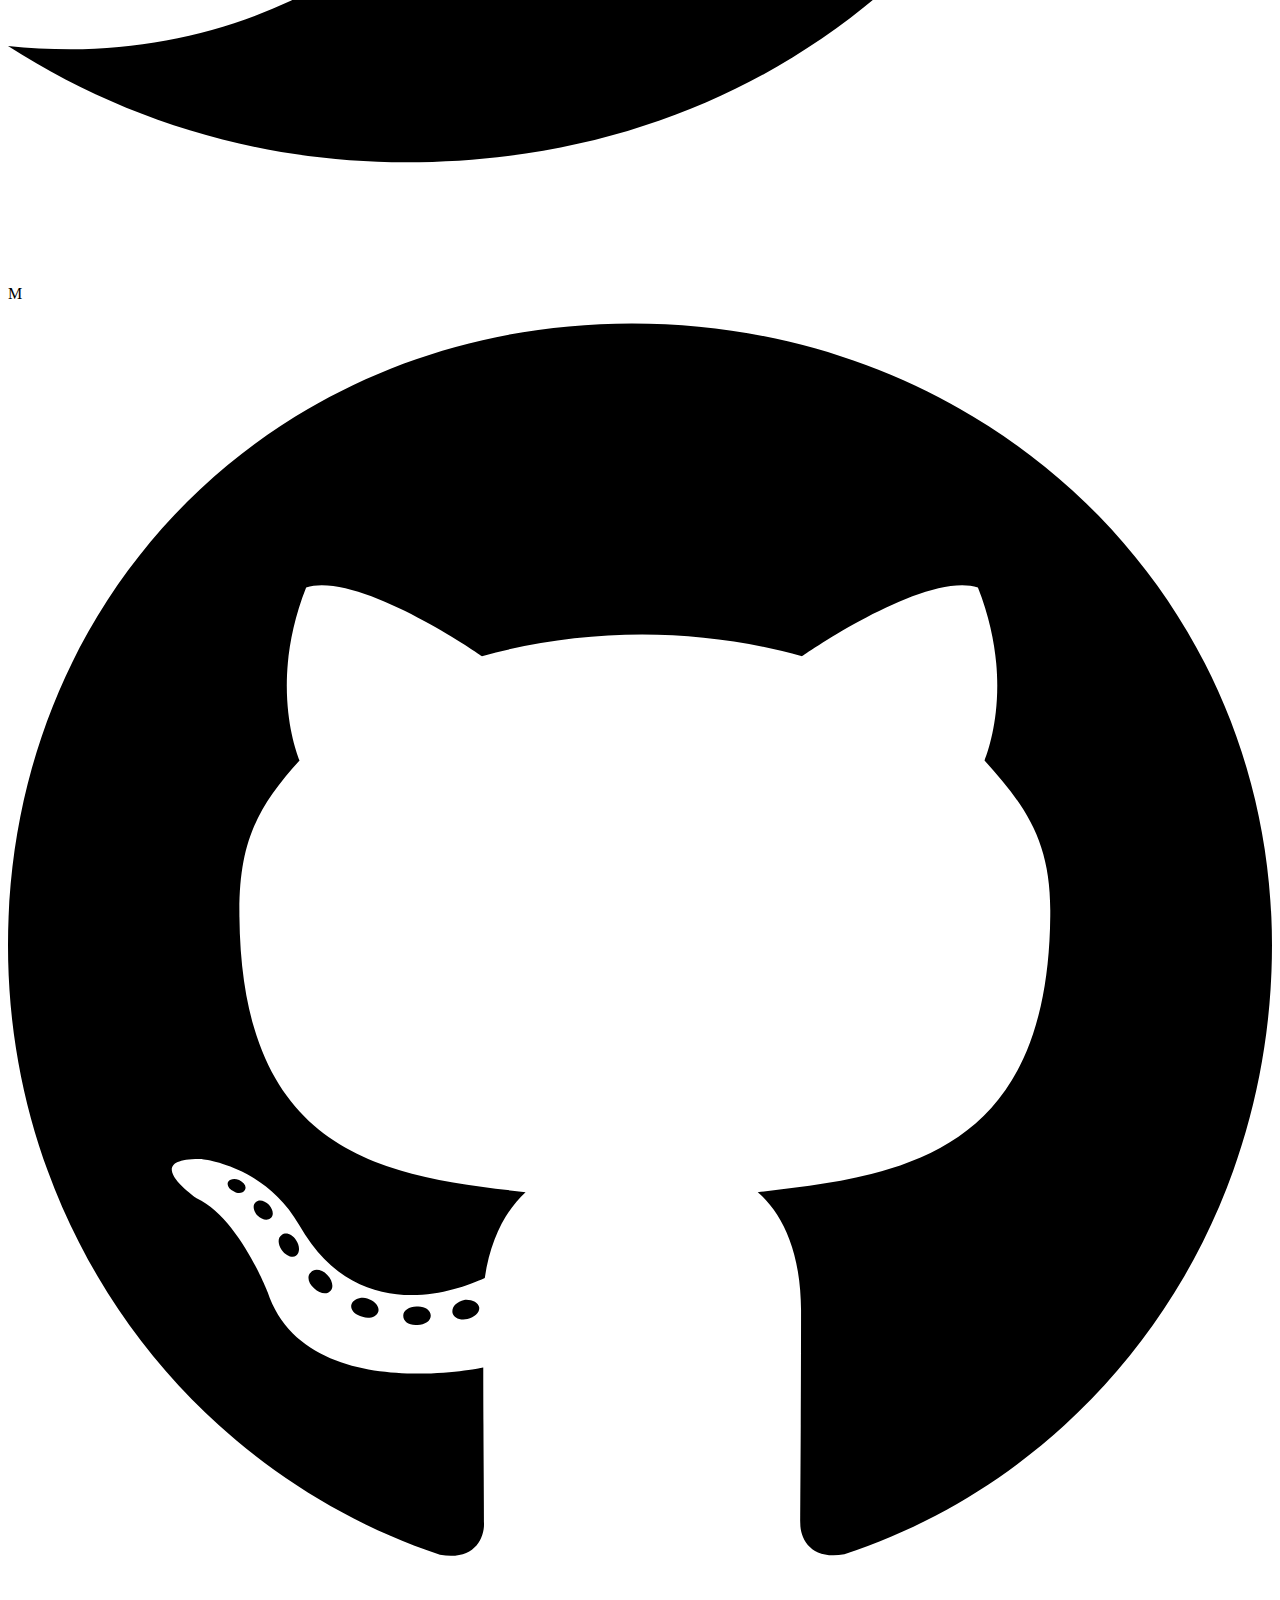
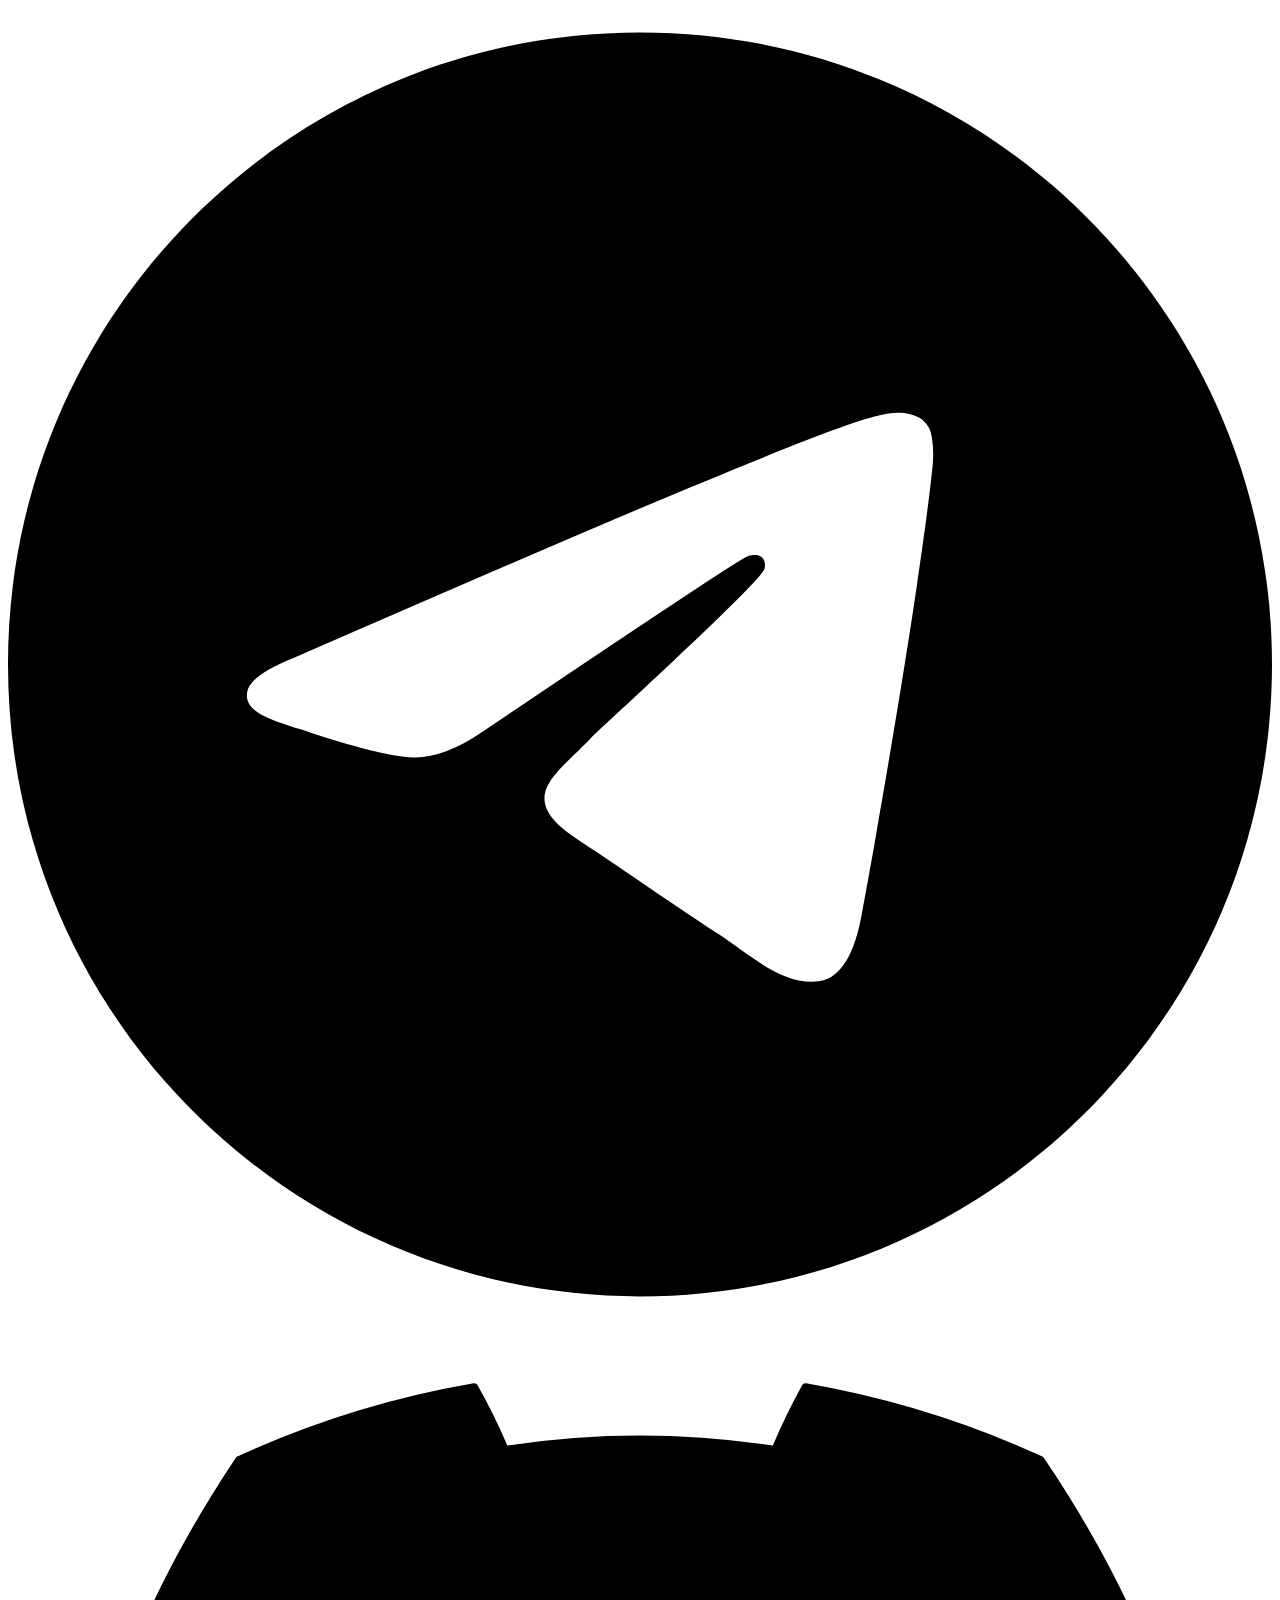
==== commit 38da800e: "final commit" ====
--- a/index.html
+++ b/index.html
@@ -22,13 +22,13 @@
             <!-- HTML Structure for Header -->
             <header class="header">
                 <div class="logo">
-                    <img src="/romi-engine/assets/logo.png" alt="" />
                     <svg id="menu-icon" xmlns="http://www.w3.org/2000/svg" viewBox="0 0 448 512">
                         <!--! Font Awesome Pro 6.4.2 by @fontawesome - https://fontawesome.com License - https://fontawesome.com/license (Commercial License) Copyright 2023 Fonticons, Inc. -->
                         <path
                             d="M0 96C0 78.3 14.3 64 32 64H416c17.7 0 32 14.3 32 32s-14.3 32-32 32H32C14.3 128 0 113.7 0 96zM0 256c0-17.7 14.3-32 32-32H416c17.7 0 32 14.3 32 32s-14.3 32-32 32H32c-17.7 0-32-14.3-32-32zM448 416c0 17.7-14.3 32-32 32H32c-17.7 0-32-14.3-32-32s14.3-32 32-32H416c17.7 0 32 14.3 32 32z"
                         />
                     </svg>
+                    <img src="/romi-engine/assets/logo.png" alt="" />
                 </div>
                 <nav class="navigator">
                     <a class="link" href="/romi-engine/">Home</a>
@@ -74,7 +74,7 @@
 
             <div class="drawer">
                 <div class="drawer-header">
-                    <img src="/assets/logo.png" alt="" />
+                    <img src="/romi-engine/assets/logo.png" alt="" />
                     <svg id="drawer-cross" xmlns="http://www.w3.org/2000/svg" viewBox="0 0 384 512">
                         <path
                             d="M376.6 84.5c11.3-13.6 9.5-33.8-4.1-45.1s-33.8-9.5-45.1 4.1L192 206 56.6 43.5C45.3 29.9 25.1 28.1 11.5 39.4S-3.9 70.9 7.4 84.5L150.3 256 7.4 427.5c-11.3 13.6-9.5 33.8 4.1 45.1s33.8 9.5 45.1-4.1L192 306 327.4 468.5c11.3 13.6 31.5 15.4 45.1 4.1s15.4-31.5 4.1-45.1L233.7 256 376.6 84.5z"
